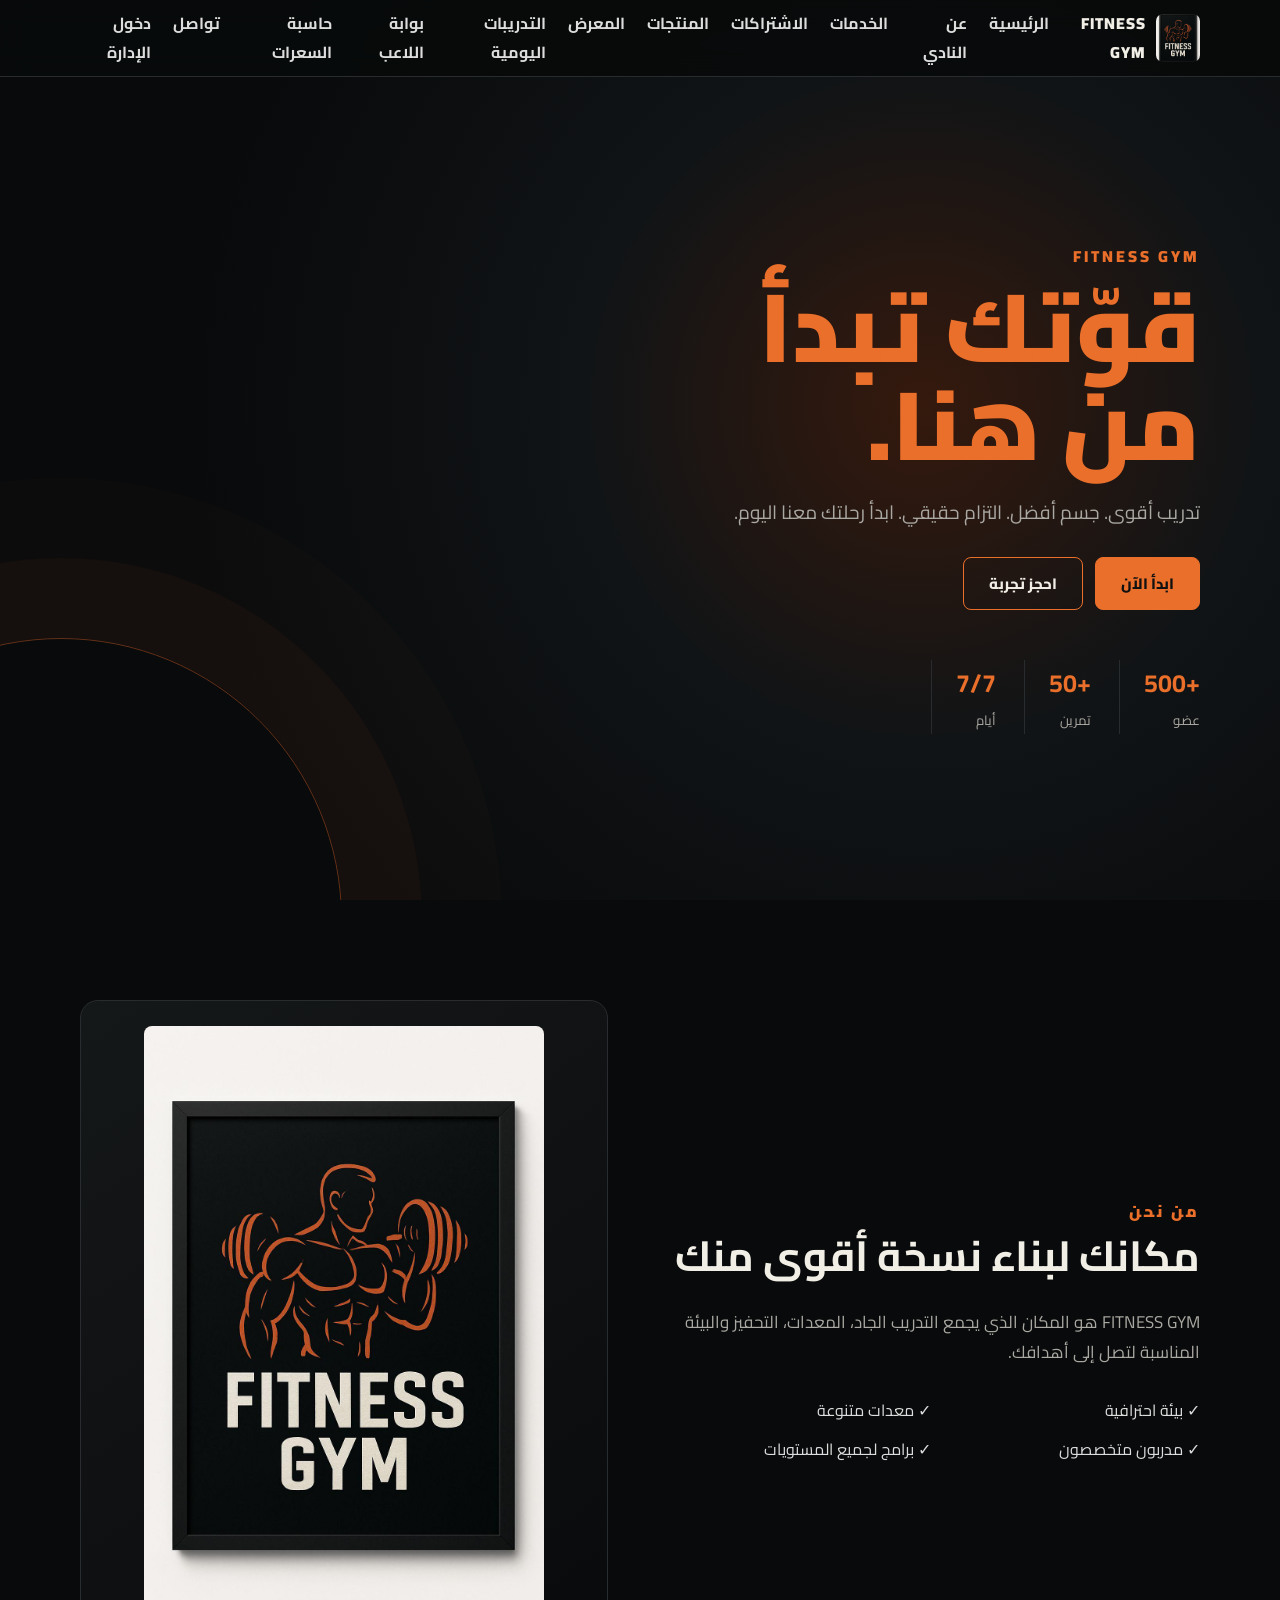
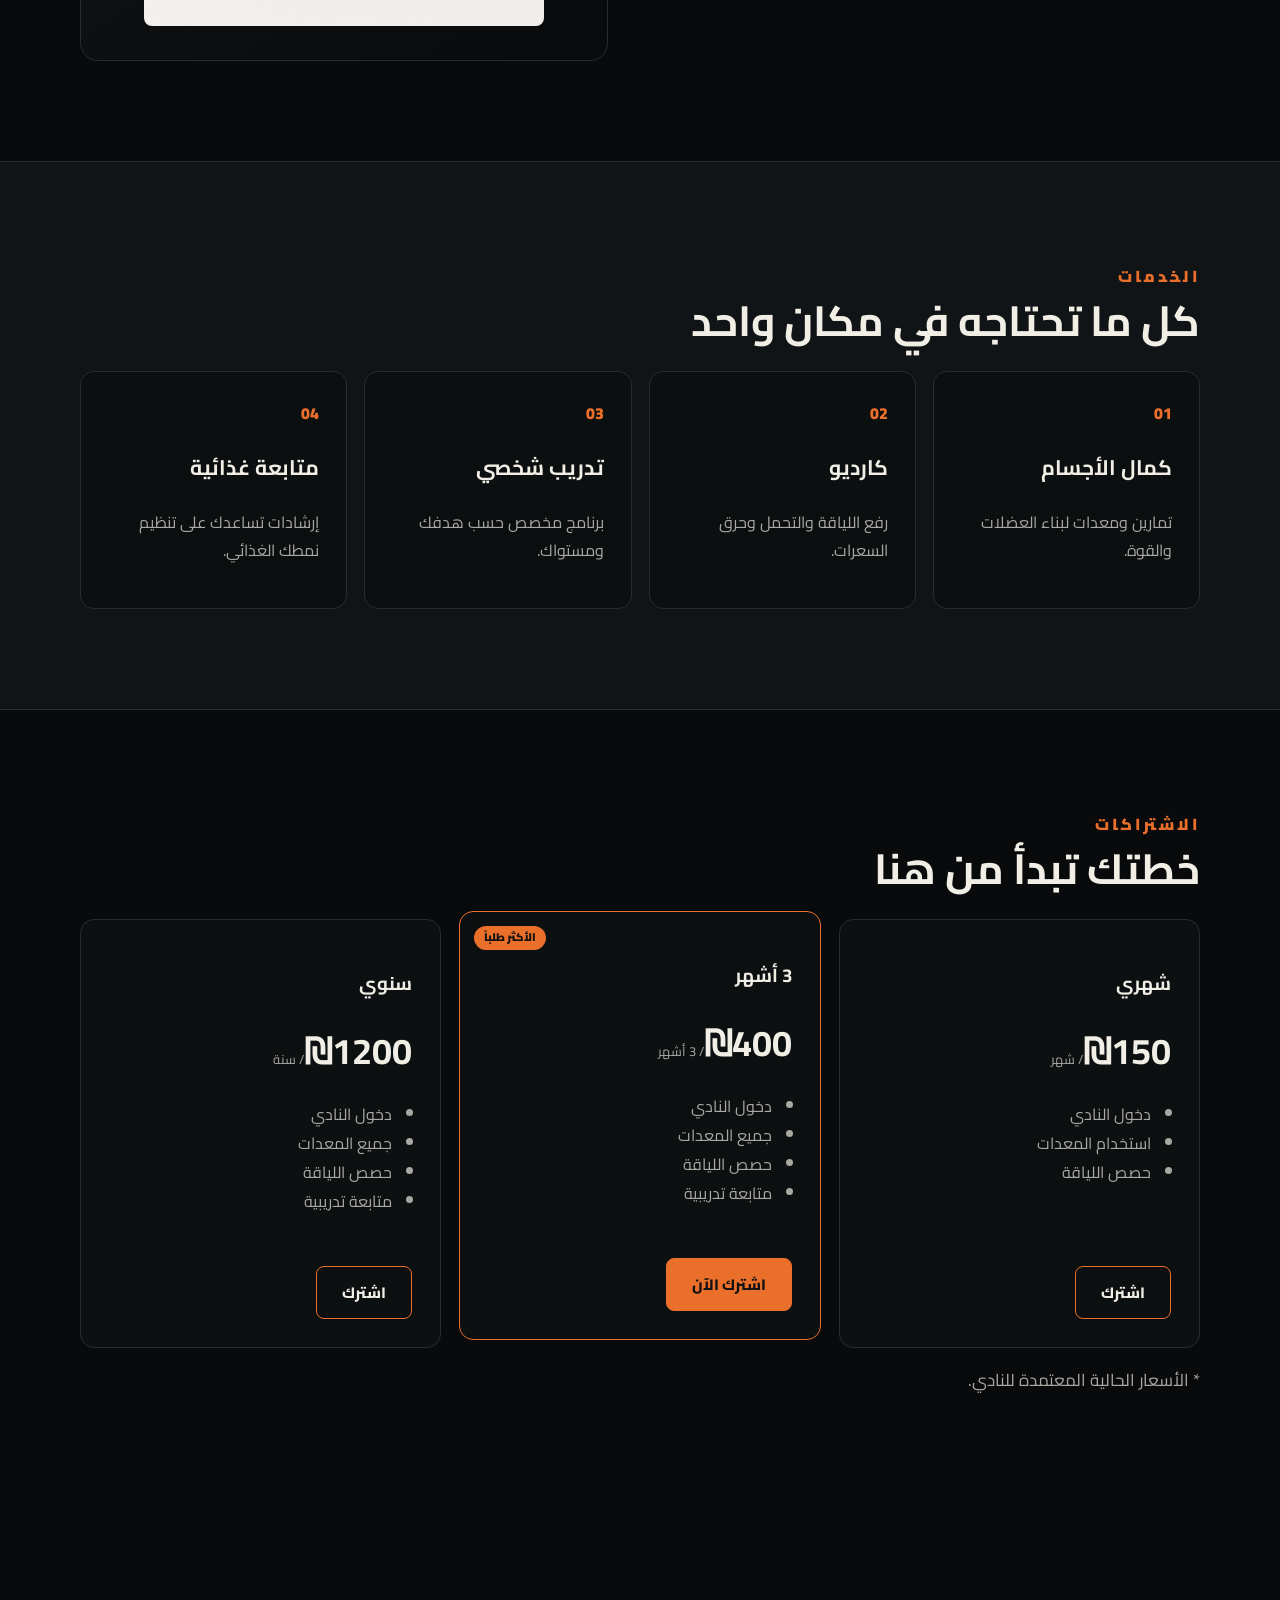
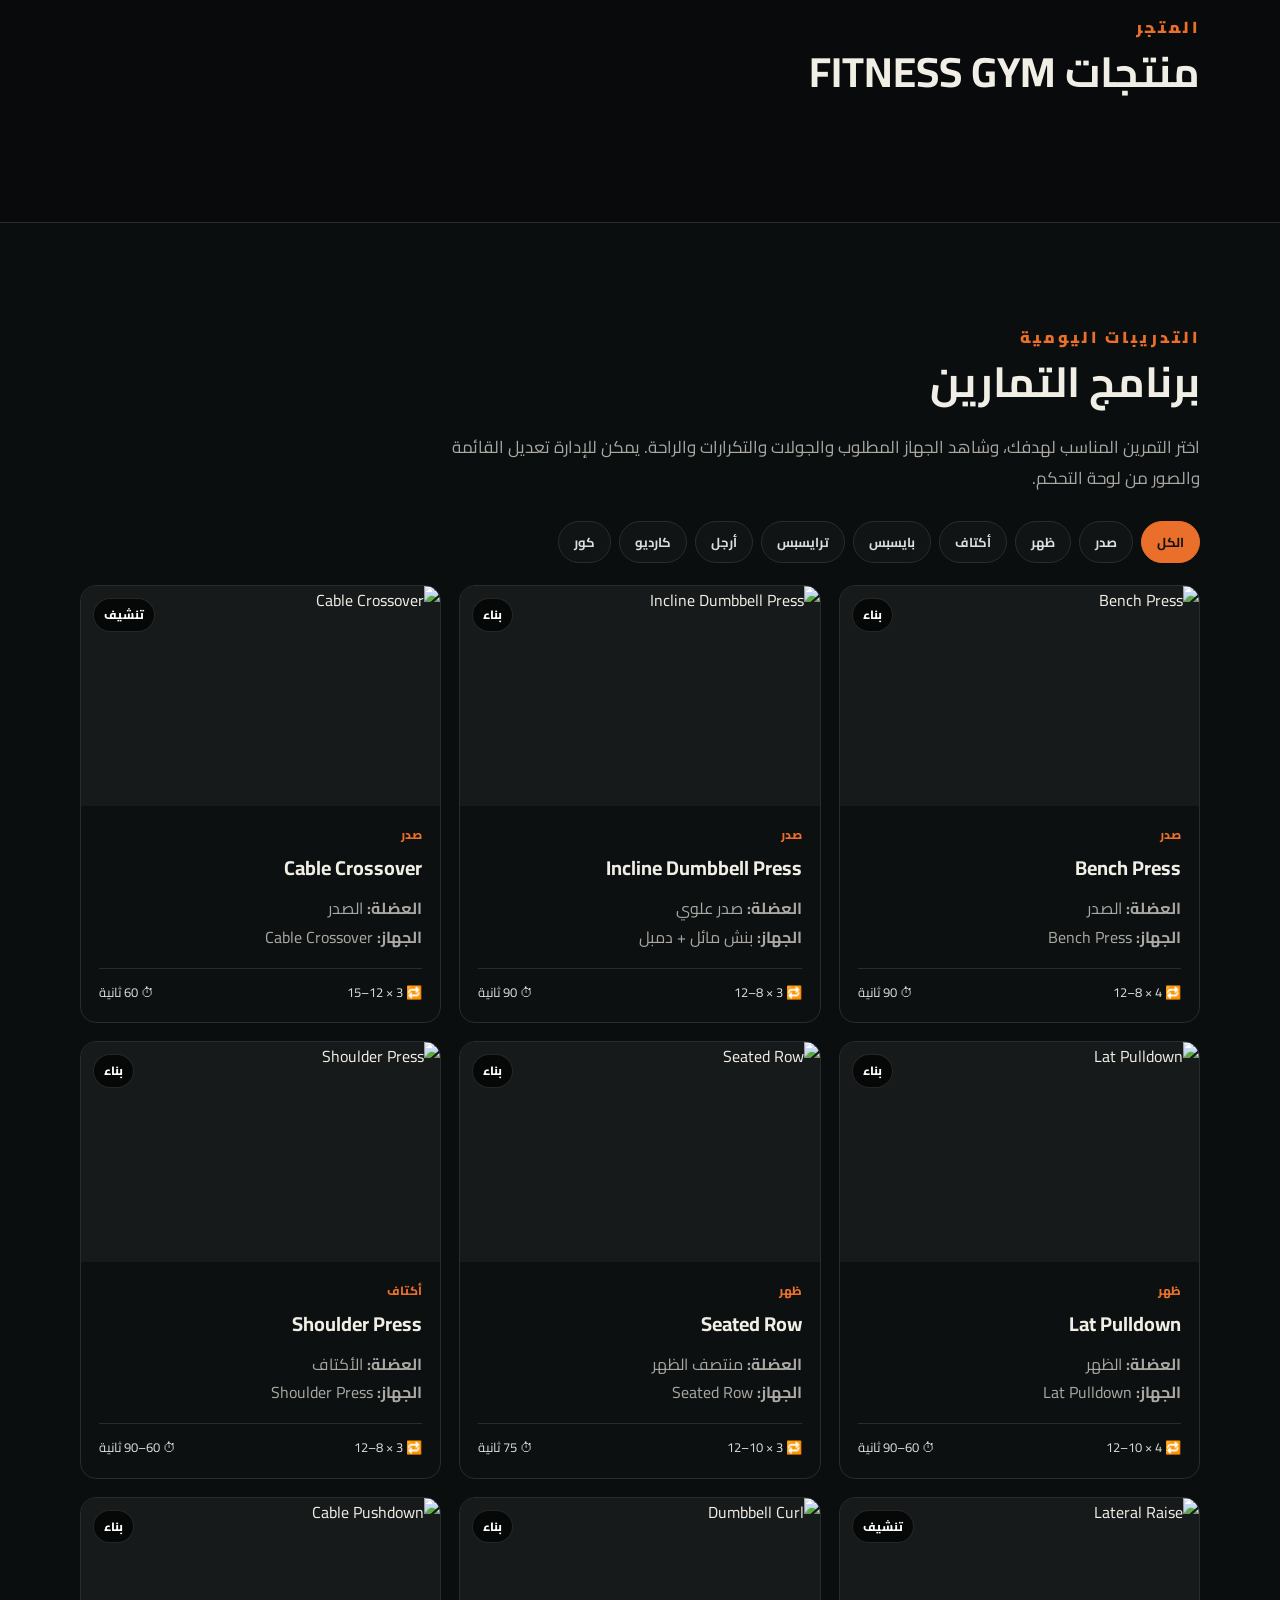
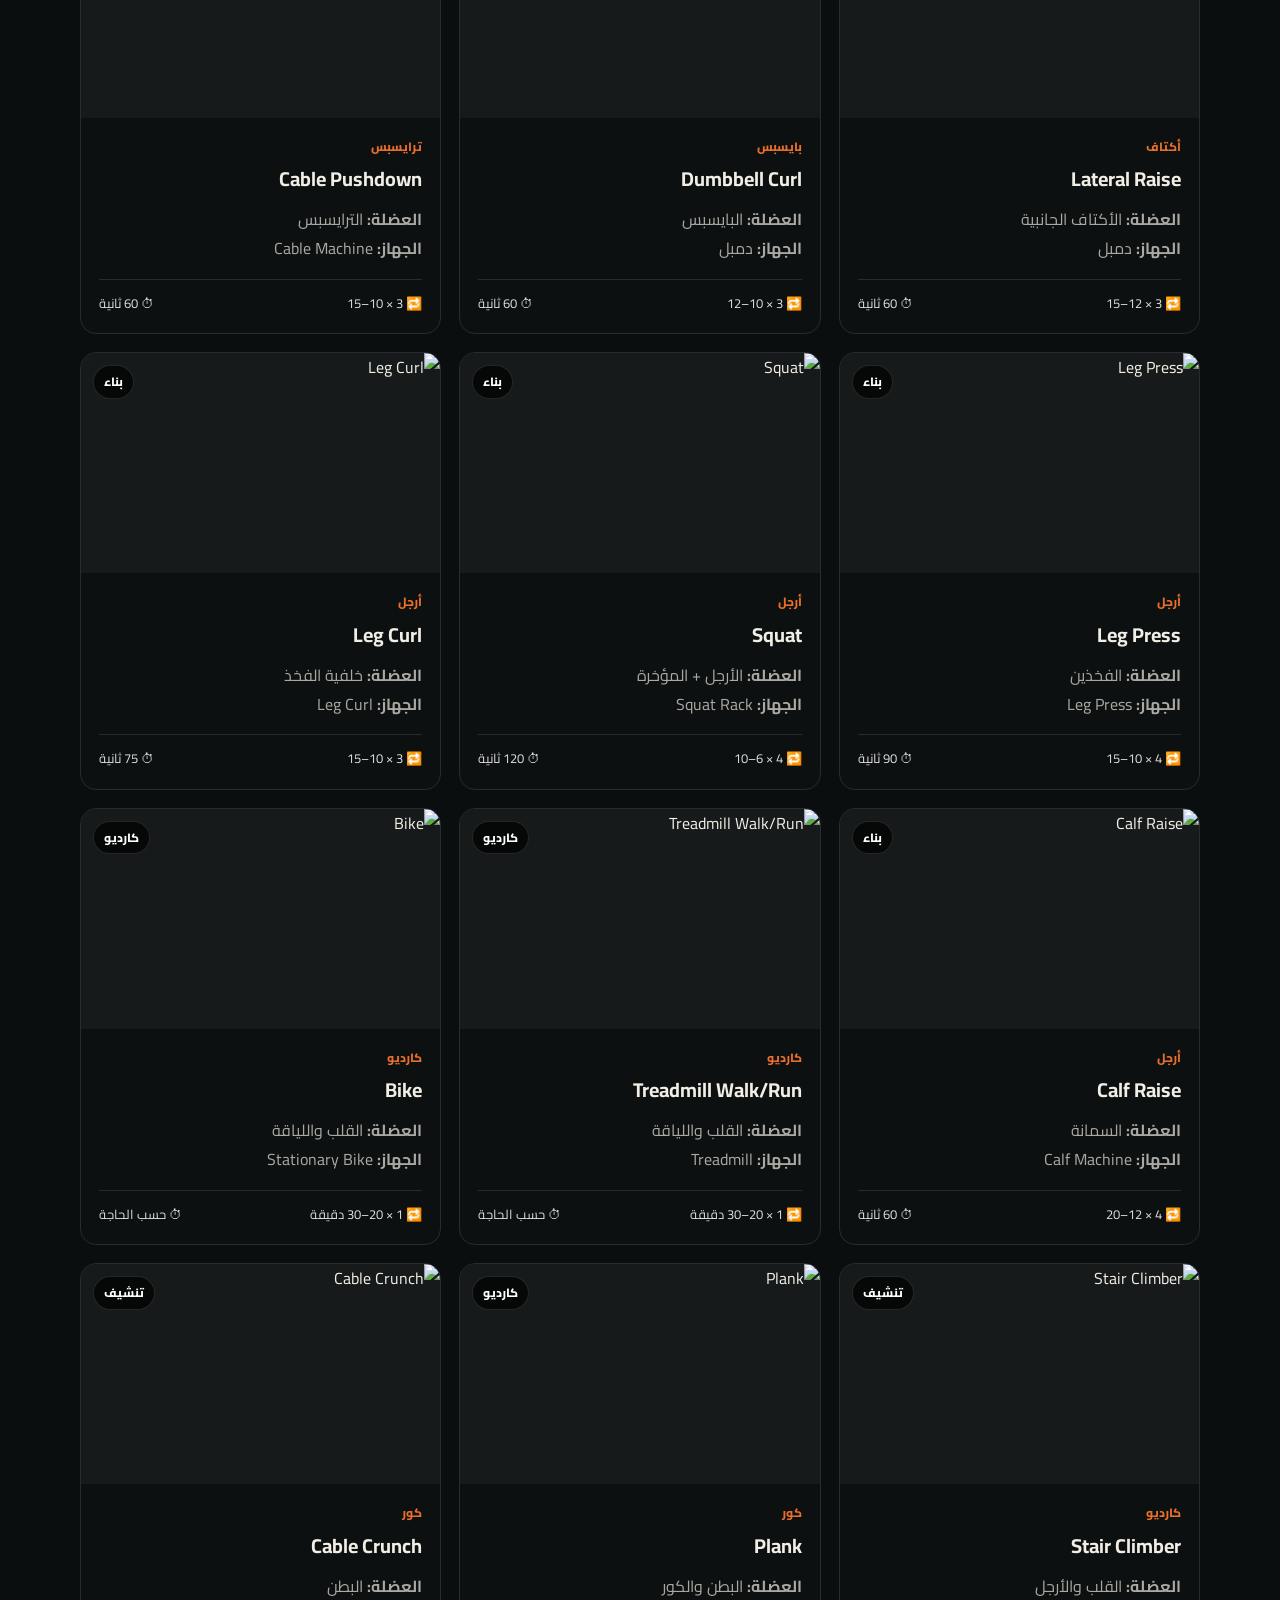
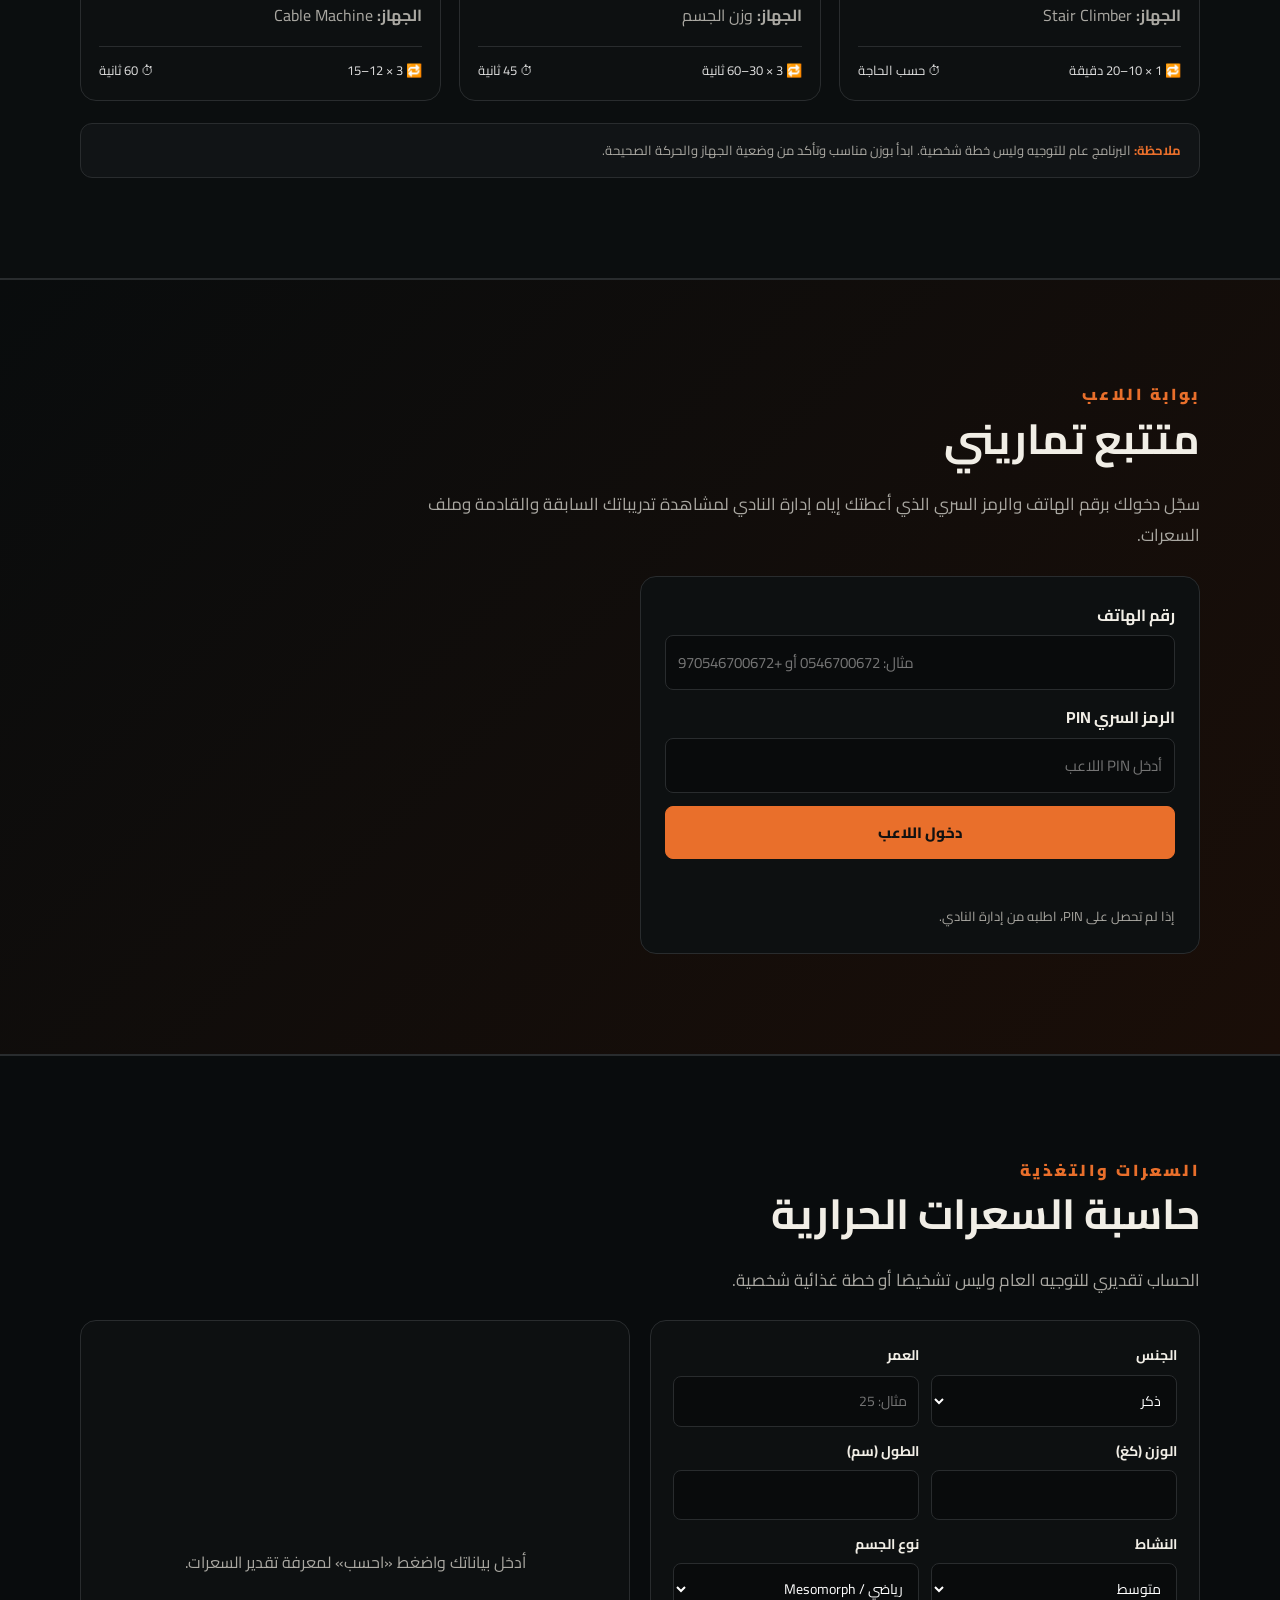
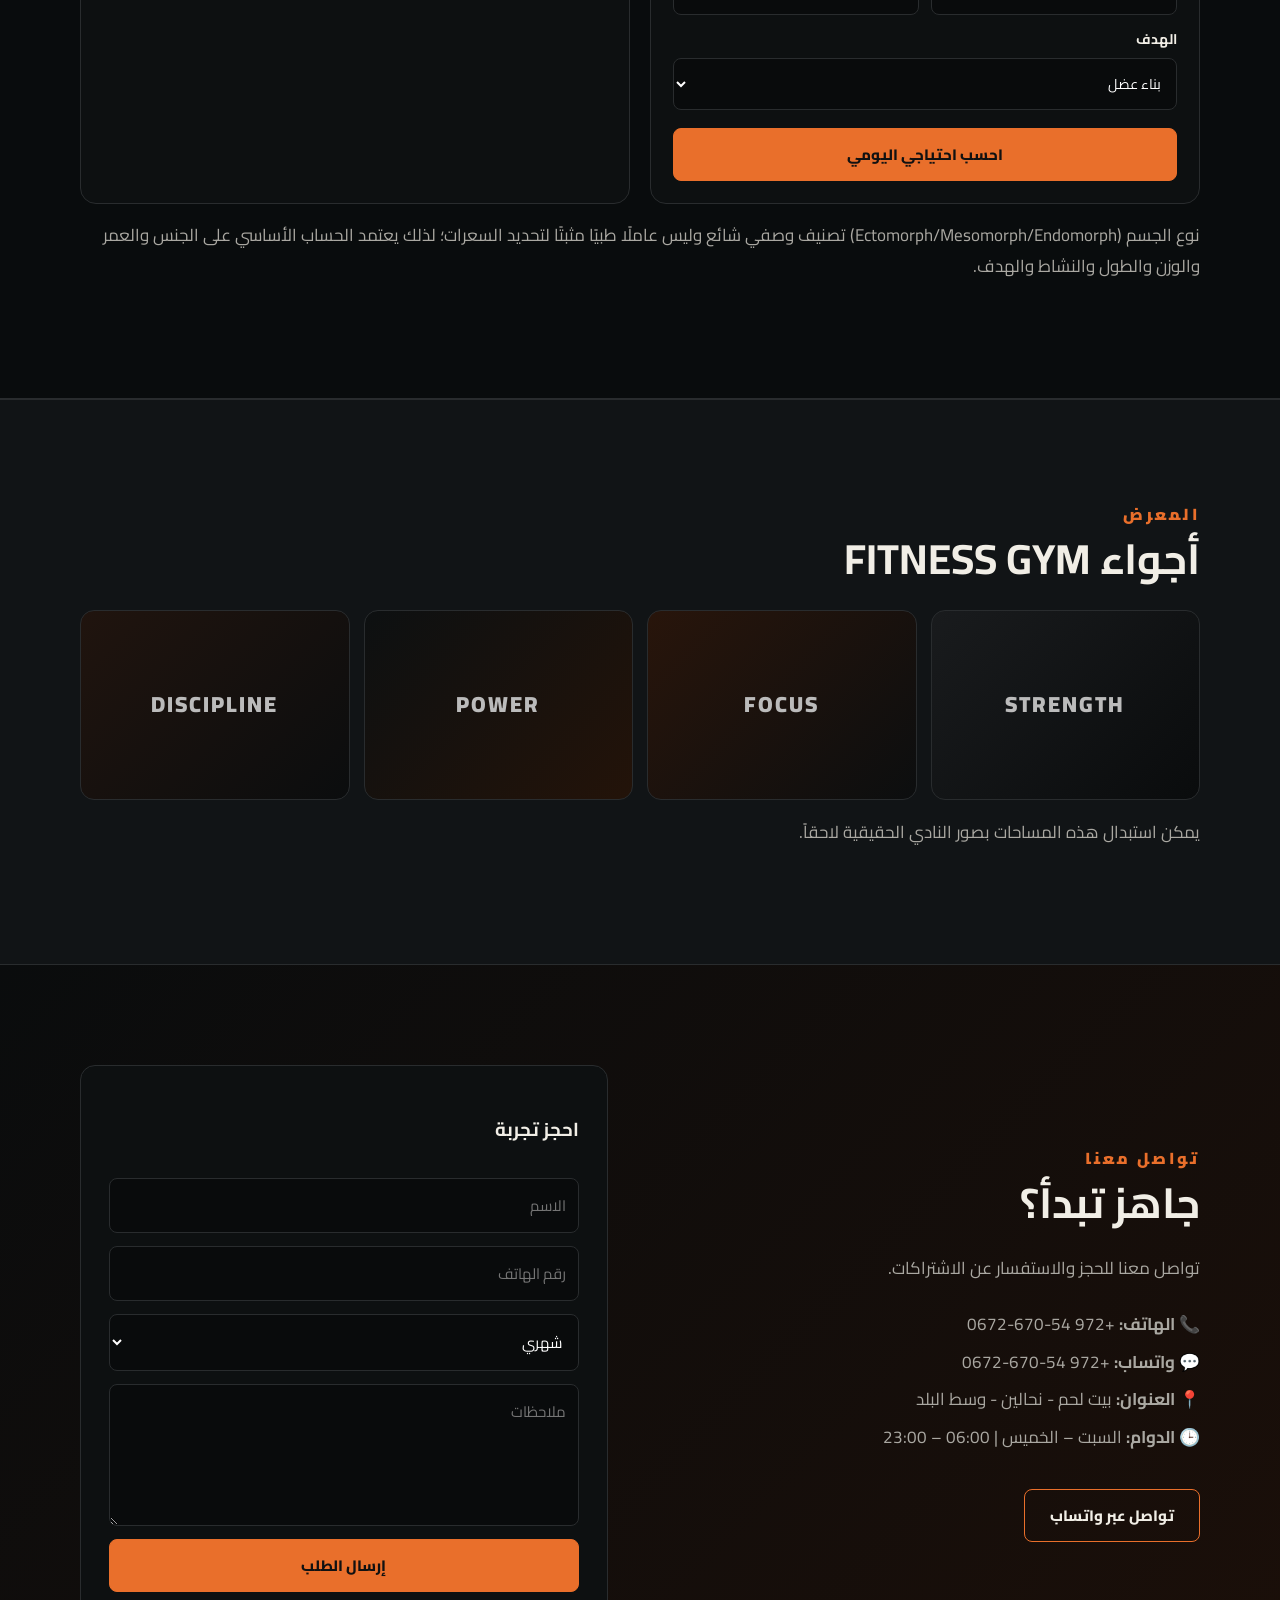
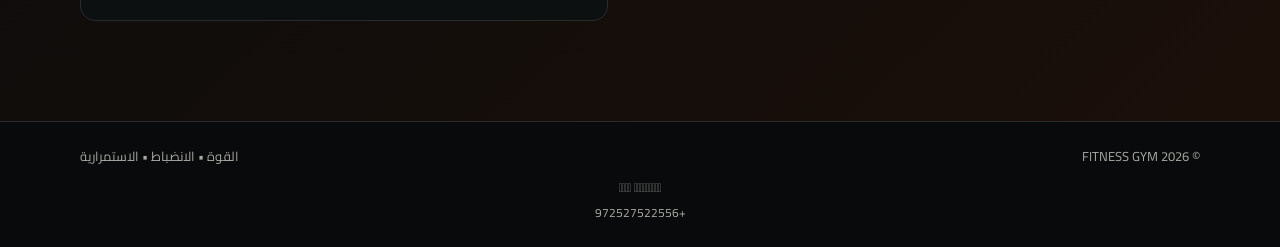
==== index.html @ 5350248a "Update footer with contact details Added contact information and formatted footer." ====
<!doctype html>
<html lang="ar" dir="rtl">
<head>
<meta charset="utf-8"><meta name="viewport" content="width=device-width,initial-scale=1">
<title>FITNESS GYM | ناديك يبدأ من هنا</title>
<link rel="stylesheet" href="style.css">
</head>
<body>
<header><div class="wrap nav">
<a class="brand" href="#home"><img src="logo.jpeg"><span id="brandText">FITNESS GYM</span></a>
<button class="menu">☰</button>
<nav><a href="#home">الرئيسية</a><a href="#about">عن النادي</a><a href="#services">الخدمات</a><a href="#plans">الاشتراكات</a><a href="#products">المنتجات</a><a href="#gallery">المعرض</a><a href="#daily-workouts">التدريبات اليومية</a><a href="#player-portal">بوابة اللاعب</a><a href="#calories">حاسبة السعرات</a><a href="#contact">تواصل</a><a href="admin-login.html">دخول الإدارة</a></nav>
</div></header>

<section id="home" class="hero"><div class="wrap hero-content">
<div class="tag" id="heroTag">FITNESS GYM</div><h1><span id="heroTitle">قوّتك تبدأ</span><br><span id="heroAccent">من هنا.</span></h1>
<p id="heroText">تدريب أقوى. جسم أفضل. التزام حقيقي. ابدأ رحلتك معنا اليوم.</p>
<div class="actions"><a class="btn orange" href="#plans">ابدأ الآن</a><a class="btn outline" href="#contact">احجز تجربة</a></div>
<div class="hero-stats" id="heroStats"></div>
</div></section>

<section id="about" class="section"><div class="wrap grid">
<div><div class="tag" id="aboutTag">من نحن</div><h2 id="aboutTitle">مكانك لبناء نسخة أقوى منك</h2><p id="aboutText">FITNESS GYM هو المكان الذي يجمع التدريب الجاد، المعدات، التحفيز والبيئة المناسبة لتصل إلى أهدافك.</p>
<div class="features" id="features"></div></div>
<div class="logo-box"><img src="logo.jpeg"></div>
</div></section>

<section id="services" class="section dark"><div class="wrap"><div class="tag">الخدمات</div><h2>كل ما تحتاجه في مكان واحد</h2>
<div class="cards" id="servicesList"></div></div></section>

<section id="plans" class="section"><div class="wrap"><div class="tag">الاشتراكات</div><h2>خطتك تبدأ من هنا</h2>
<div class="plans" id="plansList"></div><p class="note">* الأسعار الحالية المعتمدة للنادي.</p></div></section>

<section id="products" class="section"><div class="wrap"><div class="tag">المتجر</div><h2>منتجات FITNESS GYM</h2><div class="cards" id="productsList"></div></div></section>

<section id="daily-workouts" class="section daily-workouts"><div class="wrap">
<div class="tag">التدريبات اليومية</div><h2>برنامج التمارين</h2>
<p class="workout-intro">اختر التمرين المناسب لهدفك، وشاهد الجهاز المطلوب والجولات والتكرارات والراحة. يمكن للإدارة تعديل القائمة والصور من لوحة التحكم.</p>
<div class="workout-filters" id="workoutFilters"></div>
<div class="workout-grid" id="workoutList"></div>
<div class="workout-note"><b>ملاحظة:</b> البرنامج عام للتوجيه وليس خطة شخصية. ابدأ بوزن مناسب وتأكد من وضعية الجهاز والحركة الصحيحة.</div>
</div></section>

<section id="player-portal" class="section player-portal"><div class="wrap">
<div class="tag">بوابة اللاعب</div><h2>متتبع تماريني</h2>
<p class="player-intro">سجّل دخولك برقم الهاتف والرمز السري الذي أعطتك إياه إدارة النادي لمشاهدة تدريباتك السابقة والقادمة وملف السعرات.</p>
<div id="playerLoginBox" class="player-login-card">
<form id="playerLoginForm" class="player-login-form">
<label>رقم الهاتف<input id="playerPhone" type="tel" inputmode="tel" autocomplete="username" required placeholder="مثال: 0546700672 أو +970546700672"></label>
<label>الرمز السري PIN<input id="playerPin" type="password" inputmode="numeric" maxlength="12" autocomplete="current-password" required placeholder="أدخل PIN اللاعب"></label>
<button class="btn orange" type="submit">دخول اللاعب</button>
<p id="playerLoginMsg" class="player-login-msg" aria-live="polite"></p>
</form>
<div class="player-login-help">إذا لم تحصل على PIN، اطلبه من إدارة النادي.</div>
</div>
<div id="playerDashboard" class="player-dashboard" hidden>
<div class="player-head"><div><span class="player-welcome">مرحبًا 👋</span><h3 id="playerName">اللاعب</h3><p id="playerMembership" class="note"></p></div><button id="playerLogout" class="btn outline" type="button">تسجيل الخروج</button></div>
<div class="player-summary" id="playerSummary"></div>
<div class="player-workout-columns">
<div class="player-panel"><h3>📅 تدريباتي القادمة</h3><p class="note">التمارين المجدولة من الإدارة ابتداءً من اليوم.</p><div id="playerUpcoming" class="player-workout-list"></div></div>
<div class="player-panel"><h3>✅ تدريباتي السابقة</h3><p class="note">سجل التمارين التي تم تسجيلها لك.</p><div id="playerHistory" class="player-workout-list"></div></div>
</div>
<div class="player-panel player-nutrition"><h3>🥗 ملف السعرات</h3><div id="playerNutrition"></div></div>
</div>
</div></section>

<section id="calories" class="section calorie-section"><div class="wrap">
<div class="tag">السعرات والتغذية</div><h2 id="calorieTitle">حاسبة السعرات الحرارية</h2>
<p id="calorieNote" class="calorie-intro">الحساب تقديري للتوجيه العام وليس تشخيصًا أو خطة غذائية شخصية.</p>
<div class="calorie-layout">
<form id="calorieForm" class="calorie-form">
<div class="field-grid-public">
<label>الجنس<select id="calSex"><option value="male">ذكر</option><option value="female">أنثى</option></select></label>
<label>العمر<input id="calAge" type="number" min="14" max="100" required placeholder="مثال: 25"></label>
<label>الوزن (كغ)<input id="calWeight" type="number" min="30" max="300" step="0.1" required></label>
<label>الطول (سم)<input id="calHeight" type="number" min="120" max="230" required></label>
<label>النشاط<select id="calActivity"><option value="1.2">قليل جدًا</option><option value="1.375">خفيف</option><option value="1.55" selected>متوسط</option><option value="1.725">عالٍ</option><option value="1.9">عالٍ جدًا</option></select></label>
<label>نوع الجسم<select id="calBody"><option value="ectomorph">نحيف / Ectomorph</option><option value="mesomorph" selected>رياضي / Mesomorph</option><option value="endomorph">ممتلئ / Endomorph</option></select></label>
<label class="full">الهدف<select id="calGoal"><option value="build">بناء عضل</option><option value="cardio">كارديو / لياقة</option><option value="cut">تنشيف / خسارة دهون</option></select></label>
</div><button class="btn orange" type="submit">احسب احتياجي اليومي</button>
</form>
<div id="calorieResult" class="calorie-result"><div class="result-placeholder">أدخل بياناتك واضغط «احسب» لمعرفة تقدير السعرات.</div></div>
</div>
<p class="calorie-disclaimer">نوع الجسم (Ectomorph/Mesomorph/Endomorph) تصنيف وصفي شائع وليس عاملًا طبيًا مثبتًا لتحديد السعرات؛ لذلك يعتمد الحساب الأساسي على الجنس والعمر والوزن والطول والنشاط والهدف.</p>
</div></section>

<section id="gallery" class="section dark"><div class="wrap"><div class="tag">المعرض</div><h2 id="galleryTitle">أجواء FITNESS GYM</h2>
<div class="gallery" id="galleryList"></div>
<p class="note" id="galleryNote">يمكن استبدال هذه المساحات بصور النادي الحقيقية لاحقاً.</p></div></section>

<section id="contact" class="section contact"><div class="wrap grid">
<div><div class="tag" id="contactTag">تواصل معنا</div><h2 id="contactTitle">جاهز تبدأ؟</h2><p id="contactText">تواصل معنا للحجز والاستفسار عن الاشتراكات.</p>
<div class="contact-list"><p>📞 <b>الهاتف:</b> <span id="phone">+972 54-670-0672</span></p><p>💬 <b>واتساب:</b> <span id="whatsapp">+972 54-670-0672</span></p><p>📍 <b>العنوان:</b> <span id="address">بيت لحم - نحالين - وسط البلد</span></p><p>🕒 <b>الدوام:</b> <span id="hours">السبت – الخميس | 06:00 – 23:00</span></p></div>
<a id="whatsappLink" class="btn whatsapp" href="https://wa.me/972546700672" target="_blank">تواصل عبر واتساب</a></div>
<form onsubmit="sendForm(event)"><h3>احجز تجربة</h3><input id="contactName" required placeholder="الاسم"><input id="contactPhone" required placeholder="رقم الهاتف"><select id="plan"><option>شهري</option><option>3 أشهر</option><option>سنوي</option></select><textarea id="message" rows="4" placeholder="ملاحظات"></textarea><button class="btn orange">إرسال الطلب</button></form>
</div></section>



<footer>
<div class="wrap foot"><span>© <span id="year"></span> FITNESS GYM</span><span id="footerText">القوة • الانضباط • الاستمرارية</span></div>
<div style="text-align:center;font-size:12px;opacity:.7;margin-top:8px;">
  <div>𖥔𝐀𝐋𝐈 𝐒𝐇𝐀𝐊𝐀𝐑𝐍𝐀𝐇</div>
  <div style="margin-top:4px;">+972527522556</div>
</div>
</footer>
<!-- Supabase must load before any script that uses window.supabaseClient. -->
<script src="https://cdn.jsdelivr.net/npm/@supabase/supabase-js@2"></script>
<script src="supabase-config.js"></script>
<script src="site-config.js"></script>
<script src="site-public.js"></script>
<script src="script.js"></script>
<script src="player-portal.js?v=12"></script>

<!-- Supabase products + WhatsApp shopping -->
<script>
(function () {
  "use strict";

  const esc = function (value) {
    return String(value ?? "").replace(/[&<>"']/g, function (m) {
      return {"&":"&amp;","<":"&lt;",">":"&gt;",'"':"&quot;","'":"&#039;"}[m];
    });
  };
  const money = value => "₪" + Number(value || 0).toLocaleString("en-US");

  function waNumber(value) {
    let d = String(value || "").replace(/\D/g, "");
    if (d.startsWith("00")) d = d.slice(2);
    if (d.startsWith("0")) d = "970" + d.slice(1);
    return d;
  }

  window.buyProductWhatsApp = function (name, price, stock) {
    if (Number(stock || 0) <= 0) return alert("هذا المنتج غير متوفر حاليًا.");
    const business = window.FITNESS_GYM_WHATSAPP || "972546700672";
    const msg = [
      "مرحبًا FITNESS GYM 👋",
      "أريد شراء المنتج التالي:",
      "",
      "المنتج: " + name,
      "السعر: " + money(price),
      "الكمية: 1",
      "",
      "يرجى تأكيد الطلب وتزويدي بتفاصيل الدفع والاستلام."
    ].join("\\n");
    window.open("https://wa.me/" + waNumber(business) + "?text=" + encodeURIComponent(msg), "_blank");
  };

  async function loadBusinessWhatsApp() {
    try {
      if (typeof loadSiteRemote === "function") {
        const site = await loadSiteRemote();
        window.FITNESS_GYM_WHATSAPP = site.whatsapp || "+972 54-670-0672";
      } else {
        window.FITNESS_GYM_WHATSAPP = document.getElementById("whatsapp")?.textContent || "+972 54-670-0672";
      }
    } catch (_) {
      window.FITNESS_GYM_WHATSAPP = "+972 54-670-0672";
    }
  }

  async function loadStoreProducts() {
    const container = document.getElementById("productsList");
    if (!container || !window.supabaseClient) return;
    container.innerHTML = '<p class="note">جاري تحميل المنتجات...</p>';

    try {
      await loadBusinessWhatsApp();
      const { data, error } = await window.supabaseClient
        .from("products")
        .select("*")
        .eq("active", true)
        .order("name", { ascending: true });
      if (error) throw error;

      if (!data || !data.length) {
        container.innerHTML = '<p class="note">لا توجد منتجات متاحة حاليًا.</p>';
        return;
      }

      container.innerHTML = data.map(function (p) {
        const imageUrl = p.image_url || p.image;
        const image = imageUrl
          ? '<img src="' + esc(imageUrl) + '" alt="' + esc(p.name) + '" loading="lazy" style="width:100%;height:220px;object-fit:cover;border-radius:12px 12px 0 0;">'
          : '<div class="product-placeholder">🏋️</div>';
        const stock = Number(p.stock || 0);
        const buy = stock > 0
          ? '<button class="btn orange product-buy" type="button" onclick="buyProductWhatsApp(\'' + esc(p.name).replace(/'/g, "\\'") + '\',' + Number(p.price || 0) + ',' + stock + ')">🛒 شراء عبر واتساب</button>'
          : '<button class="btn product-buy" type="button" disabled>غير متوفر حاليًا</button>';

        return '<article class="card product-card">' +
          image +
          '<div style="padding:18px;display:flex;flex-direction:column;height:calc(100% - 220px);">' +
            '<h3>' + esc(p.name) + '</h3>' +
            (p.category ? '<small>' + esc(p.category) + '</small>' : '') +
            (p.description ? '<p>' + esc(p.description) + '</p>' : '') +
            '<strong class="product-price">' + money(p.price) + '</strong>' +
            '<small class="product-stock">' + (stock > 0 ? 'متوفر: ' + stock : 'نفد المخزون') + '</small>' +
            buy +
          '</div>' +
        '</article>';
      }).join("");
    } catch (error) {
      console.error("Products loading error:", error);
      container.innerHTML = '<p class="note">تعذر تحميل المنتجات حاليًا.</p>';
    }
  }

  if (document.readyState === "loading") document.addEventListener("DOMContentLoaded", loadStoreProducts);
  else loadStoreProducts();
})();
</script>
</body></html>
---- style.css ----
@import url('https://fonts.googleapis.com/css2?family=Cairo:wght@400;600;700;800;900&display=swap');
:root{--bg:#080a0b;--panel:#111416;--orange:#e96f2b;--cream:#f1eee6;--muted:#aaa8a2;--line:#292c2e}*{box-sizing:border-box}html{scroll-behavior:smooth}body{margin:0;background:var(--bg);color:var(--cream);font-family:Cairo,Arial,sans-serif;line-height:1.8}.wrap{width:min(1120px,92%);margin:auto}header{position:fixed;z-index:20;top:0;left:0;right:0;background:rgba(8,10,11,.9);backdrop-filter:blur(14px);border-bottom:1px solid var(--line)}.nav{height:76px;display:flex;align-items:center;justify-content:space-between}.brand{display:flex;align-items:center;gap:10px;text-decoration:none;color:var(--cream);font-weight:900;letter-spacing:1px}.brand img{width:48px;height:48px;object-fit:cover;border-radius:7px}.brand b,.tag,h1 span{color:var(--orange)}nav{display:flex;gap:22px}nav a{color:#ddd;text-decoration:none;font-weight:700}nav a:hover{color:var(--orange)}.menu{display:none;background:none;border:0;color:#fff;font-size:28px}.hero{min-height:100vh;display:flex;align-items:center;background:radial-gradient(circle at 72% 45%,#35190d 0,#111416 32%,#080a0b 70%);position:relative;overflow:hidden}.hero:before{content:"";position:absolute;width:560px;height:560px;border:1px solid #633018;border-radius:50%;left:-220px;bottom:-300px;box-shadow:0 0 0 80px rgba(233,111,43,.03),0 0 0 160px rgba(233,111,43,.02)}.hero-content{padding-top:76px;position:relative;z-index:1}.hero h1{font-size:clamp(55px,8vw,96px);line-height:1.02;margin:8px 0 20px;font-weight:900}.hero p{font-size:19px;color:var(--muted);max-width:650px}.tag{font-weight:900;letter-spacing:3px}.actions{display:flex;gap:12px;margin-top:28px}.btn{display:inline-block;border-radius:8px;padding:11px 25px;text-decoration:none;font:800 15px Cairo;cursor:pointer}.orange{background:var(--orange);border:1px solid var(--orange);color:#111}.outline{border:1px solid var(--orange);color:var(--cream);background:transparent}.outline:hover{background:var(--orange);color:#111}.whatsapp{border:1px solid var(--orange);color:var(--cream);margin-top:12px}.hero-stats{display:flex;gap:28px;margin-top:50px}.hero-stats div{border-left:1px solid var(--line);padding-left:24px}.hero-stats b{display:block;color:var(--orange);font-size:25px}.hero-stats small{color:var(--muted)}.section{padding:100px 0}.section h2{font-size:42px;line-height:1.2;margin:5px 0 25px}.grid{display:grid;grid-template-columns:1fr 1fr;gap:65px;align-items:center}.section> .wrap>p,.grid p{color:var(--muted);font-size:17px}.features{display:grid;grid-template-columns:1fr 1fr;gap:10px;margin-top:28px;color:#ddd}.logo-box{background:linear-gradient(145deg,#151819,#090a0b);border:1px solid var(--line);border-radius:18px;padding:25px;text-align:center}.logo-box img{width:min(100%,400px);border-radius:8px}.dark{background:var(--panel);border-block:1px solid var(--line)}.cards{display:grid;grid-template-columns:repeat(4,1fr);gap:17px}.cards article{background:#0c0f10;border:1px solid var(--line);border-radius:14px;padding:27px}.cards i{color:var(--orange);font-style:normal;font-weight:900}.cards h3{font-size:21px}.cards p{color:var(--muted)}.plans{display:grid;grid-template-columns:repeat(3,1fr);gap:18px}.plan{position:relative;background:#0d1011;border:1px solid var(--line);border-radius:14px;padding:28px}.plan.hot{border-color:var(--orange);transform:translateY(-8px)}.plan label{position:absolute;top:14px;left:14px;background:var(--orange);color:#111;padding:2px 10px;border-radius:20px;font-size:11px;font-weight:900}.plan strong{font-size:36px;display:inline-block}.plan em{color:var(--muted);font-size:13px;font-style:normal}.plan ul{min-height:150px;padding-right:20px;color:var(--muted)}.note{color:var(--muted);font-size:13px}.gallery{display:grid;grid-template-columns:repeat(4,1fr);gap:14px;margin-top:25px}.gallery div{height:190px;border-radius:14px;border:1px solid var(--line);display:grid;place-items:center;font-size:22px;font-weight:900;letter-spacing:2px;background:linear-gradient(135deg,#191b1d,#0a0c0d);color:#bbb}.gallery .gallery-image{padding:0;overflow:hidden;display:block;position:relative;background:#0a0c0d}.gallery .gallery-image img{width:100%;height:100%;display:block;object-fit:cover;transition:transform .25s ease}.gallery .gallery-image video{width:100%;height:100%;display:block;object-fit:cover}.gallery .gallery-image:hover img{transform:scale(1.04)}.gallery-video{position:relative}.gallery-caption{position:absolute;right:8px;left:8px;bottom:8px;padding:4px 8px;border-radius:7px;background:rgba(0,0,0,.58);font-size:12px;color:#fff;text-align:center}.gallery div:nth-child(2){background:linear-gradient(135deg,#28150b,#0c0e0f)}.gallery div:nth-child(3){background:linear-gradient(135deg,#0d1011,#231309)}.gallery div:nth-child(4){background:linear-gradient(135deg,#20140e,#0b0d0e)}.contact{background:linear-gradient(135deg,#0a0c0d,#1b0f09)}.contact-list{color:var(--muted);margin:25px 0}.contact-list p{margin:7px 0}form{background:#0d1011;border:1px solid var(--line);border-radius:15px;padding:28px;display:grid;gap:13px}input,textarea,select{width:100%;background:#090b0c;color:#fff;border:1px solid var(--line);border-radius:8px;padding:12px;font:15px Cairo}select option{background:#111}textarea{resize:vertical}footer{border-top:1px solid var(--line);padding:23px 0}.foot{display:flex;justify-content:space-between;color:var(--muted);font-size:13px}
@media(max-width:850px){nav{display:none;position:absolute;top:76px;right:4%;left:4%;padding:14px;background:#111416;border:1px solid var(--line);border-radius:12px;flex-direction:column;gap:4px}.nav.open nav{display:flex}.menu{display:block}.grid,.plans{grid-template-columns:1fr}.cards{grid-template-columns:1fr 1fr}.gallery{grid-template-columns:1fr 1fr}.plan.hot{transform:none}.section{padding:75px 0}}@media(max-width:480px){.cards,.gallery,.features{grid-template-columns:1fr}.hero h1{font-size:53px}.actions{flex-direction:column}.btn{text-align:center}.hero-stats{gap:10px}.hero-stats div{padding-left:12px}}

.shop-intro{color:var(--muted);font-size:17px}.products{display:grid;grid-template-columns:repeat(4,1fr);gap:17px;margin-top:28px}.product{background:#0d1011;border:1px solid var(--line);border-radius:14px;padding:24px;display:flex;flex-direction:column}.product:hover{border-color:var(--orange);transform:translateY(-3px);transition:.2s}.product-icon{height:120px;border-radius:12px;background:linear-gradient(135deg,#21130b,#0a0c0d);display:grid;place-items:center;font-size:52px;margin-bottom:18px}.product h3{margin:0 0 7px;font-size:21px}.product p{color:var(--muted);min-height:60px}.product strong{color:var(--orange);margin:12px 0 18px}.product .btn{margin-top:auto;text-align:center}
@media(max-width:850px){.products{grid-template-columns:1fr 1fr}}@media(max-width:480px){.products{grid-template-columns:1fr}}

/* لوحة التحكم */
.dashboard-section{background:#090b0c;border-top:1px solid var(--line)}
.dashboard-head{display:flex;justify-content:space-between;align-items:end;gap:25px;margin-bottom:30px}
.dashboard-stats{display:grid;grid-template-columns:repeat(4,1fr);gap:15px;margin-bottom:25px}
.dash-stat{background:#0d1011;border:1px solid var(--line);border-radius:14px;padding:20px;display:grid;grid-template-columns:auto 1fr;column-gap:12px;align-items:center}
.dash-stat span{grid-row:span 2;font-size:27px}.dash-stat small{color:var(--muted)}.dash-stat b{font-size:25px;color:var(--orange)}
.dashboard-tabs{display:flex;gap:8px;border-bottom:1px solid var(--line);margin-bottom:20px}.dash-tab{border:0;background:transparent;color:#aaa;padding:12px 22px;font:800 15px Cairo;cursor:pointer;border-bottom:2px solid transparent}.dash-tab.active{color:var(--orange);border-color:var(--orange)}
.dash-panel{display:none}.dash-panel.active{display:block}.dash-grid{display:grid;grid-template-columns:300px 1fr;gap:18px;align-items:start}.dash-form{background:#0d1011;border:1px solid var(--line);border-radius:15px;padding:22px;display:grid;gap:11px}.dash-form h3{margin:0 0 5px}.dash-table-wrap{background:#0d1011;border:1px solid var(--line);border-radius:15px;padding:18px;min-width:0}.table-head{display:flex;justify-content:space-between;align-items:center;gap:15px;margin-bottom:14px}.table-head h3{margin:0}.table-head input{max-width:280px}.table-scroll{overflow:auto}table{width:100%;border-collapse:collapse;min-width:760px}th,td{text-align:right;padding:12px 10px;border-bottom:1px solid var(--line);white-space:nowrap}th{color:#aaa;font-size:13px}td{font-size:14px}td small{display:block;color:var(--muted)}.debt-cell{color:#ff8a55;font-weight:800}.empty{text-align:center;color:var(--muted);padding:35px}.mini{border:1px solid var(--orange);background:transparent;color:var(--cream);border-radius:6px;padding:5px 10px;font:700 12px Cairo;cursor:pointer}.mini:hover{background:var(--orange);color:#111}.mini.danger{border-color:#77352a}.mini.danger:hover{background:#9b3e2d;color:#fff}.payment-form{max-width:520px;margin-top:18px}.invoice-form{max-width:520px;margin-bottom:18px}
@media(max-width:850px){.dashboard-stats{grid-template-columns:1fr 1fr}.dash-grid{grid-template-columns:1fr}.dashboard-head{align-items:start;flex-direction:column}.dashboard-head .btn{width:100%}}
@media(max-width:480px){.dashboard-stats{grid-template-columns:1fr}.dashboard-tabs{overflow:auto}.dash-tab{white-space:nowrap}.table-head{align-items:stretch;flex-direction:column}.table-head input{max-width:none}}


.admin-page{min-height:100vh;background:#080a0b;color:var(--cream)}
.admin-page header{position:sticky}
.admin-actions{display:flex;gap:10px;align-items:center}
.admin-actions .btn{padding:8px 16px}
.dashboard-main{padding-top:115px}
.dashboard-head{display:flex;justify-content:space-between;align-items:flex-start;gap:20px;margin-bottom:30px}
.dashboard-head h1{font-size:42px;margin:5px 0 10px}
.login-shell{min-height:100vh;display:grid;place-items:center;padding:25px;background:radial-gradient(circle at 50% 30%,#35190d 0,#111416 35%,#080a0b 72%)}
.login-card{width:min(460px,100%);background:#0d1011;border:1px solid var(--line);border-radius:18px;padding:34px;box-shadow:0 25px 80px rgba(0,0,0,.35);text-align:right}
.login-logo{width:82px;height:82px;object-fit:cover;border-radius:12px;display:block;margin:0 0 20px}
.login-card h1{font-size:34px;margin:5px 0 8px}
.login-card>p{color:var(--muted);margin-bottom:25px}
.admin-form{display:grid;gap:9px;background:transparent;border:0;padding:0}
.admin-form label{font-weight:700;margin-top:5px}
.admin-form input{margin-bottom:5px}
.login-error{min-height:25px;color:#ff8f72;font-size:14px}
.back-link{color:var(--muted);text-align:center;text-decoration:none;margin-top:8px}
.back-link:hover{color:var(--orange)}
.dashboard-stats{display:grid;grid-template-columns:repeat(4,1fr);gap:16px;margin:25px 0}
.dash-stat{background:#0d1011;border:1px solid var(--line);border-radius:14px;padding:20px;display:grid;grid-template-columns:auto 1fr;column-gap:12px;align-items:center}
.dash-stat span{grid-row:span 2;font-size:27px}.dash-stat small{color:var(--muted)}.dash-stat b{font-size:25px;color:var(--orange)}
.dashboard-tabs{display:flex;gap:10px;margin:20px 0}
.dash-tab{background:#0d1011;color:#ddd;border:1px solid var(--line);padding:11px 22px;border-radius:9px;font:800 15px Cairo;cursor:pointer}
.dash-tab.active{background:var(--orange);color:#111;border-color:var(--orange)}
.dash-panel{display:none}.dash-panel.active{display:block}
.dash-grid{display:grid;grid-template-columns:320px 1fr;gap:18px}
.dash-form,.dash-table-wrap{background:#0d1011;border:1px solid var(--line);border-radius:15px;padding:22px}
.dash-form{display:grid;gap:12px;align-content:start}
.table-head{display:flex;justify-content:space-between;align-items:center;gap:15px;margin-bottom:12px}
.table-head h3{margin:0}
.table-head input{max-width:280px}
.table-scroll{overflow:auto}
table{width:100%;border-collapse:collapse;min-width:720px}
th,td{padding:12px;border-bottom:1px solid var(--line);text-align:right;vertical-align:middle}
th{color:var(--muted);font-size:13px}
td small{display:block;color:var(--muted)}
.debt-cell{color:#ff9a78;font-weight:800}
.mini{border:1px solid var(--orange);background:transparent;color:var(--cream);border-radius:7px;padding:5px 10px;cursor:pointer;font-family:Cairo}
.mini.danger{border-color:#8c3d2b;color:#ff9a78}
.empty{color:var(--muted);text-align:center;padding:30px}
.payment-form{margin-top:18px;max-width:420px}
.invoice-form{max-width:520px;margin-bottom:18px}
.shop-intro{color:var(--muted);font-size:17px}
@media(max-width:850px){
  .dashboard-stats{grid-template-columns:1fr 1fr}
  .dash-grid{grid-template-columns:1fr}
  .dashboard-head{flex-direction:column}
  .admin-actions .btn{padding:7px 10px;font-size:13px}
}
@media(max-width:480px){
  .dashboard-stats{grid-template-columns:1fr}
  .dashboard-tabs{overflow:auto}
  .login-card{padding:25px}
  .login-card h1{font-size:28px}
  .admin-actions .btn:first-child{display:none}
}

.product-card{padding:0!important;overflow:hidden;display:flex;flex-direction:column}.product-card>div{flex:1}.product-placeholder{height:220px;border-radius:12px 12px 0 0;background:linear-gradient(135deg,#21130b,#0a0c0d);display:grid;place-items:center;font-size:64px}.product-price{display:block;color:var(--orange);font-size:24px;margin:10px 0 2px}.product-stock{color:var(--muted);margin-bottom:14px}.product-buy{width:100%;margin-top:auto}.product-buy:disabled{opacity:.55;cursor:not-allowed;background:#333;border-color:#444;color:#aaa}.mini{margin:2px}

/* التدريبات اليومية */
.daily-workouts{background:#0b0e0f;border-top:1px solid var(--line);border-bottom:1px solid var(--line)}
.workout-intro{max-width:760px;color:var(--muted);font-size:17px;margin:0 0 28px}
.workout-grid{display:grid;grid-template-columns:repeat(3,1fr);gap:18px}
.workout-card{background:#0d1011;border:1px solid var(--line);border-radius:16px;overflow:hidden;transition:.2s;display:flex;flex-direction:column}
.workout-card:hover{border-color:var(--orange);transform:translateY(-3px)}
.workout-card>img{width:100%;height:220px;object-fit:cover;display:block;background:#171a1b}
.workout-body{padding:18px;display:flex;flex-direction:column;flex:1}
.workout-day{display:inline-block;color:var(--orange);font-size:12px;font-weight:800;margin-bottom:4px}
.workout-body h3{margin:0 0 8px;font-size:20px}
.workout-body p{color:var(--muted);margin:0 0 16px}
.workout-meta{display:flex;justify-content:space-between;gap:10px;border-top:1px solid var(--line);padding-top:12px;color:#ddd;font-size:13px;margin-top:auto}
.workout-note{margin-top:22px;padding:15px 18px;background:#111416;border:1px solid var(--line);border-radius:12px;color:var(--muted);font-size:13px}
.workout-note b{color:var(--orange)}
@media(max-width:950px){.workout-grid{grid-template-columns:1fr 1fr}}
@media(max-width:600px){.workout-grid{grid-template-columns:1fr}.workout-card>img{height:230px}}

/* التمارين القابلة للإدارة */
.workout-filters{display:flex;gap:8px;flex-wrap:wrap;margin:0 0 22px}
.workout-filter{border:1px solid var(--line);background:#101415;color:#ddd;border-radius:999px;padding:8px 15px;font:700 13px Cairo;cursor:pointer}
.workout-filter.active,.workout-filter:hover{background:var(--orange);border-color:var(--orange);color:#111}
.workout-media{position:relative}
.workout-media>img,.workout-placeholder{width:100%;height:220px;object-fit:cover;display:block;background:#171a1b}
.workout-placeholder{display:grid;place-items:center;font-size:58px}
.workout-goal{position:absolute;top:12px;left:12px;background:rgba(0,0,0,.72);color:#fff;border:1px solid rgba(255,255,255,.12);border-radius:999px;padding:5px 10px;font-size:12px;font-weight:800}
.workout-admin-preview{width:180px;height:120px;object-fit:cover;border-radius:10px;border:1px solid var(--line);margin-top:8px}

/* حاسبة السعرات */
.calorie-section{background:#090c0d;border-top:1px solid var(--line);border-bottom:1px solid var(--line)}
.calorie-intro{color:var(--muted);max-width:800px}
.calorie-layout{display:grid;grid-template-columns:minmax(0,1fr) minmax(0,1fr);gap:20px;align-items:stretch;margin-top:25px}
.calorie-form,.calorie-result{background:#0d1011;border:1px solid var(--line);border-radius:16px;padding:22px}
.calorie-form{display:grid;gap:18px}
.field-grid-public{display:grid;grid-template-columns:1fr 1fr;gap:12px}
.field-grid-public label{display:grid;gap:6px;font-weight:700;font-size:14px}
.field-grid-public label.full{grid-column:1/-1}
.field-grid-public input,.field-grid-public select{width:100%;background:#090b0c;color:#fff;border:1px solid var(--line);border-radius:8px;padding:11px;font:14px Cairo}
.result-placeholder{height:100%;display:grid;place-items:center;text-align:center;color:var(--muted);min-height:260px}
.result-main{display:grid;gap:5px;text-align:center;padding:10px 0 20px;border-bottom:1px solid var(--line)}
.result-main span{color:var(--muted)}
.result-main strong{font-size:38px;color:var(--orange)}
.result-main small{color:var(--muted)}
.result-grid{display:grid;grid-template-columns:1fr 1fr;gap:12px;margin-top:18px}
.result-grid div{background:#101415;border:1px solid var(--line);border-radius:10px;padding:12px;display:grid;gap:4px}
.result-grid b{font-size:16px}.result-grid small{color:var(--muted)}
.result-tip,.calorie-disclaimer{color:var(--muted);font-size:13px;line-height:1.8}.calorie-disclaimer{margin-top:16px}
@media(max-width:850px){.calorie-layout{grid-template-columns:1fr}}
@media(max-width:520px){.field-grid-public{grid-template-columns:1fr}.field-grid-public label.full{grid-column:auto}.result-main strong{font-size:30px}}


/* بوابة اللاعب */
.player-portal{background:linear-gradient(135deg,#090c0d,#1a0e08);border-top:1px solid var(--line);border-bottom:1px solid var(--line)}
.player-intro{color:var(--muted);max-width:820px;font-size:17px}
.player-login-card,.player-dashboard,.player-panel{background:#0d1011;border:1px solid var(--line);border-radius:16px}
.player-login-card{max-width:560px;padding:24px;margin-top:25px}
.player-login-form{background:transparent;border:0;padding:0;display:grid;gap:13px}
.player-login-form label{display:grid;gap:6px;font-weight:700}
.player-login-msg{min-height:25px;color:#ff9a78;margin:0;font-size:14px}
.player-login-help{color:var(--muted);font-size:13px;margin-top:8px}
.player-dashboard{padding:22px;margin-top:25px}
.player-head{display:flex;justify-content:space-between;align-items:center;gap:20px;border-bottom:1px solid var(--line);padding-bottom:18px}
.player-head h3{font-size:28px;margin:0 0 3px}.player-welcome{color:var(--orange);font-weight:800}
.player-summary{display:grid;grid-template-columns:repeat(3,1fr);gap:12px;margin:18px 0}
.player-summary>div,.player-nutrition-grid>div{background:#101415;border:1px solid var(--line);border-radius:12px;padding:14px;text-align:center}
.player-summary b{display:block;color:var(--orange);font-size:22px}.player-summary small,.player-nutrition-grid small{display:block;color:var(--muted)}
.player-workout-columns{display:grid;grid-template-columns:1fr 1fr;gap:18px}
.player-panel{padding:18px}.player-panel h3{margin:0 0 4px}.player-workout-list{display:grid;gap:10px;margin-top:14px}
.player-workout-card{background:#101415;border:1px solid var(--line);border-radius:12px;padding:14px}.player-workout-top{display:flex;justify-content:space-between;gap:10px;align-items:center}.player-workout-date{color:var(--muted);font-size:13px;margin:7px 0}.player-workout-meta{display:flex;flex-wrap:wrap;gap:8px;font-size:12px;color:#ddd}.player-workout-meta span{border:1px solid var(--line);border-radius:999px;padding:4px 8px}.player-workout-notes{color:var(--muted);font-size:13px;margin:9px 0 0}.player-status{font-size:11px;border-radius:999px;padding:3px 8px;font-weight:800}.player-status.upcoming{background:#3b210f;color:#ff9a78}.player-status.done{background:#15241c;color:#8bd7a8}.player-empty{padding:22px;text-align:center;color:var(--muted);border:1px dashed var(--line);border-radius:10px}.player-nutrition{margin-top:18px}.player-nutrition-grid{display:grid;grid-template-columns:repeat(6,1fr);gap:10px;margin-top:14px}.player-nutrition-grid b{display:block;color:var(--orange);font-size:18px}
@media(max-width:850px){.player-workout-columns{grid-template-columns:1fr}.player-nutrition-grid{grid-template-columns:repeat(3,1fr)}}
@media(max-width:520px){.player-head{align-items:stretch;flex-direction:column}.player-head .btn{width:100%}.player-summary{grid-template-columns:1fr}.player-nutrition-grid{grid-template-columns:1fr 1fr}}
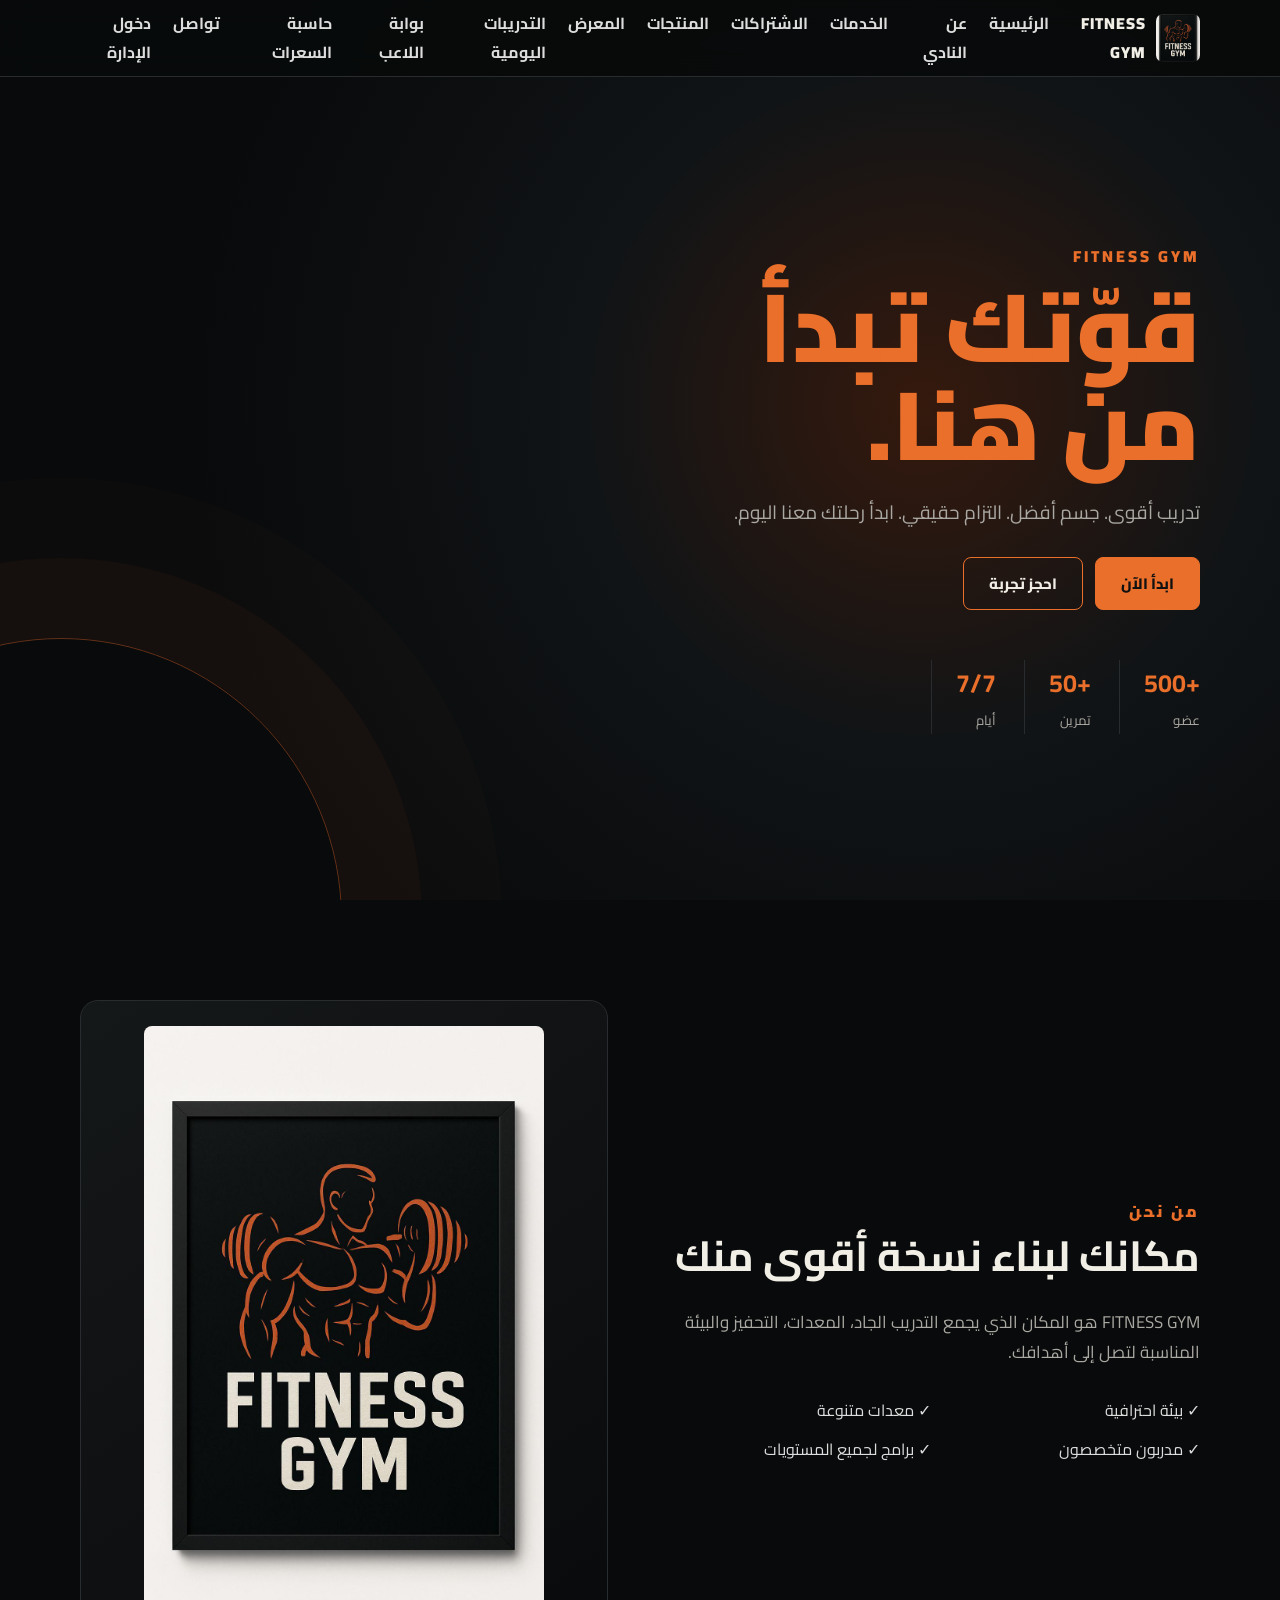
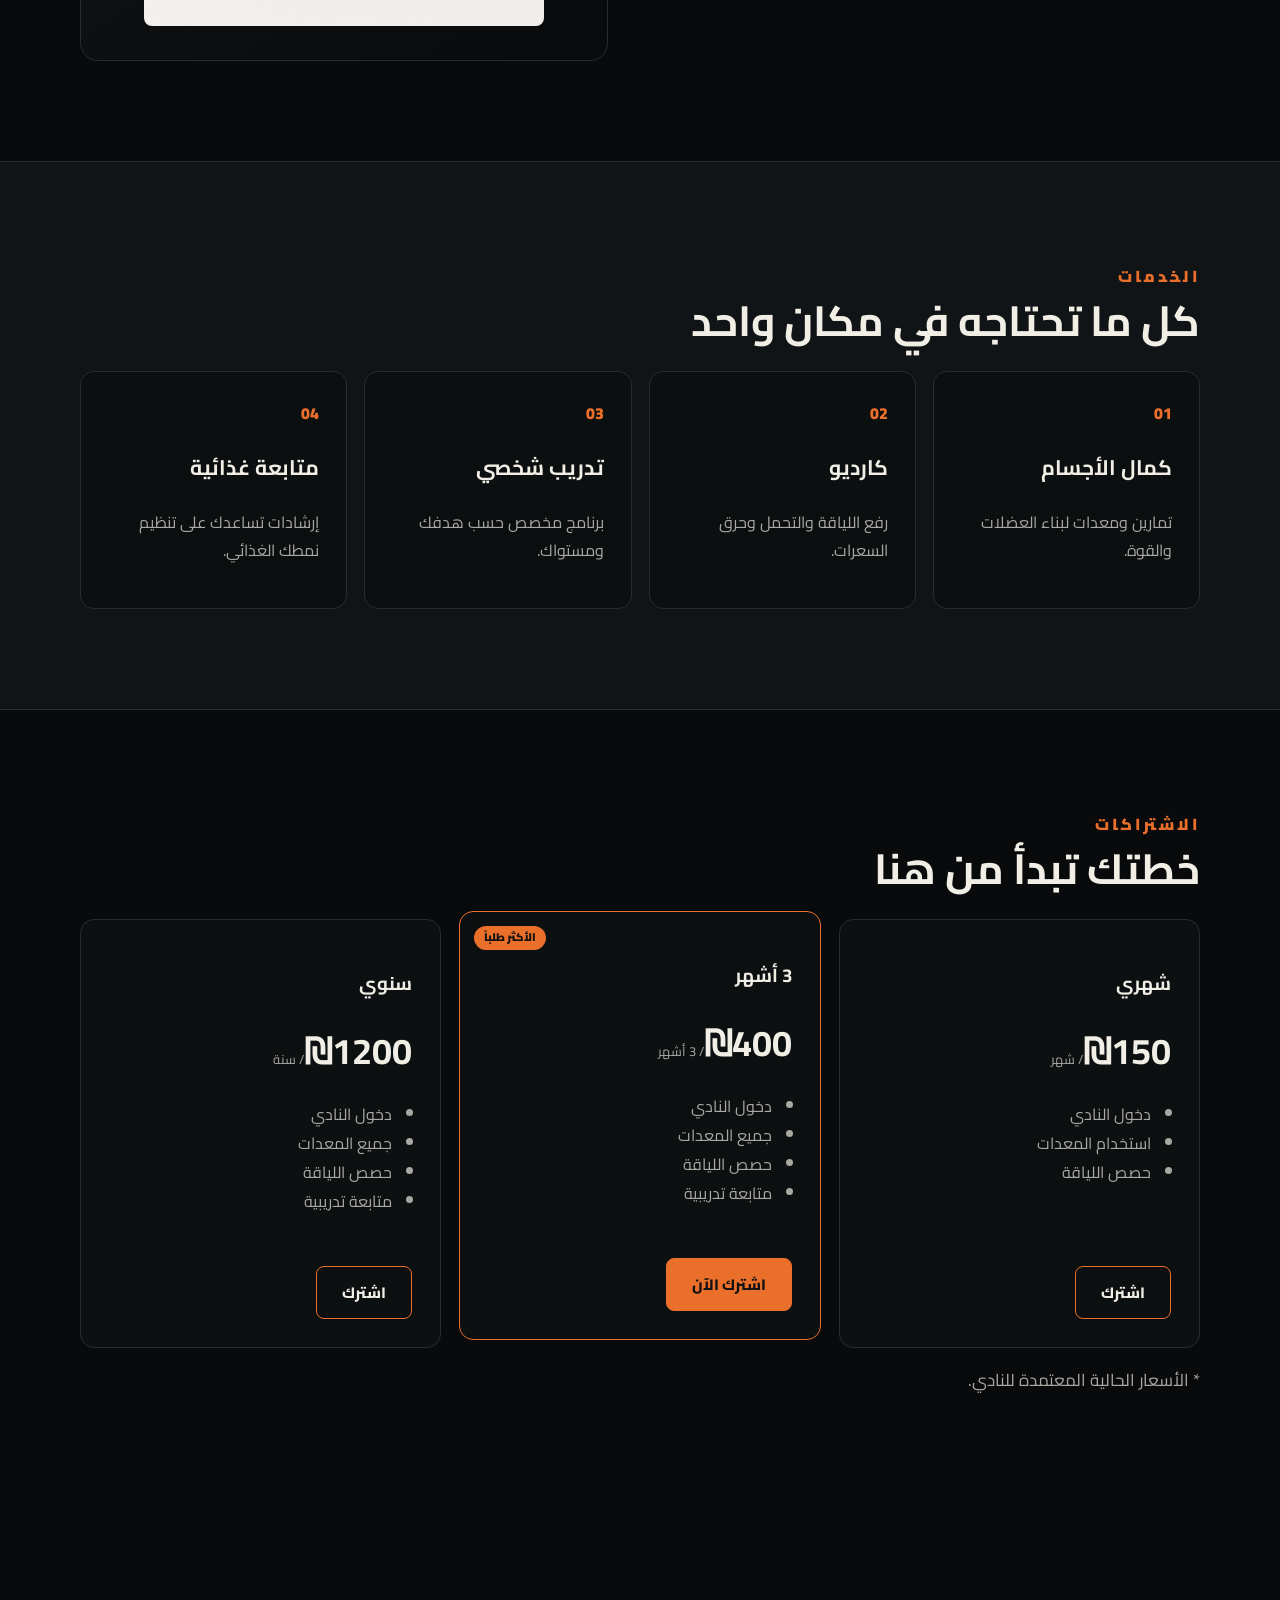
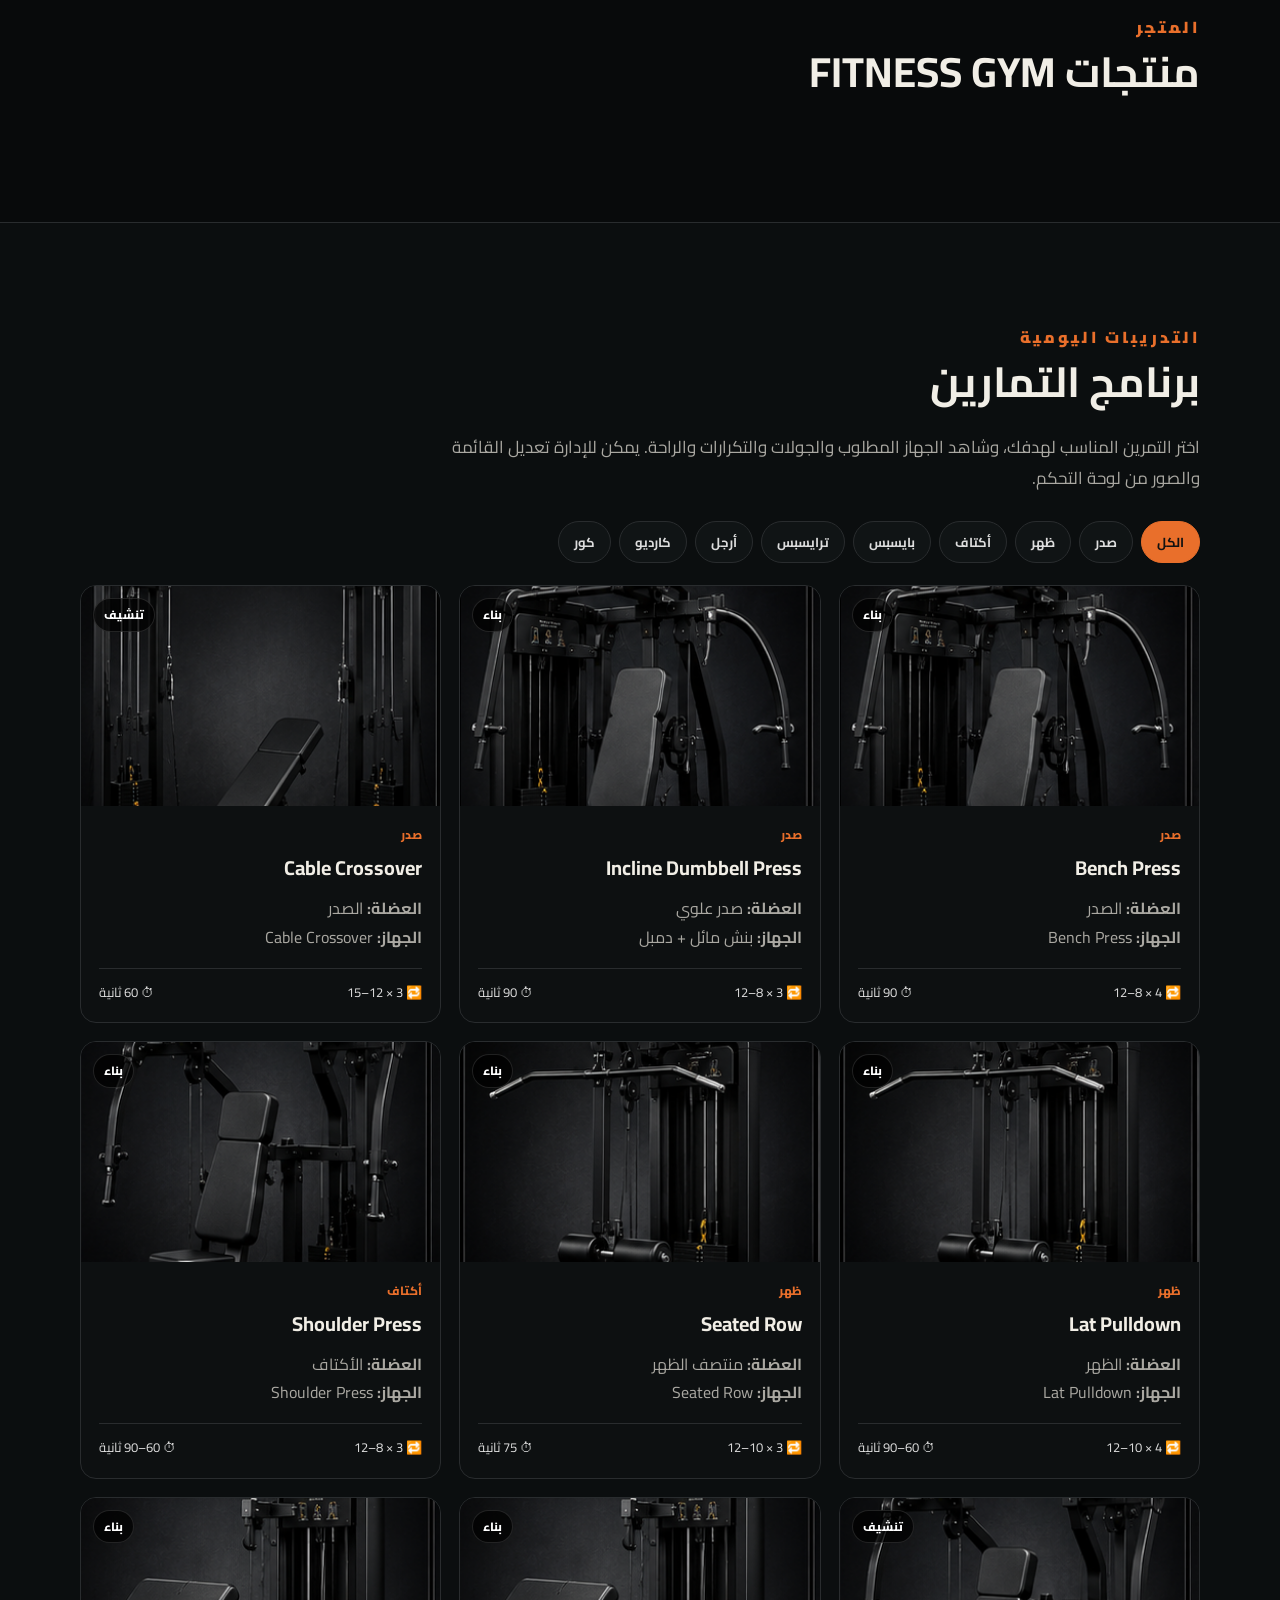
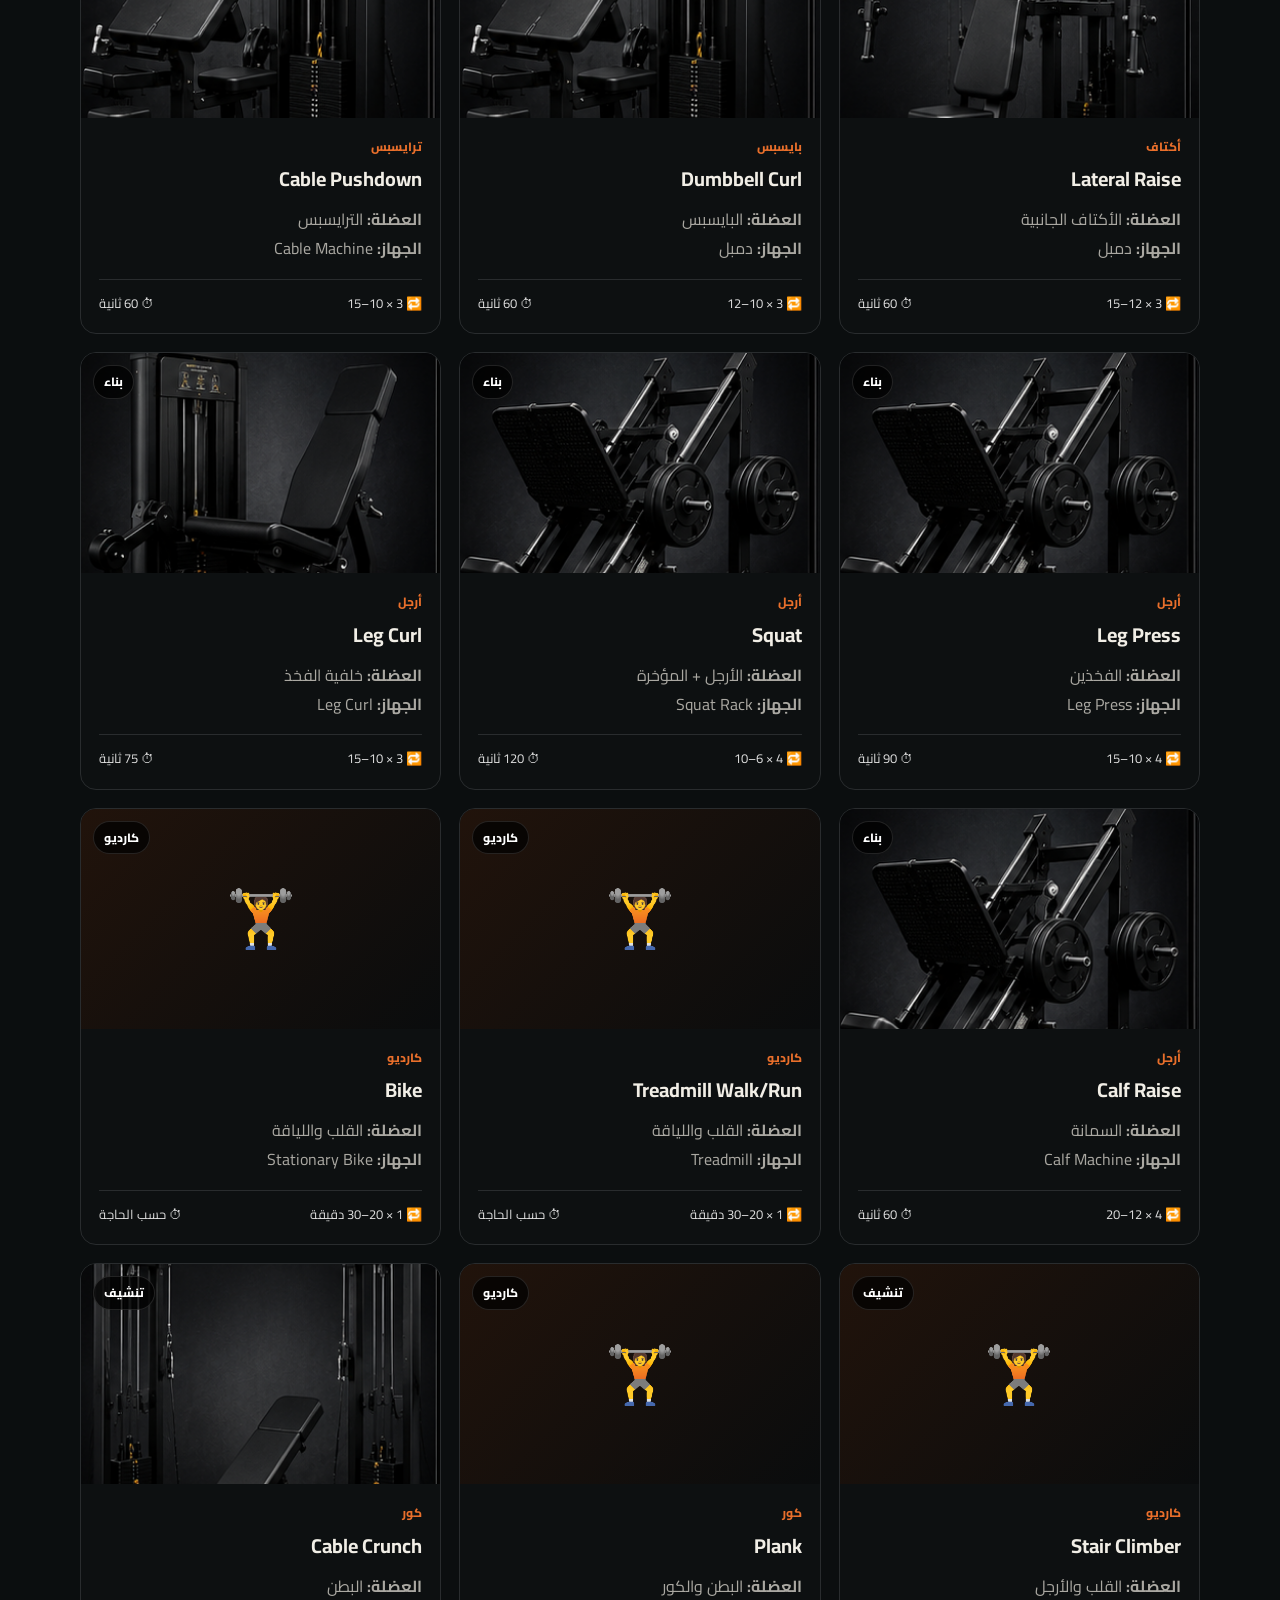
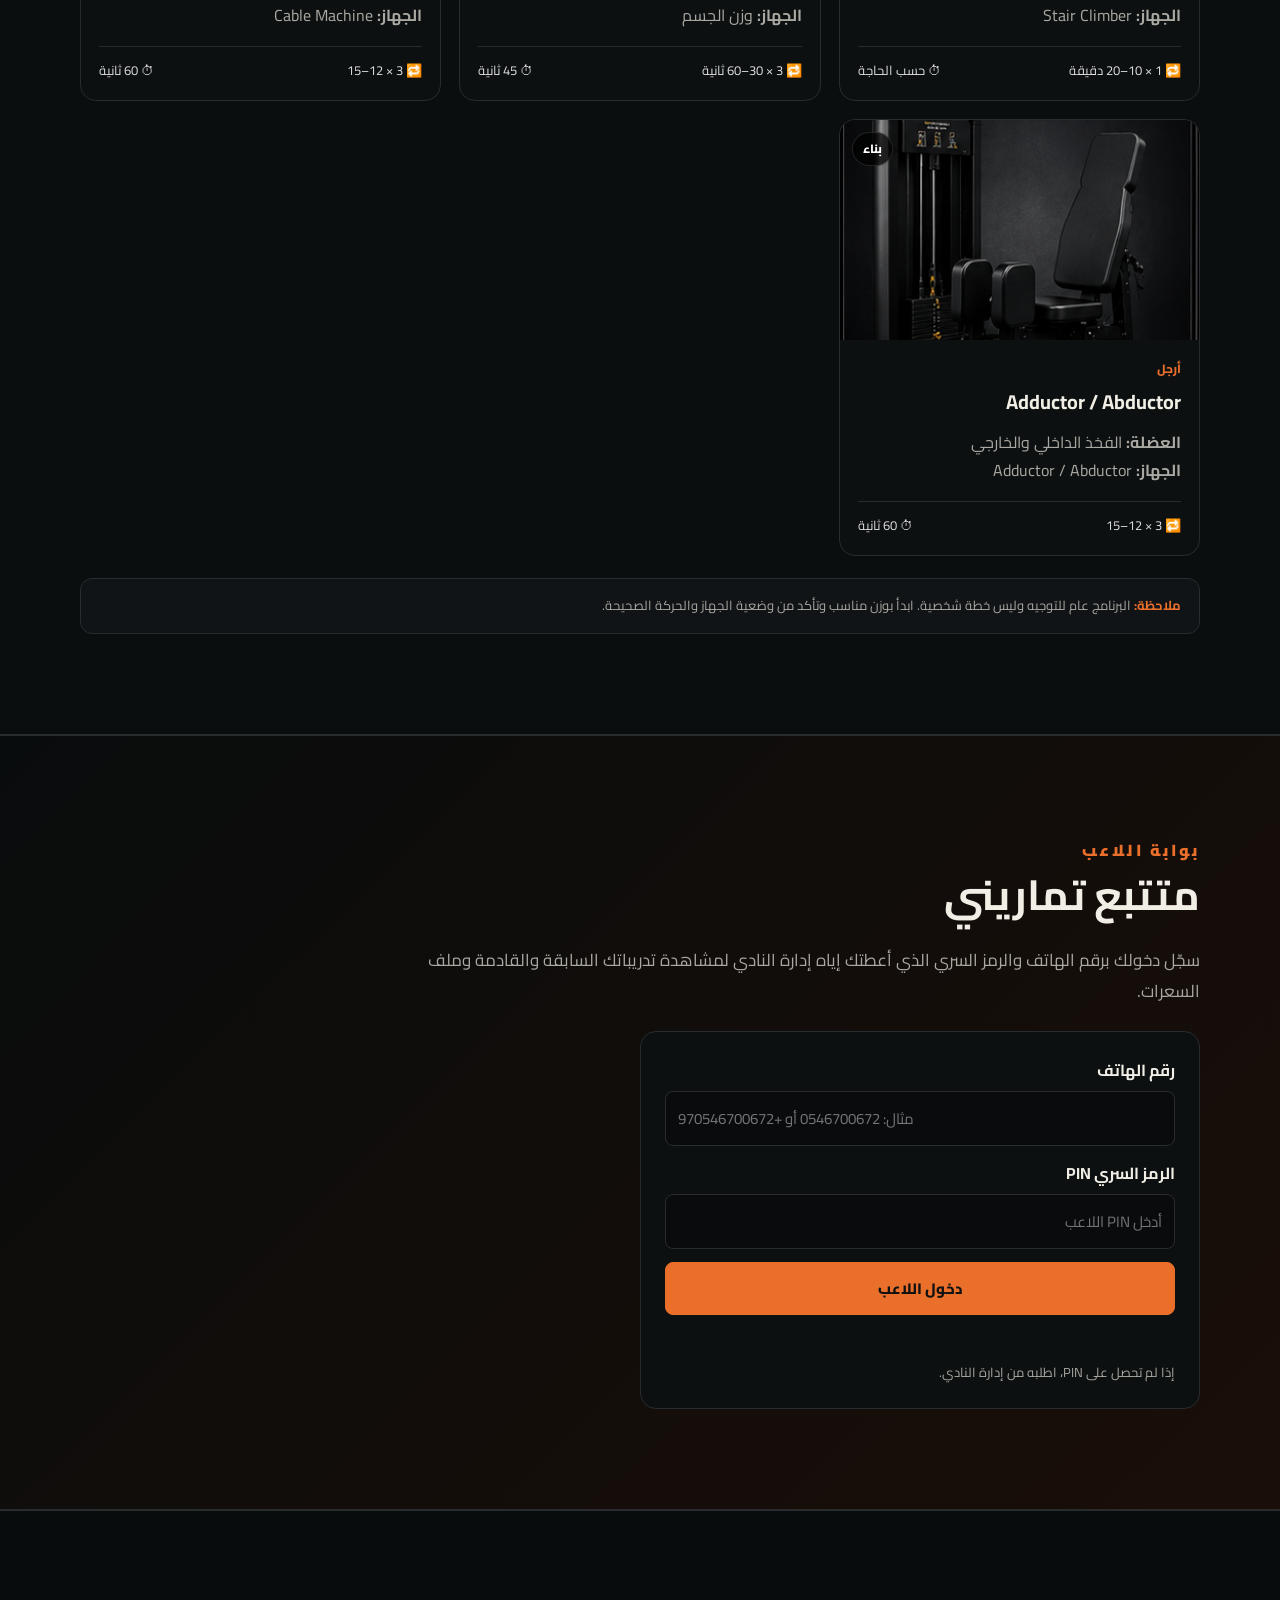
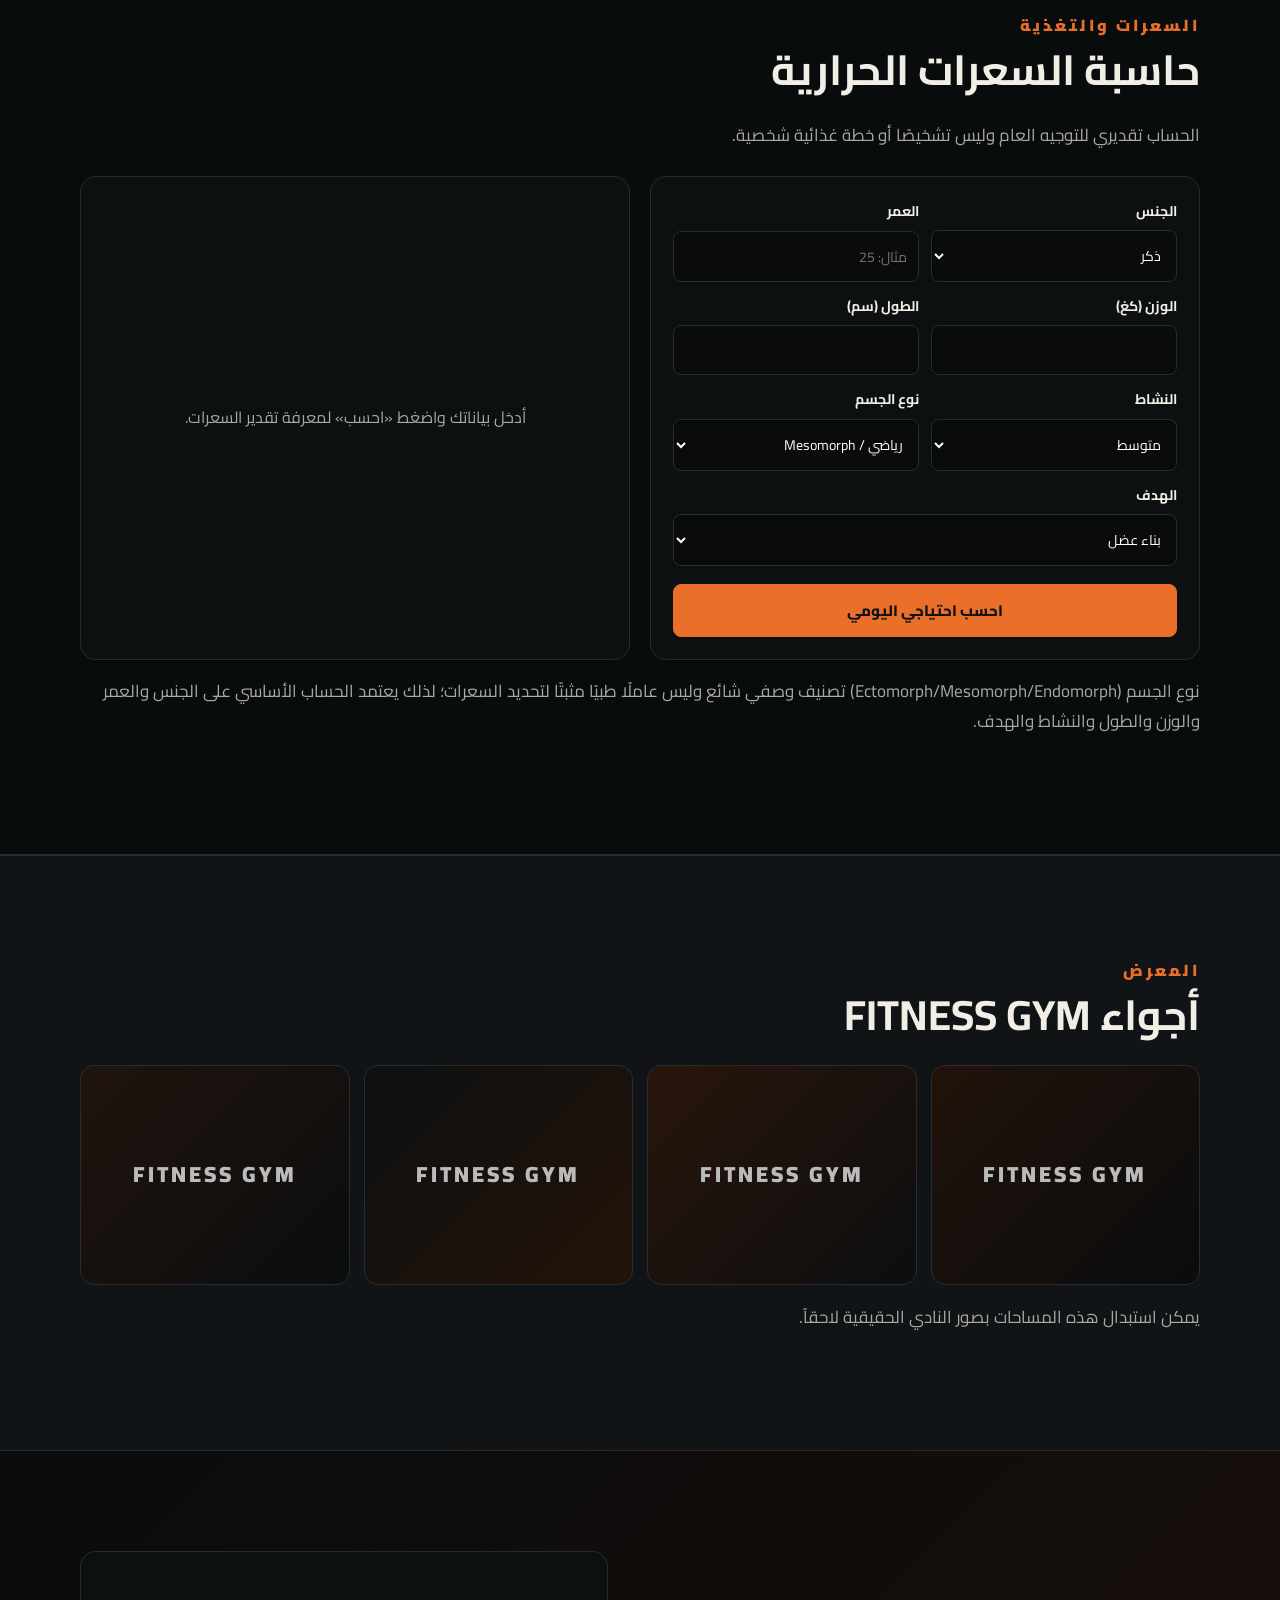
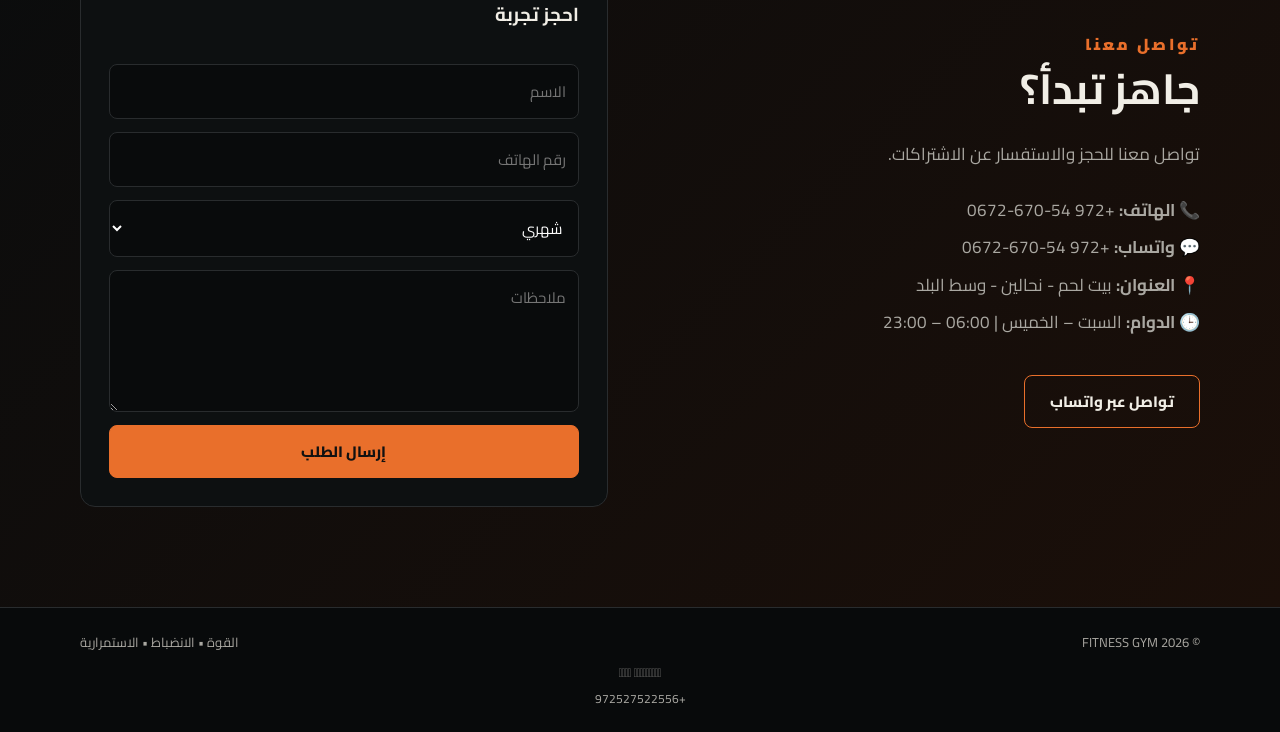
==== commit 5d055526: "Add files via upload" ====
--- a/index.html
+++ b/index.html
@@ -124,6 +124,19 @@
   };
   const money = value => "₪" + Number(value || 0).toLocaleString("en-US");
 
+  function publicProductImage(value) {
+    const raw = String(value ?? "").trim();
+    if (!raw) return "";
+    if (/^https?:\/\//i.test(raw) || /^(data:|blob:|\/|\.\.?\/)/i.test(raw)) return raw;
+    try {
+      if (window.supabaseClient?.storage) {
+        const path = raw.replace(/^site-media[\/:]/i, "");
+        return window.supabaseClient.storage.from("site-media").getPublicUrl(path).data.publicUrl || raw;
+      }
+    } catch (_) {}
+    return raw;
+  }
+
   function waNumber(value) {
     let d = String(value || "").replace(/\D/g, "");
     if (d.startsWith("00")) d = d.slice(2);
@@ -180,7 +193,7 @@
       }
 
       container.innerHTML = data.map(function (p) {
-        const imageUrl = p.image_url || p.image;
+        const imageUrl = publicProductImage(p.image_url || p.image);
         const image = imageUrl
           ? '<img src="' + esc(imageUrl) + '" alt="' + esc(p.name) + '" loading="lazy" style="width:100%;height:220px;object-fit:cover;border-radius:12px 12px 0 0;">'
           : '<div class="product-placeholder">🏋️</div>';
--- a/style.css
+++ b/style.css
@@ -146,3 +146,5 @@
 .player-workout-card{background:#101415;border:1px solid var(--line);border-radius:12px;padding:14px}.player-workout-top{display:flex;justify-content:space-between;gap:10px;align-items:center}.player-workout-date{color:var(--muted);font-size:13px;margin:7px 0}.player-workout-meta{display:flex;flex-wrap:wrap;gap:8px;font-size:12px;color:#ddd}.player-workout-meta span{border:1px solid var(--line);border-radius:999px;padding:4px 8px}.player-workout-notes{color:var(--muted);font-size:13px;margin:9px 0 0}.player-status{font-size:11px;border-radius:999px;padding:3px 8px;font-weight:800}.player-status.upcoming{background:#3b210f;color:#ff9a78}.player-status.done{background:#15241c;color:#8bd7a8}.player-empty{padding:22px;text-align:center;color:var(--muted);border:1px dashed var(--line);border-radius:10px}.player-nutrition{margin-top:18px}.player-nutrition-grid{display:grid;grid-template-columns:repeat(6,1fr);gap:10px;margin-top:14px}.player-nutrition-grid b{display:block;color:var(--orange);font-size:18px}
 @media(max-width:850px){.player-workout-columns{grid-template-columns:1fr}.player-nutrition-grid{grid-template-columns:repeat(3,1fr)}}
 @media(max-width:520px){.player-head{align-items:stretch;flex-direction:column}.player-head .btn{width:100%}.player-summary{grid-template-columns:1fr}.player-nutrition-grid{grid-template-columns:1fr 1fr}}
+
+.workout-media.image-failed,.gallery-image:has(.image-failed){display:grid;place-items:center;background:linear-gradient(135deg,#21130b,#0a0c0d);min-height:220px}.workout-media.image-failed:after{content:"🏋️";font-size:56px}.gallery-image:has(.image-failed):after{content:"FITNESS GYM";font-weight:900;letter-spacing:3px;color:#bbb}
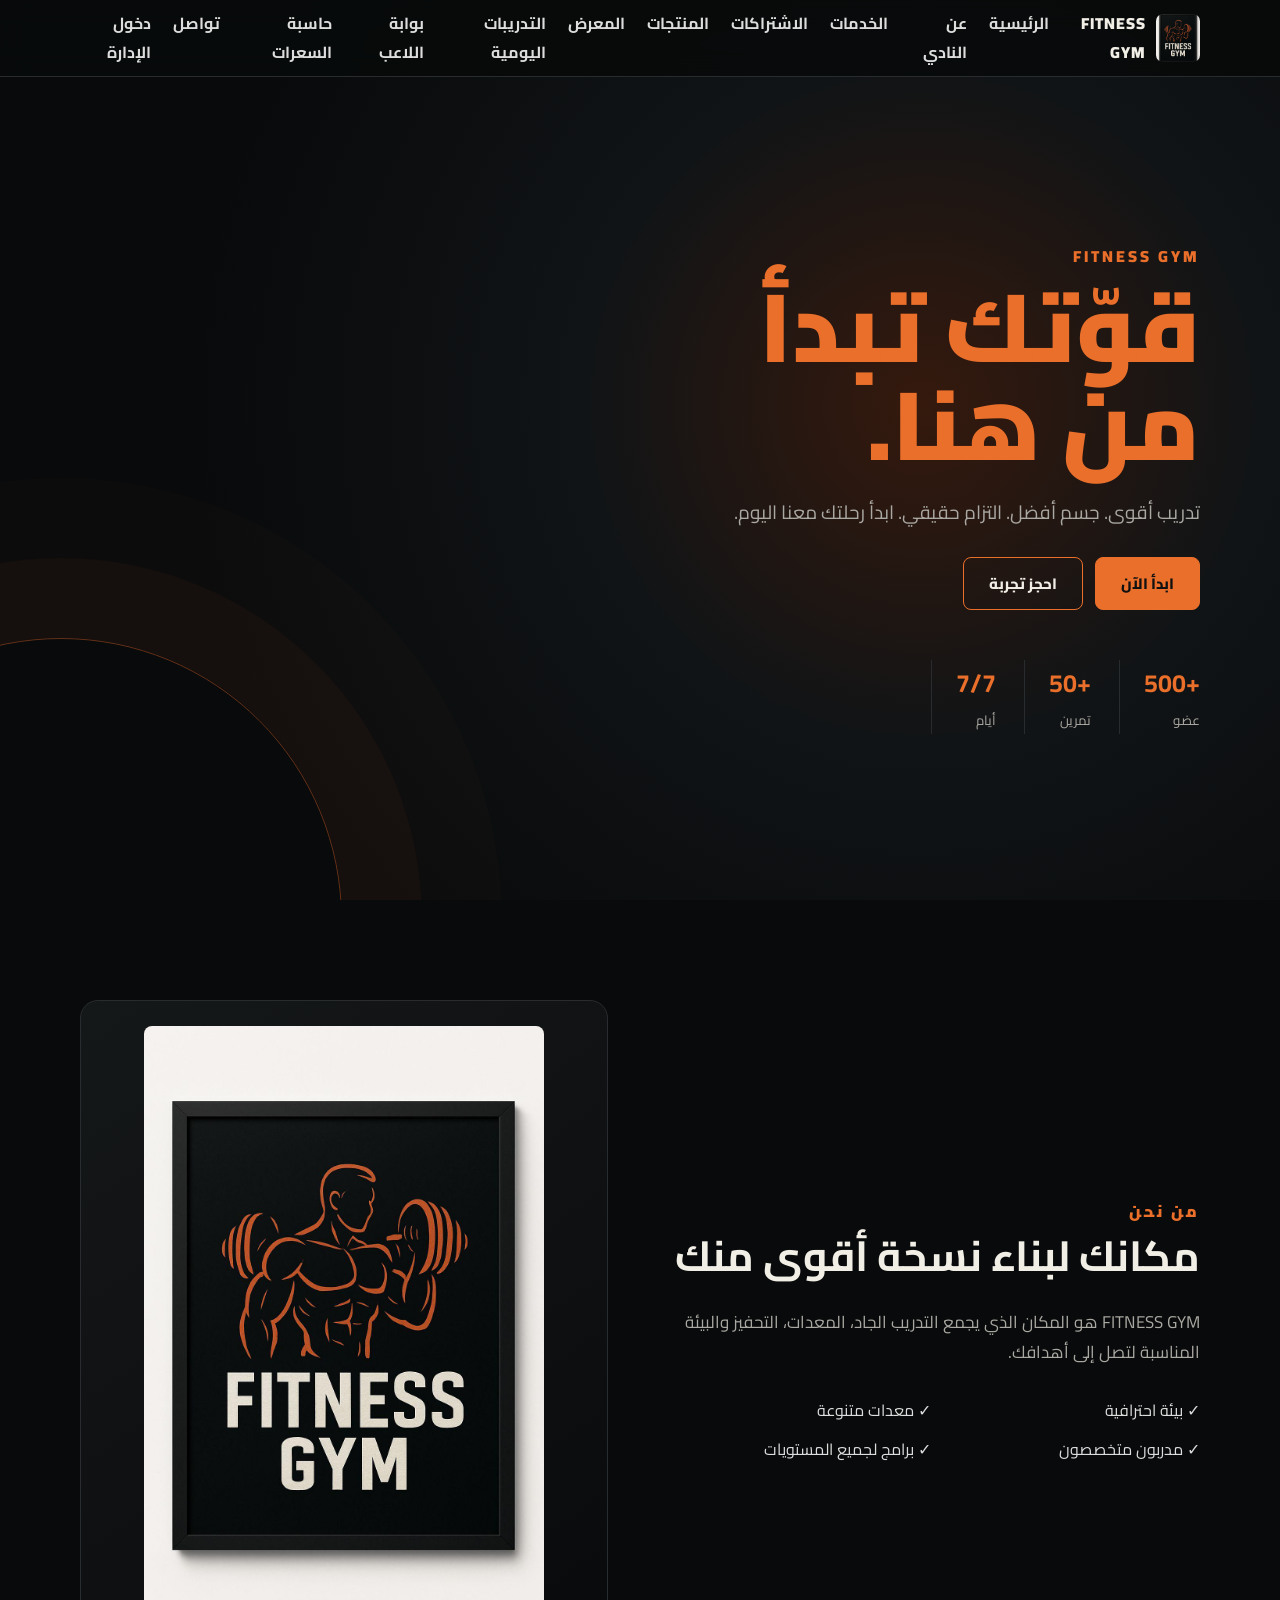
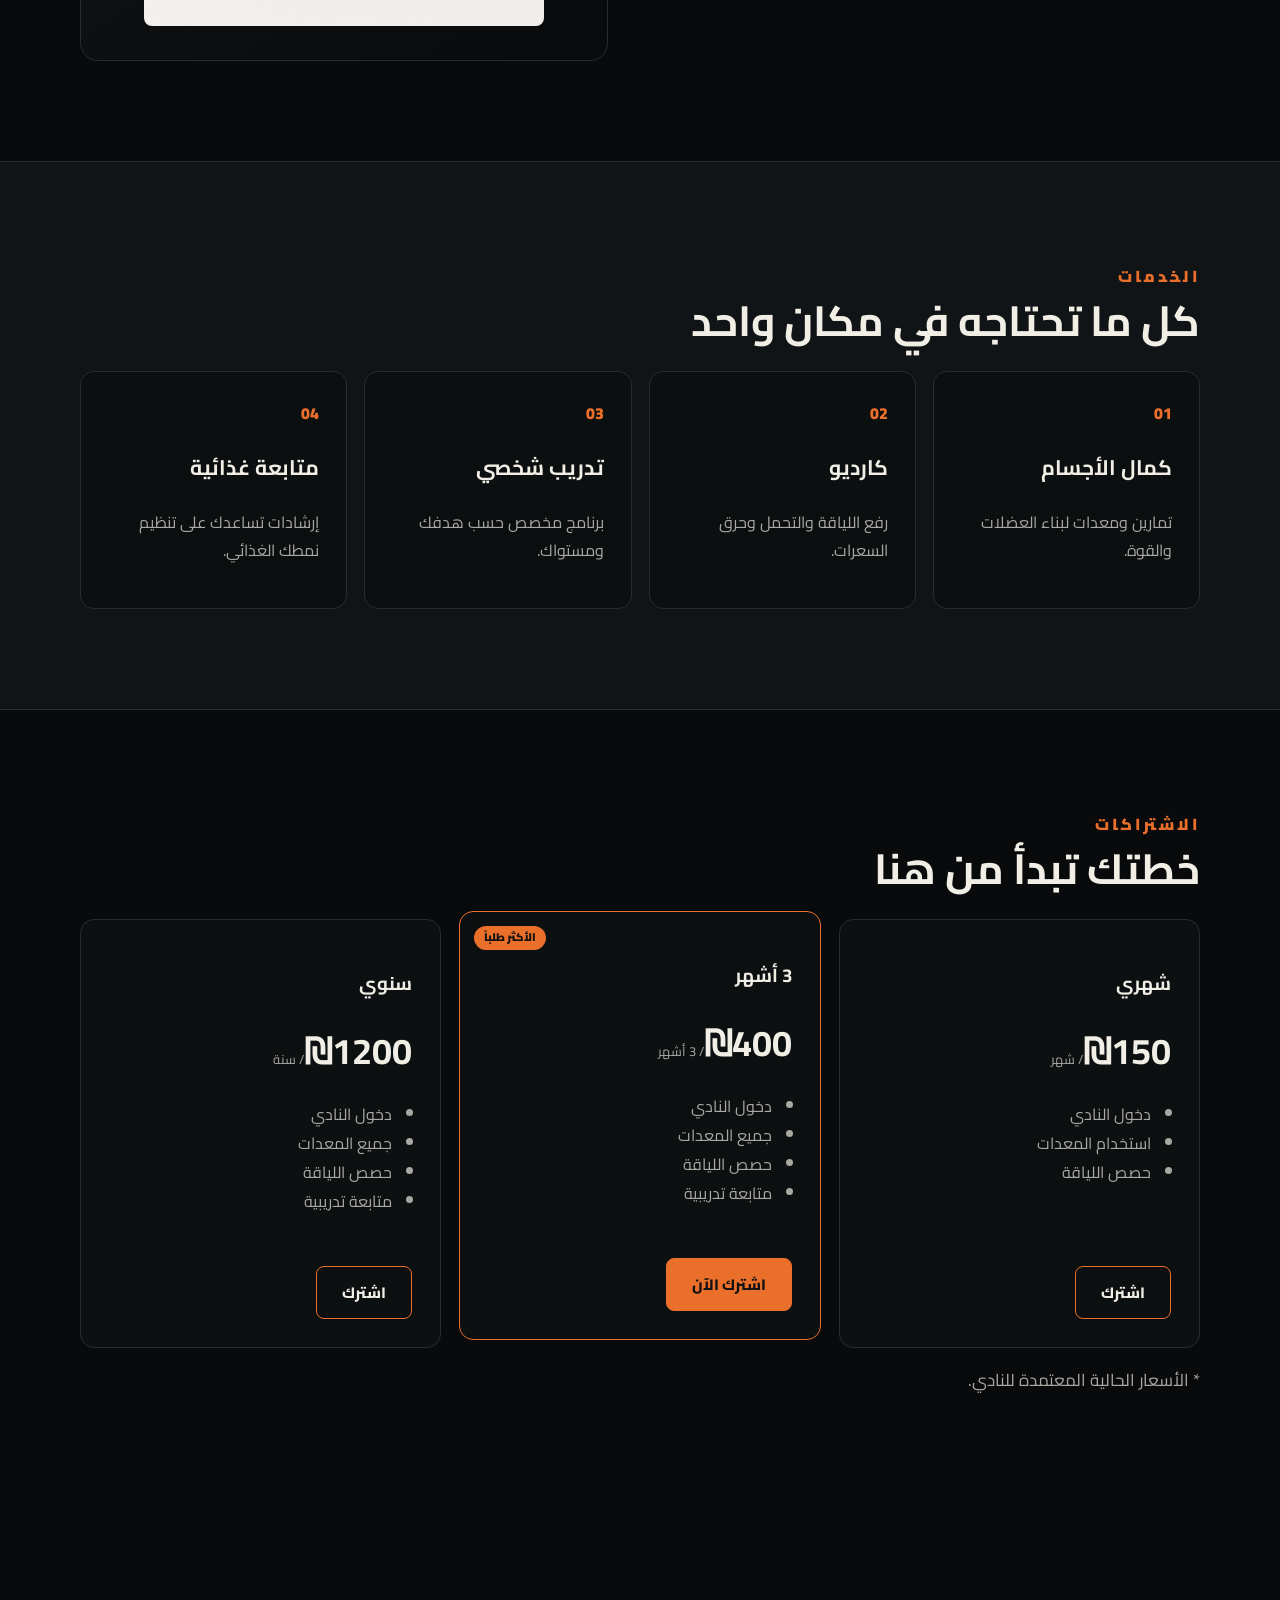
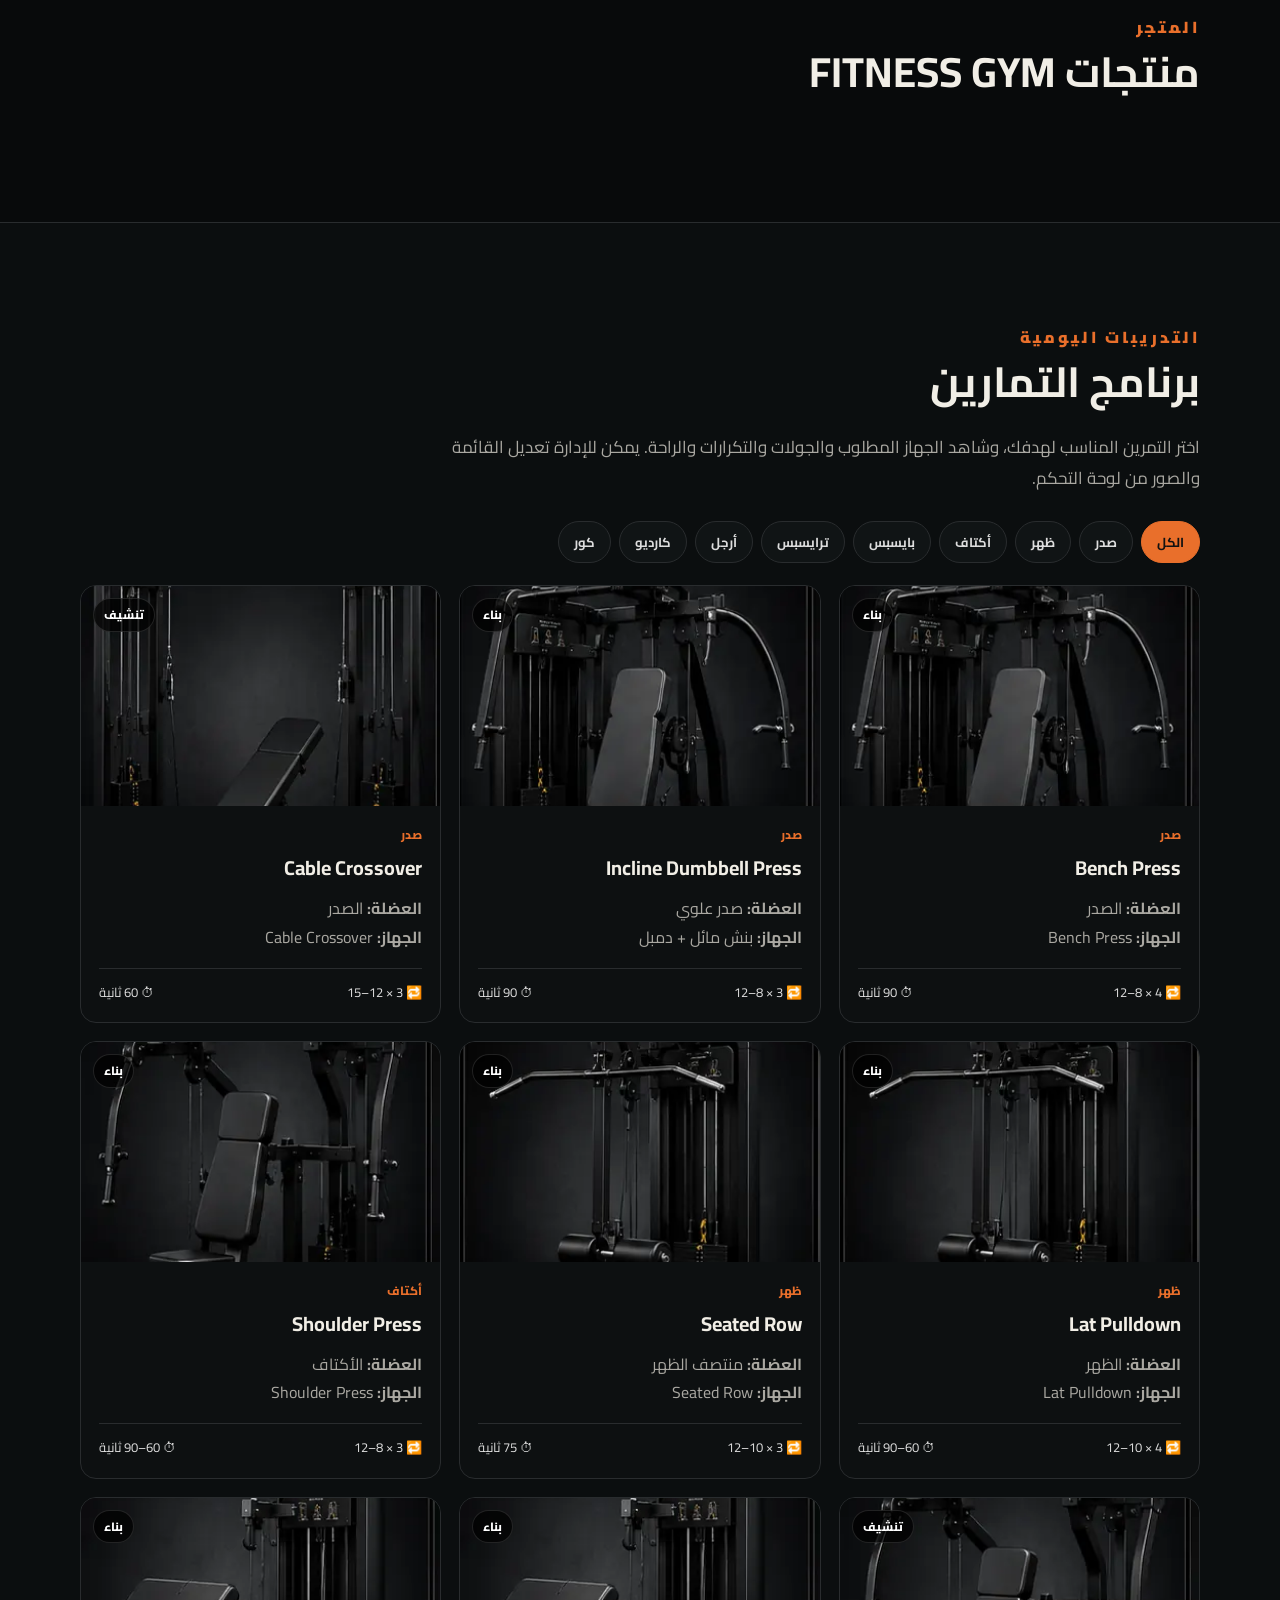
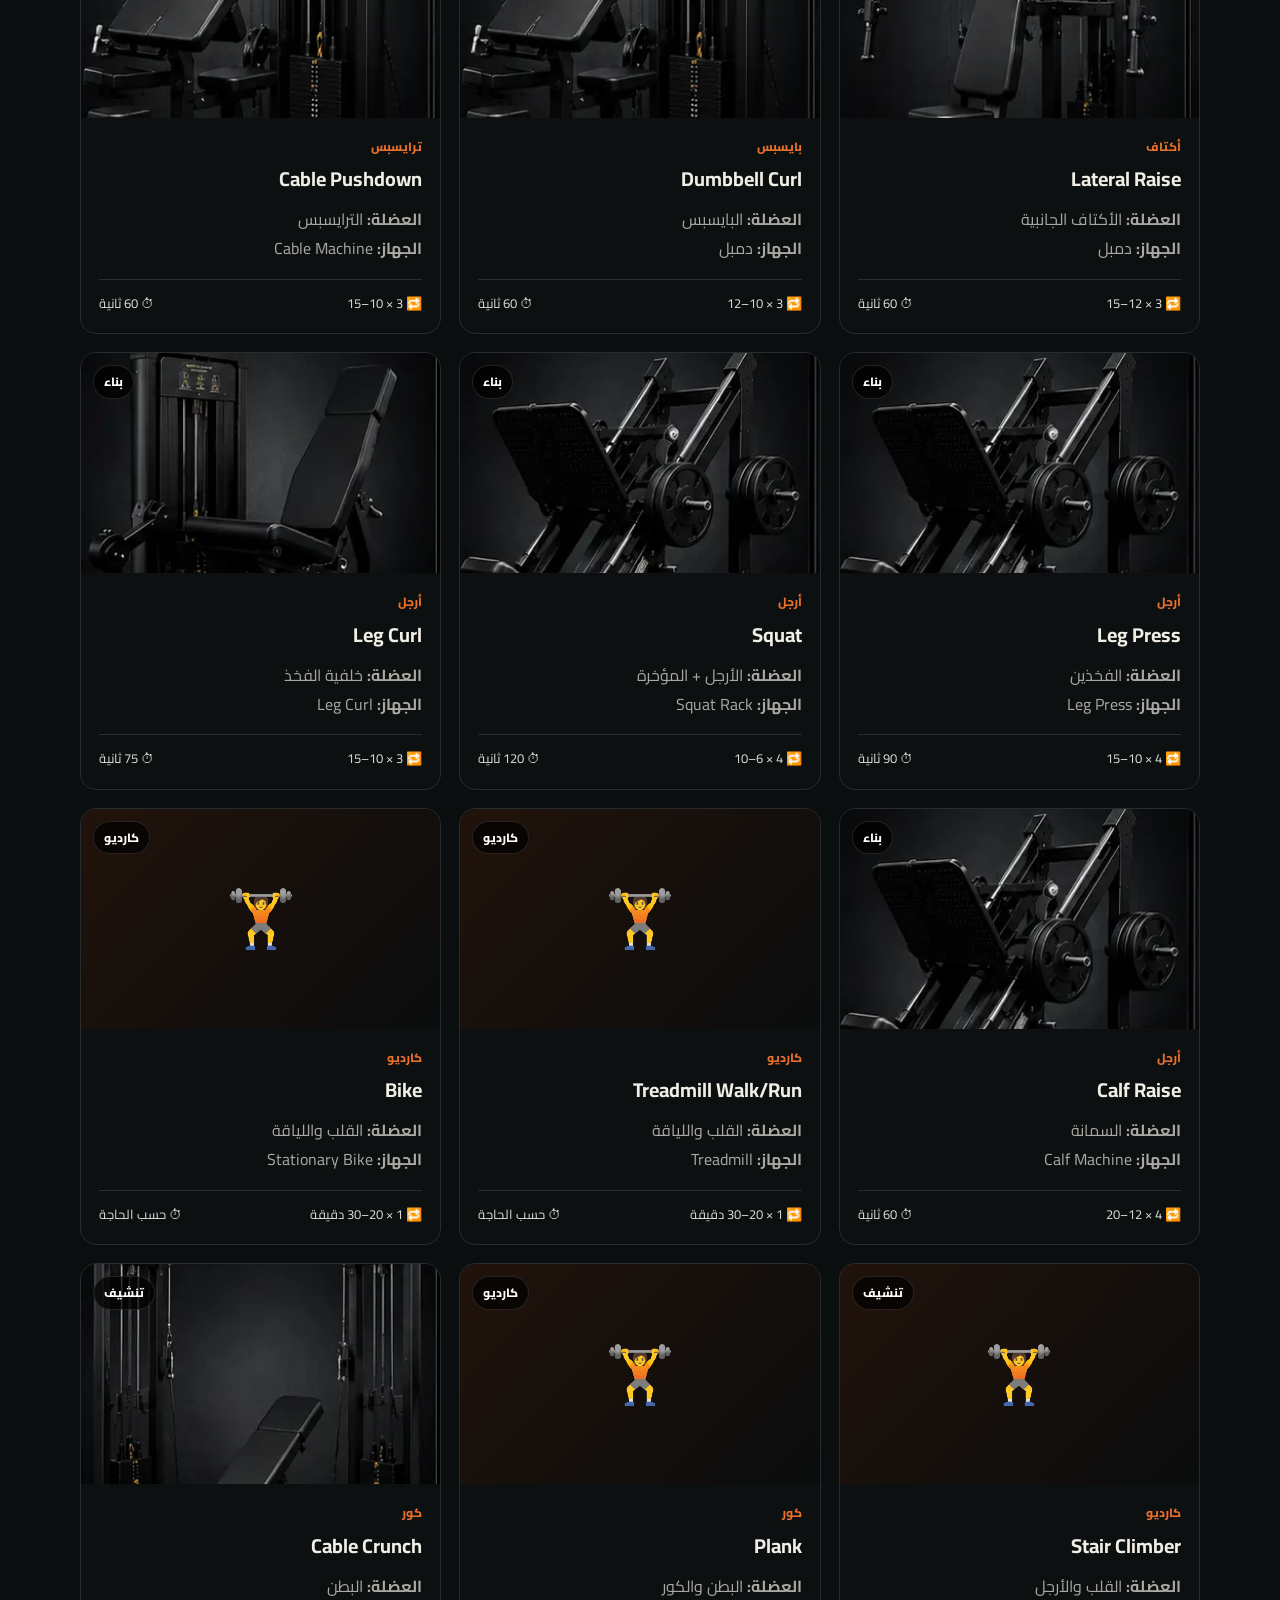
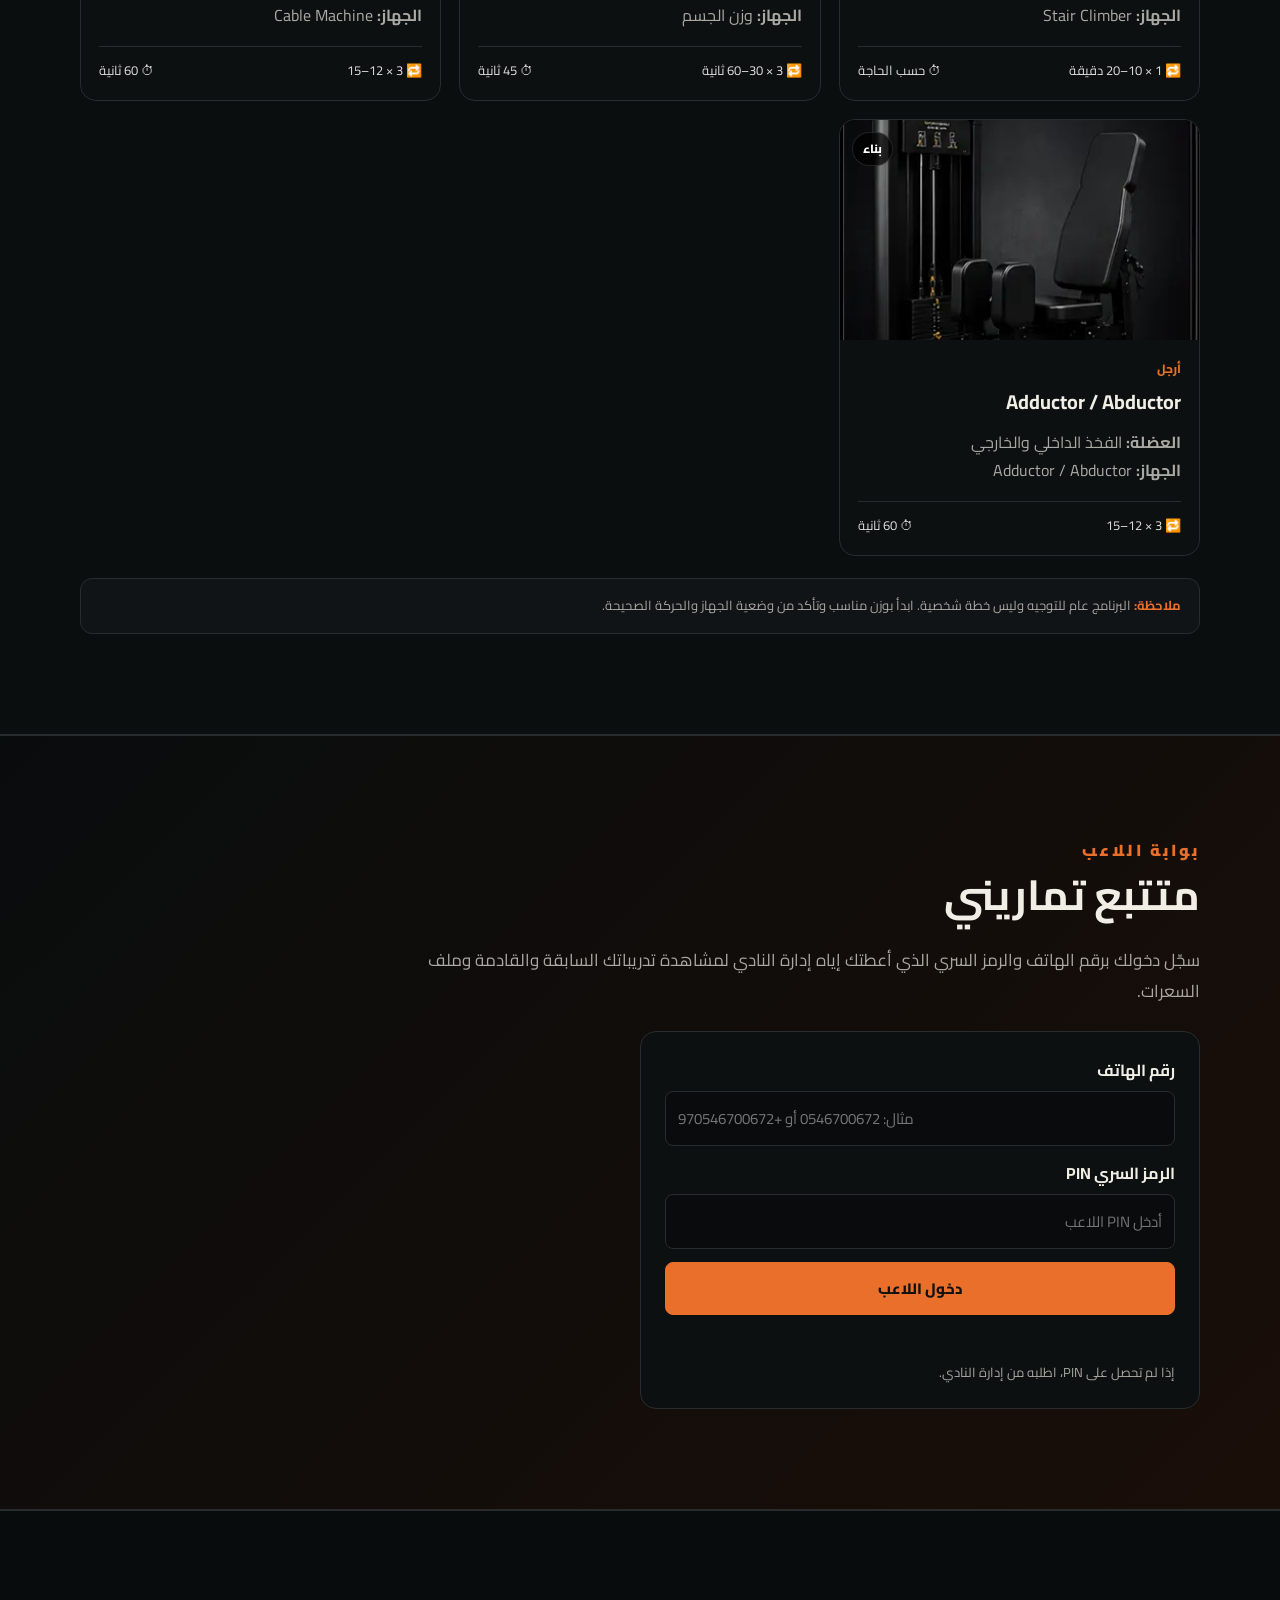
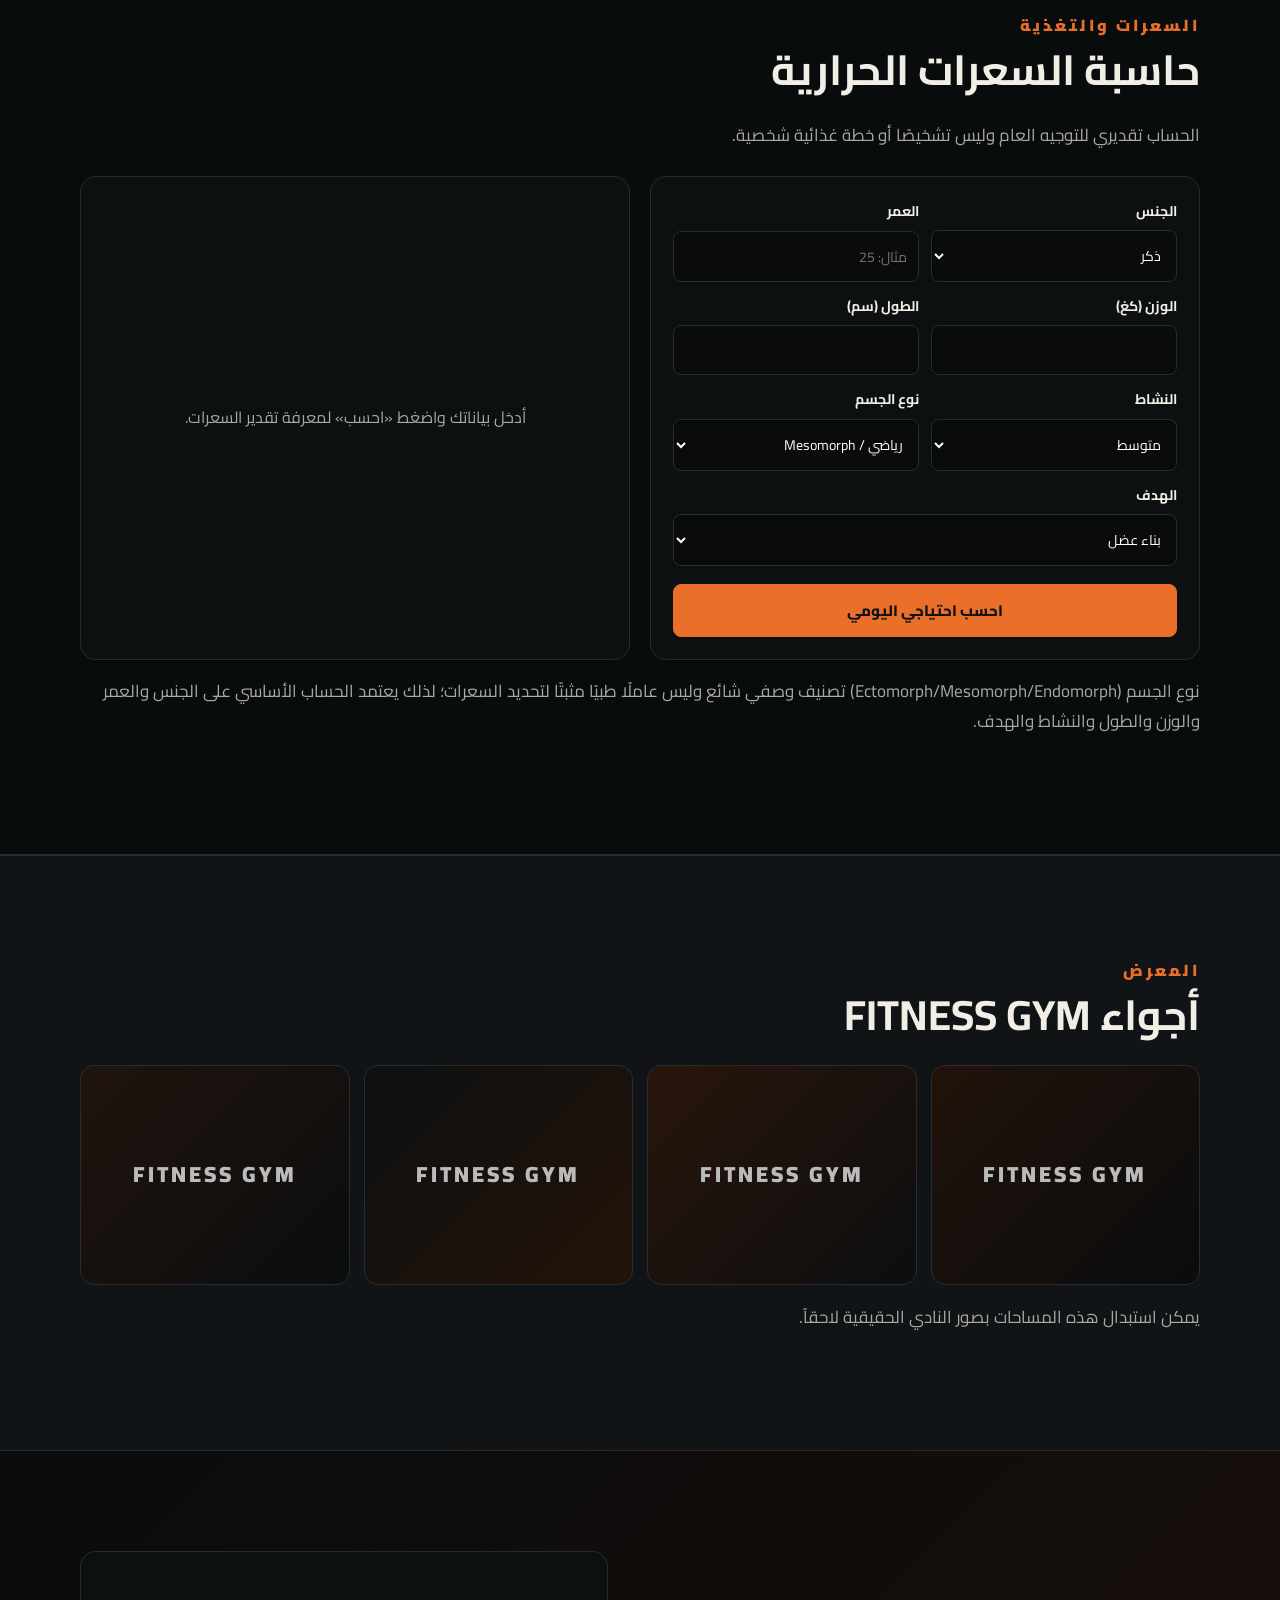
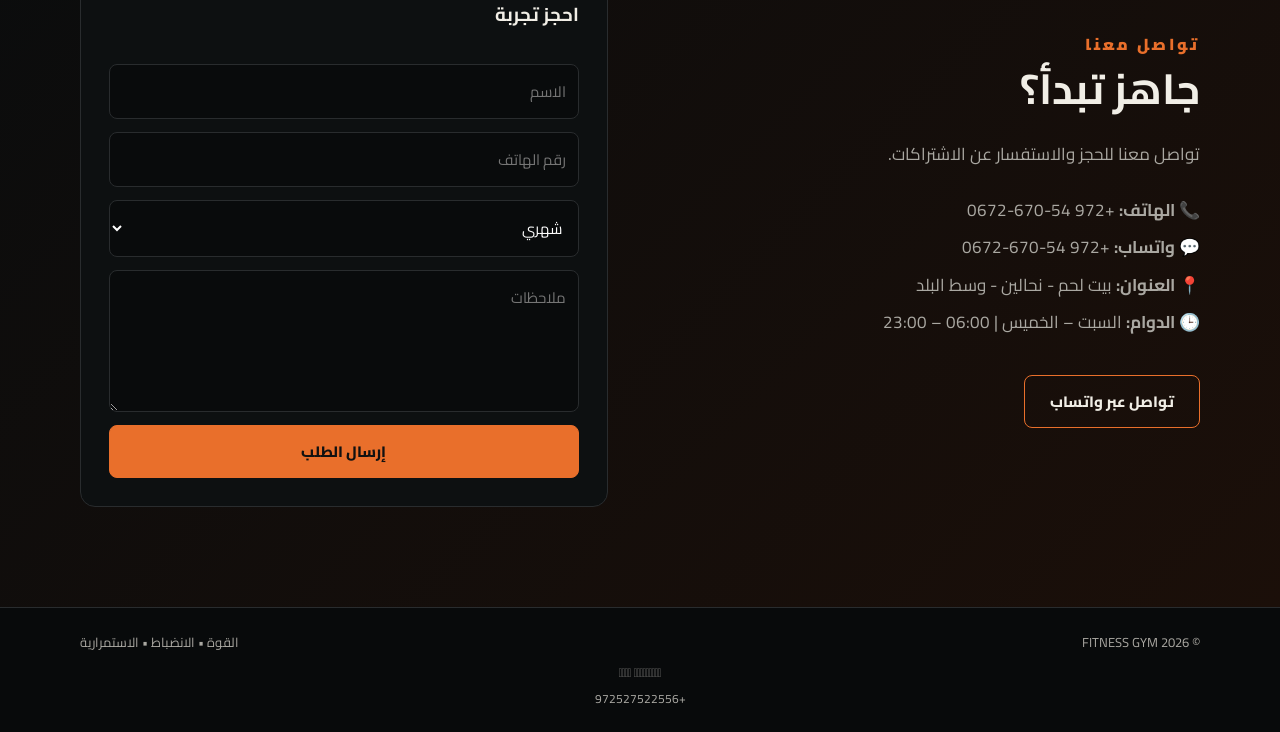
==== commit 033cd2e2: "Add files via upload" ====
--- a/index.html
+++ b/index.html
@@ -3,6 +3,8 @@
 <head>
 <meta charset="utf-8"><meta name="viewport" content="width=device-width,initial-scale=1">
 <title>FITNESS GYM | ناديك يبدأ من هنا</title>
+<link rel="preconnect" href="https://kssrhadgbhtzwukrzvse.supabase.co">
+<link rel="preconnect" href="https://cdn.jsdelivr.net" crossorigin>
 <link rel="stylesheet" href="style.css">
 </head>
 <body>
@@ -107,8 +109,8 @@
 <!-- Supabase must load before any script that uses window.supabaseClient. -->
 <script src="https://cdn.jsdelivr.net/npm/@supabase/supabase-js@2"></script>
 <script src="supabase-config.js"></script>
-<script src="site-config.js"></script>
-<script src="site-public.js"></script>
+<script src="site-config.js?v=3"></script>
+<script src="site-public.js?v=3"></script>
 <script src="script.js"></script>
 <script src="player-portal.js?v=12"></script>
 
@@ -160,17 +162,12 @@
     window.open("https://wa.me/" + waNumber(business) + "?text=" + encodeURIComponent(msg), "_blank");
   };
 
-  async function loadBusinessWhatsApp() {
-    try {
-      if (typeof loadSiteRemote === "function") {
-        const site = await loadSiteRemote();
-        window.FITNESS_GYM_WHATSAPP = site.whatsapp || "+972 54-670-0672";
-      } else {
-        window.FITNESS_GYM_WHATSAPP = document.getElementById("whatsapp")?.textContent || "+972 54-670-0672";
-      }
-    } catch (_) {
-      window.FITNESS_GYM_WHATSAPP = "+972 54-670-0672";
-    }
+  function loadBusinessWhatsApp() {
+    // Never block product rendering on site settings.
+    window.FITNESS_GYM_WHATSAPP =
+      window.FITNESS_GYM_WHATSAPP ||
+      document.getElementById("whatsapp")?.textContent ||
+      "+972 54-670-0672";
   }
 
   async function loadStoreProducts() {
@@ -179,12 +176,16 @@
     container.innerHTML = '<p class="note">جاري تحميل المنتجات...</p>';
 
     try {
-      await loadBusinessWhatsApp();
-      const { data, error } = await window.supabaseClient
+      loadBusinessWhatsApp();
+      const request = window.supabaseClient
         .from("products")
         .select("*")
         .eq("active", true)
         .order("name", { ascending: true });
+      const timeout = new Promise((resolve) =>
+        setTimeout(() => resolve({ data: null, error: new Error("products timeout") }), 7000)
+      );
+      const { data, error } = await Promise.race([request, timeout]);
       if (error) throw error;
 
       if (!data || !data.length) {
@@ -195,7 +196,7 @@
       container.innerHTML = data.map(function (p) {
         const imageUrl = publicProductImage(p.image_url || p.image);
         const image = imageUrl
-          ? '<img src="' + esc(imageUrl) + '" alt="' + esc(p.name) + '" loading="lazy" style="width:100%;height:220px;object-fit:cover;border-radius:12px 12px 0 0;">'
+          ? '<img src="' + esc(imageUrl) + '" alt="' + esc(p.name) + '" loading="lazy" decoding="async" style="width:100%;height:220px;object-fit:cover;border-radius:12px 12px 0 0;">'
           : '<div class="product-placeholder">🏋️</div>';
         const stock = Number(p.stock || 0);
         const buy = stock > 0
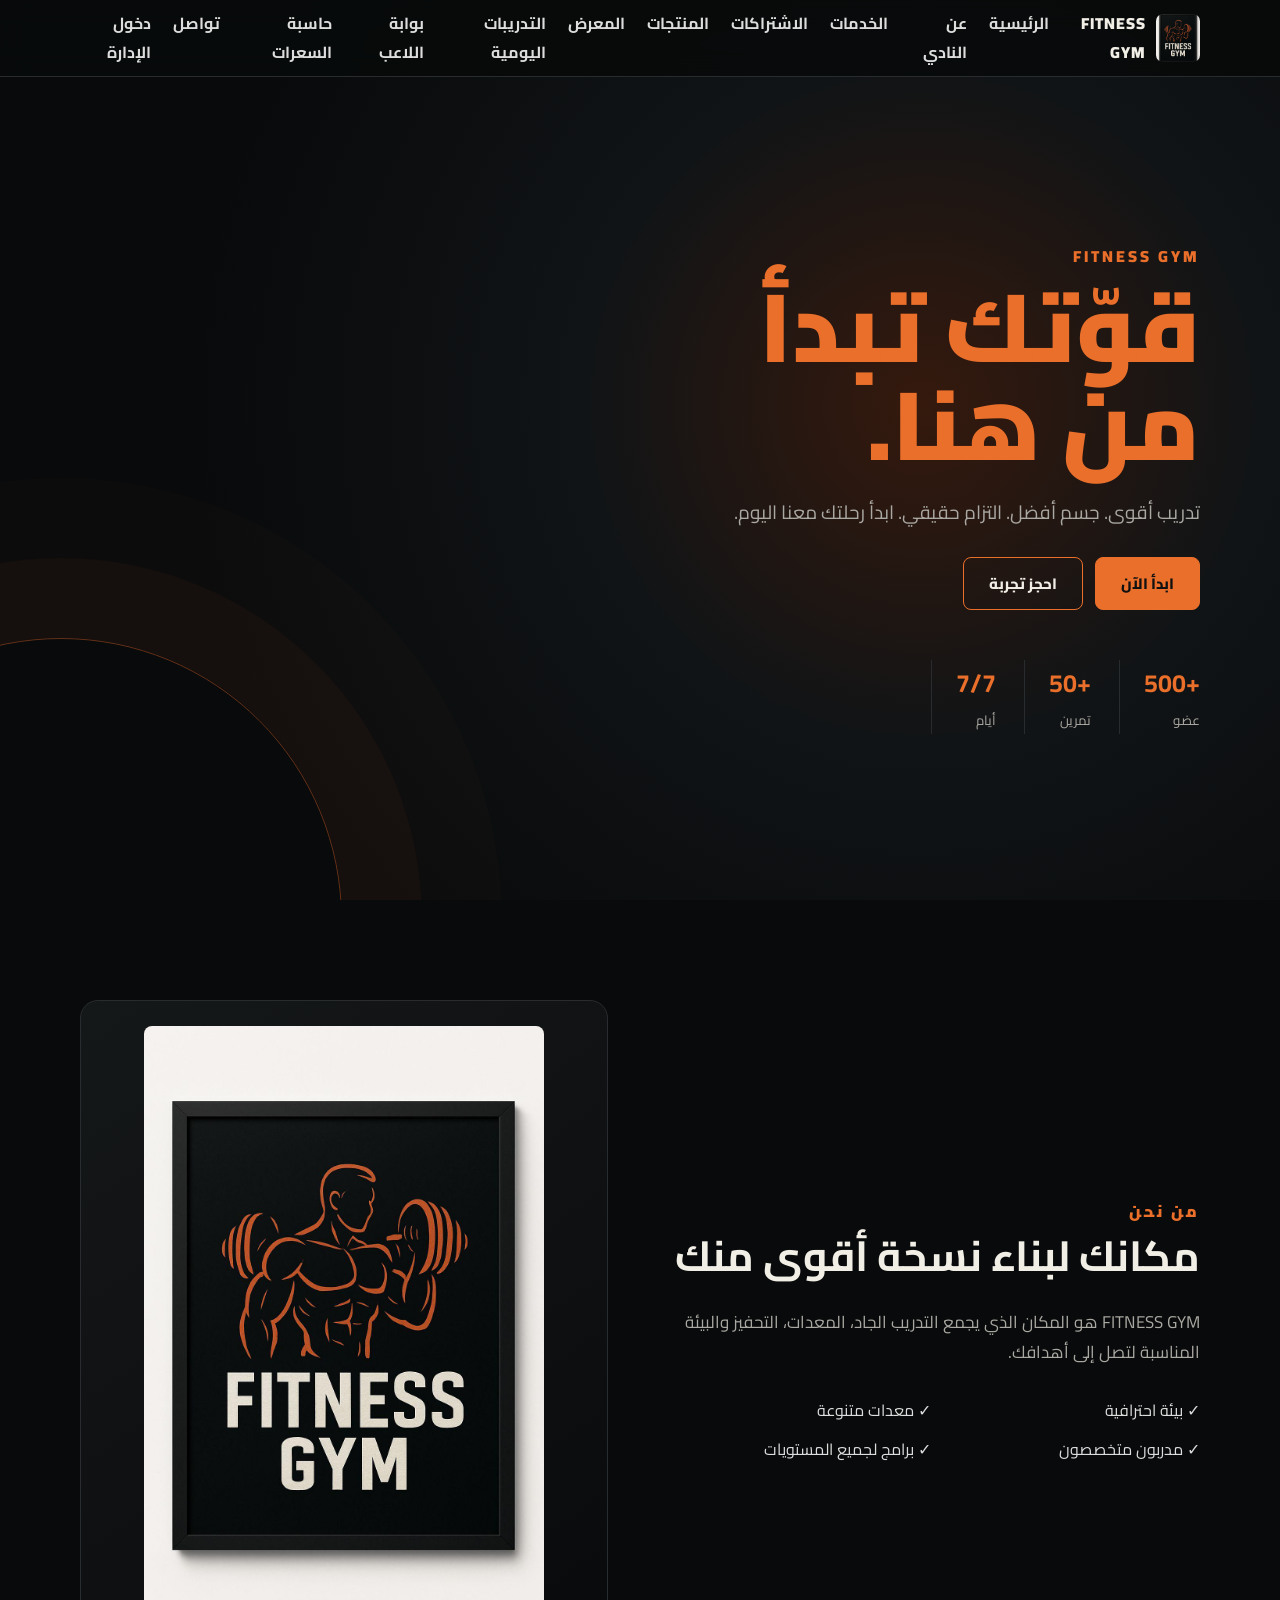
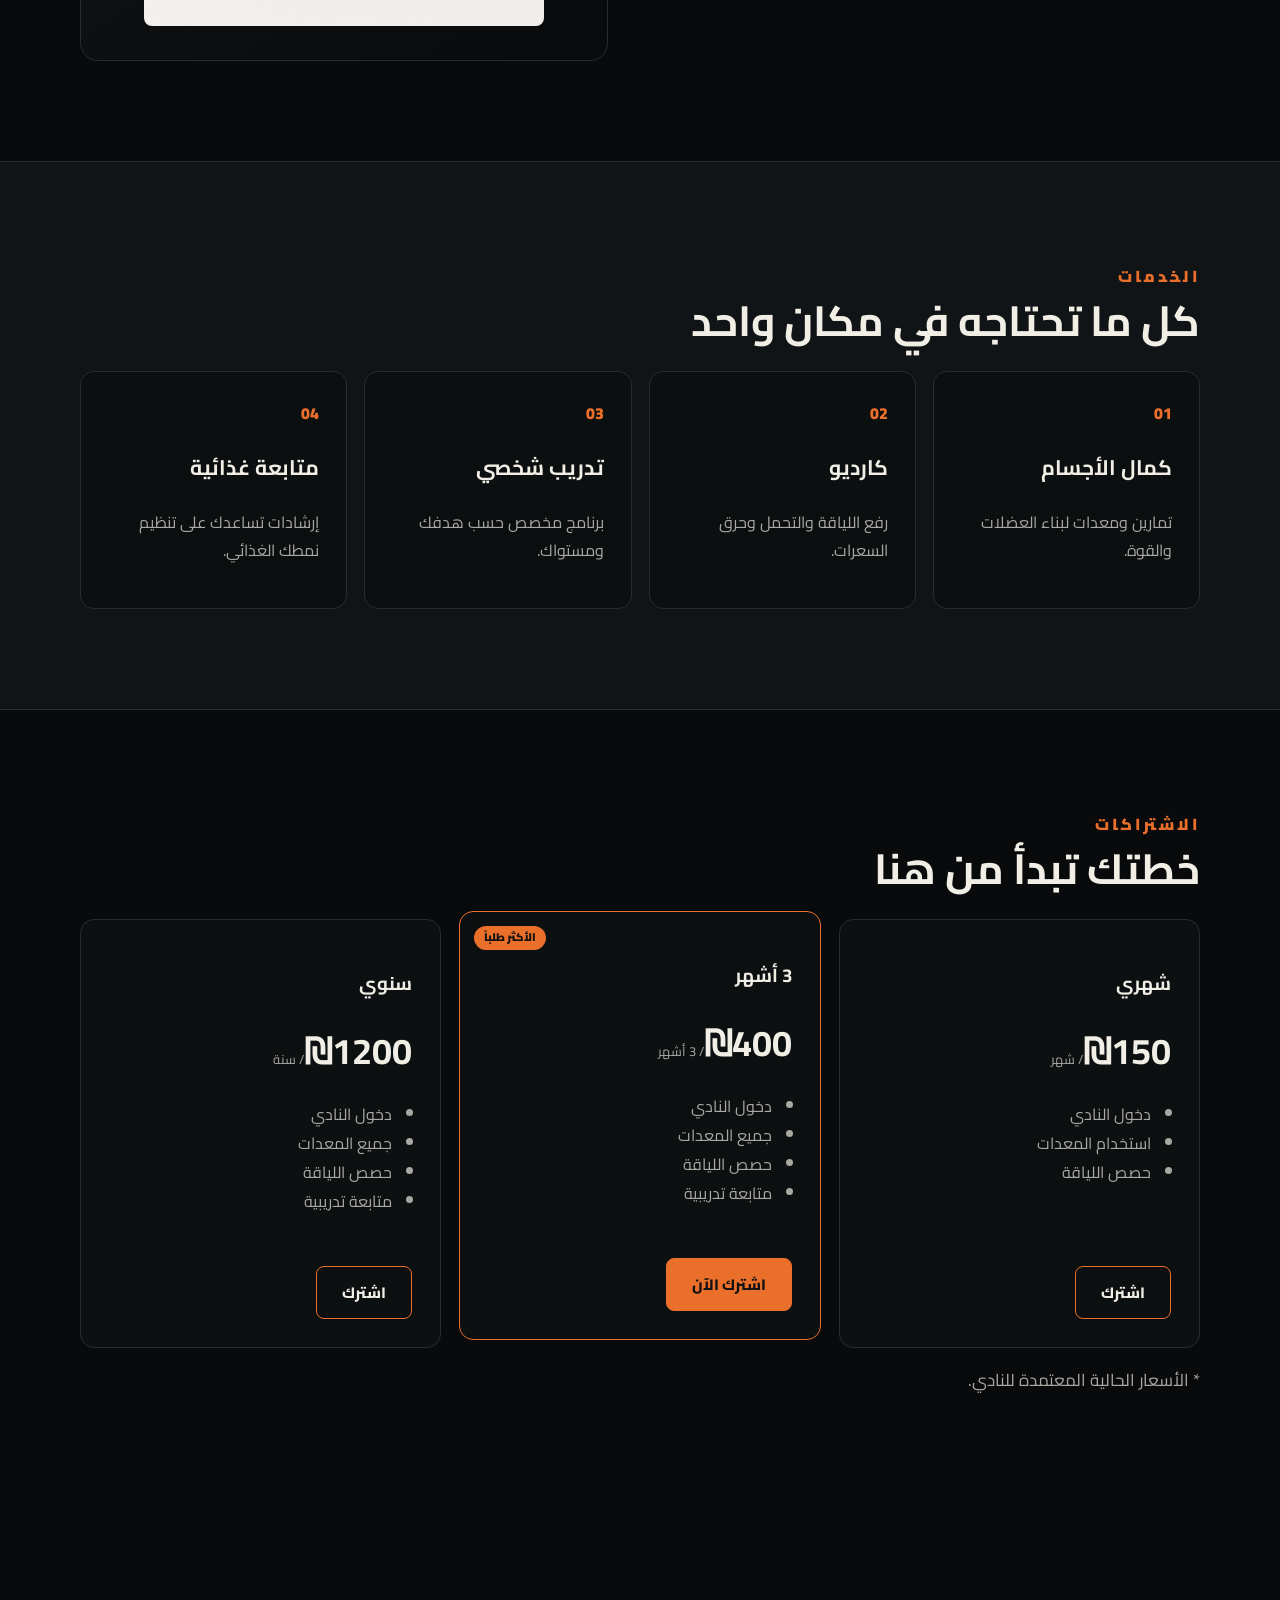
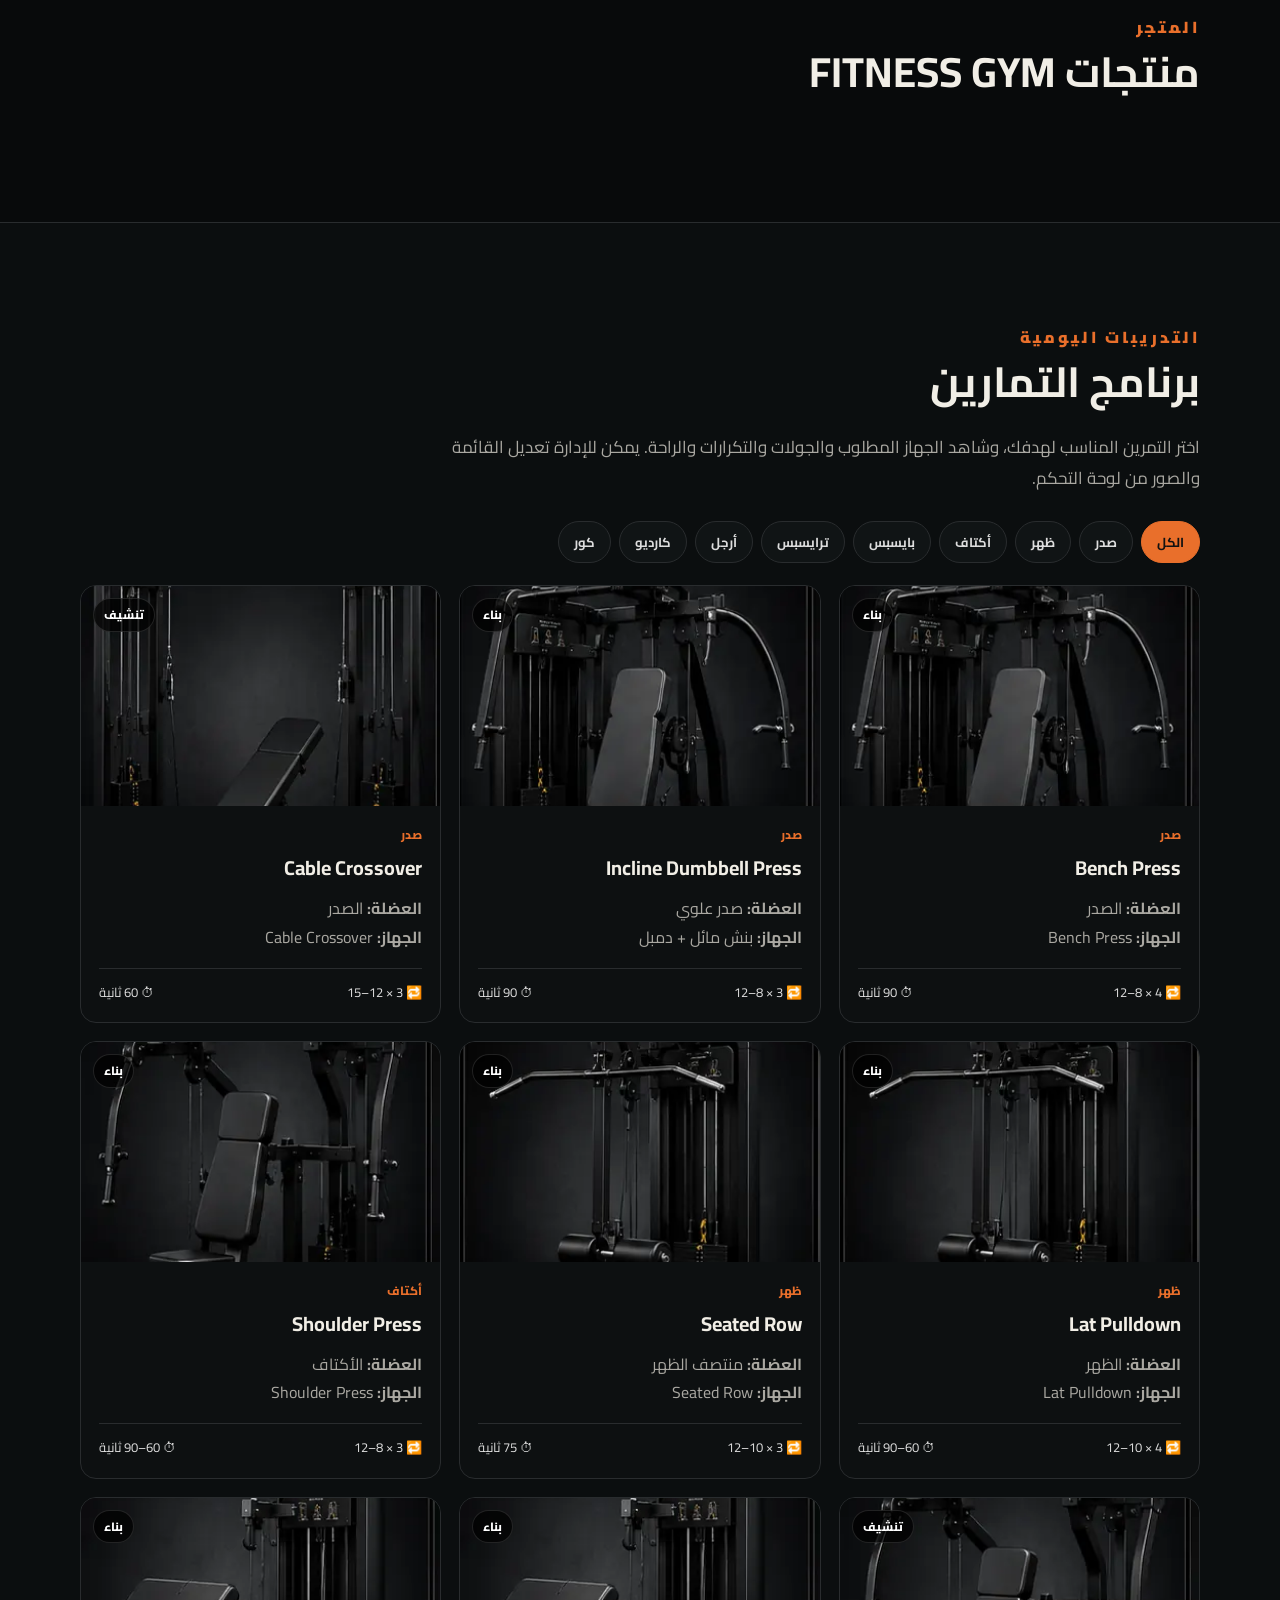
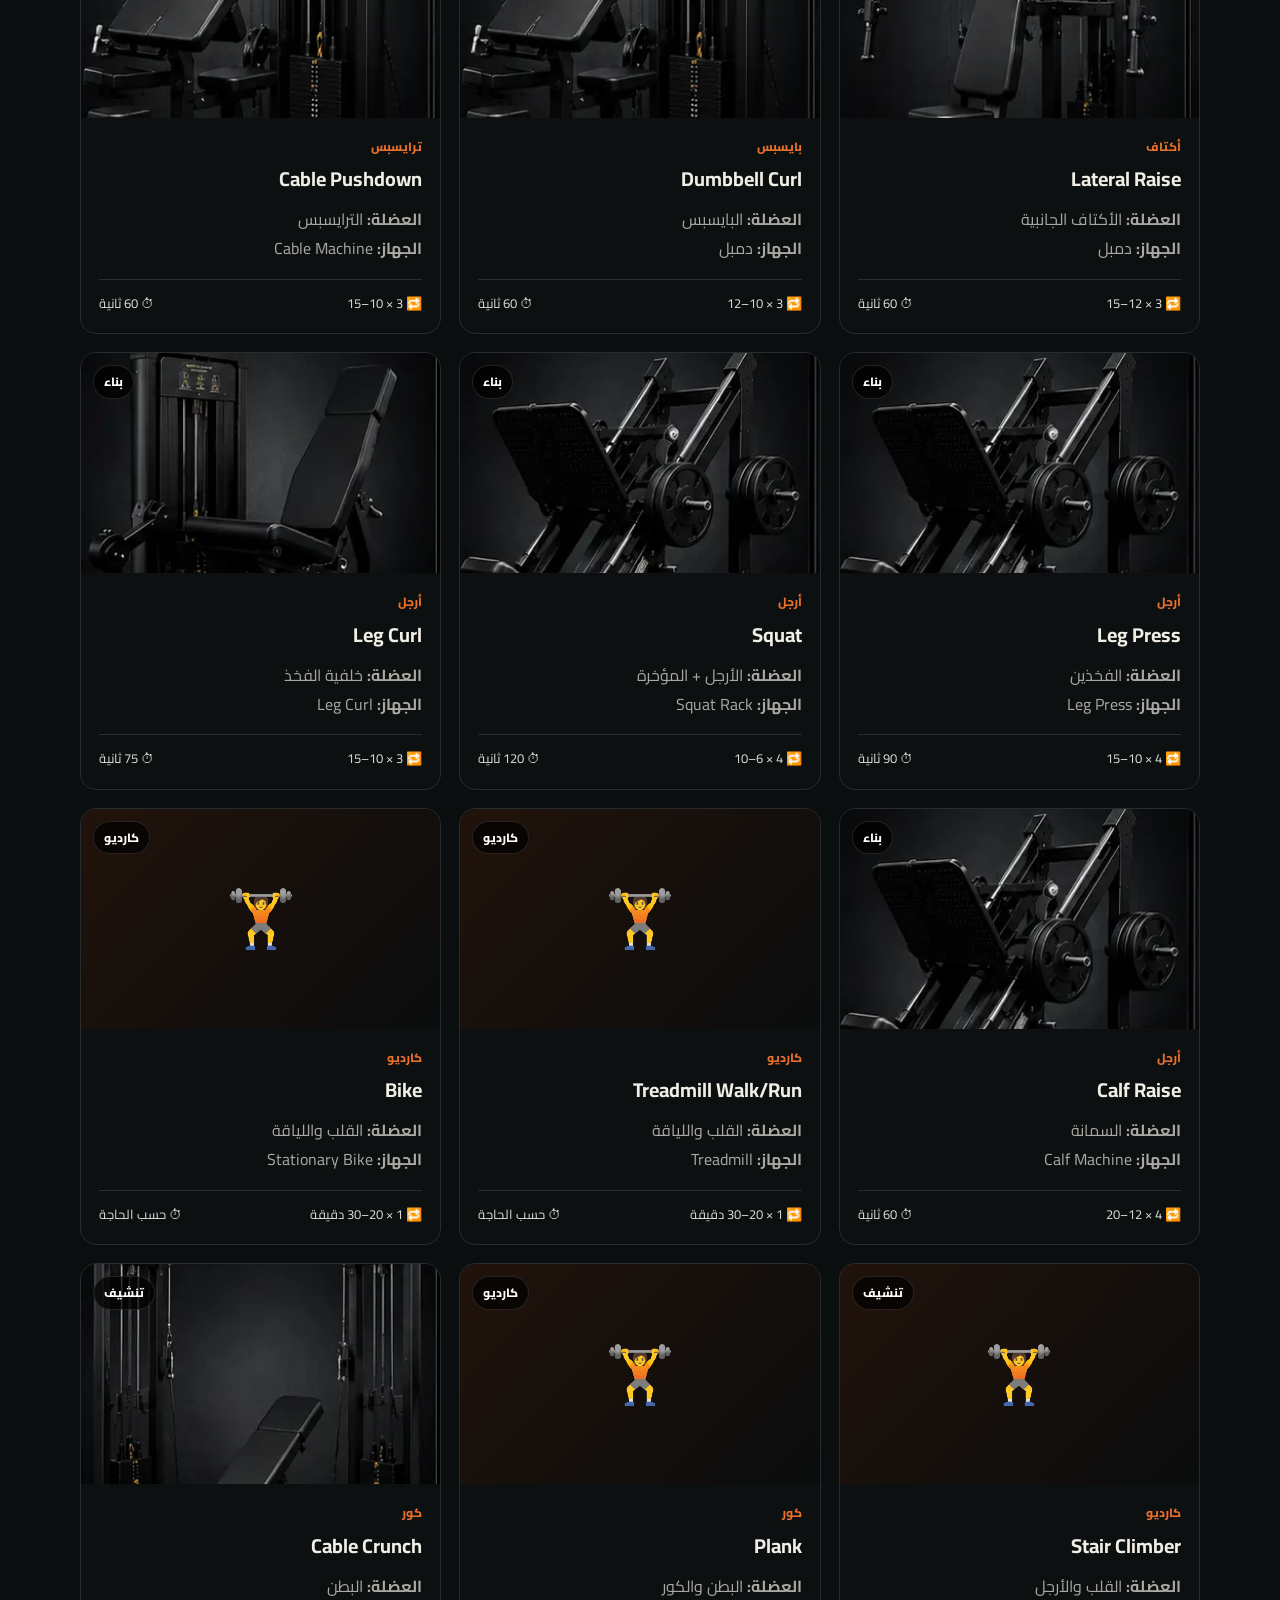
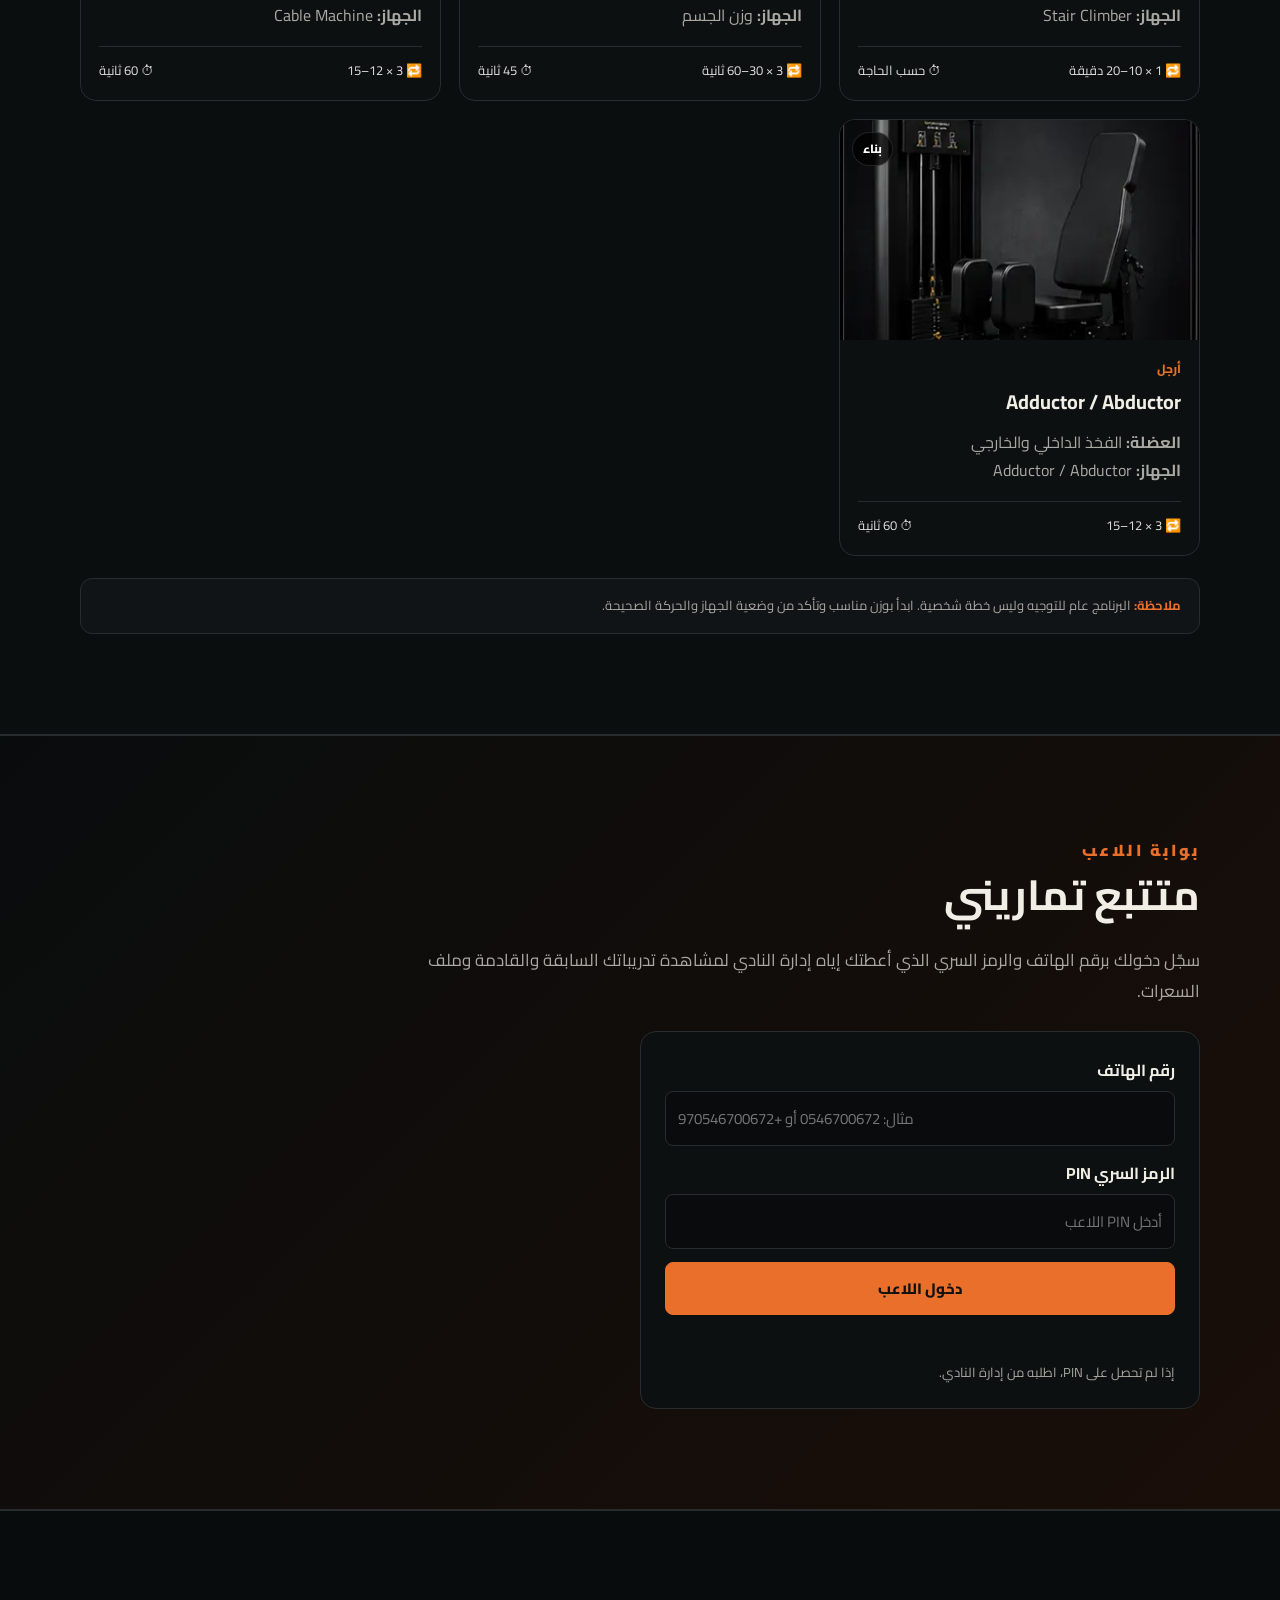
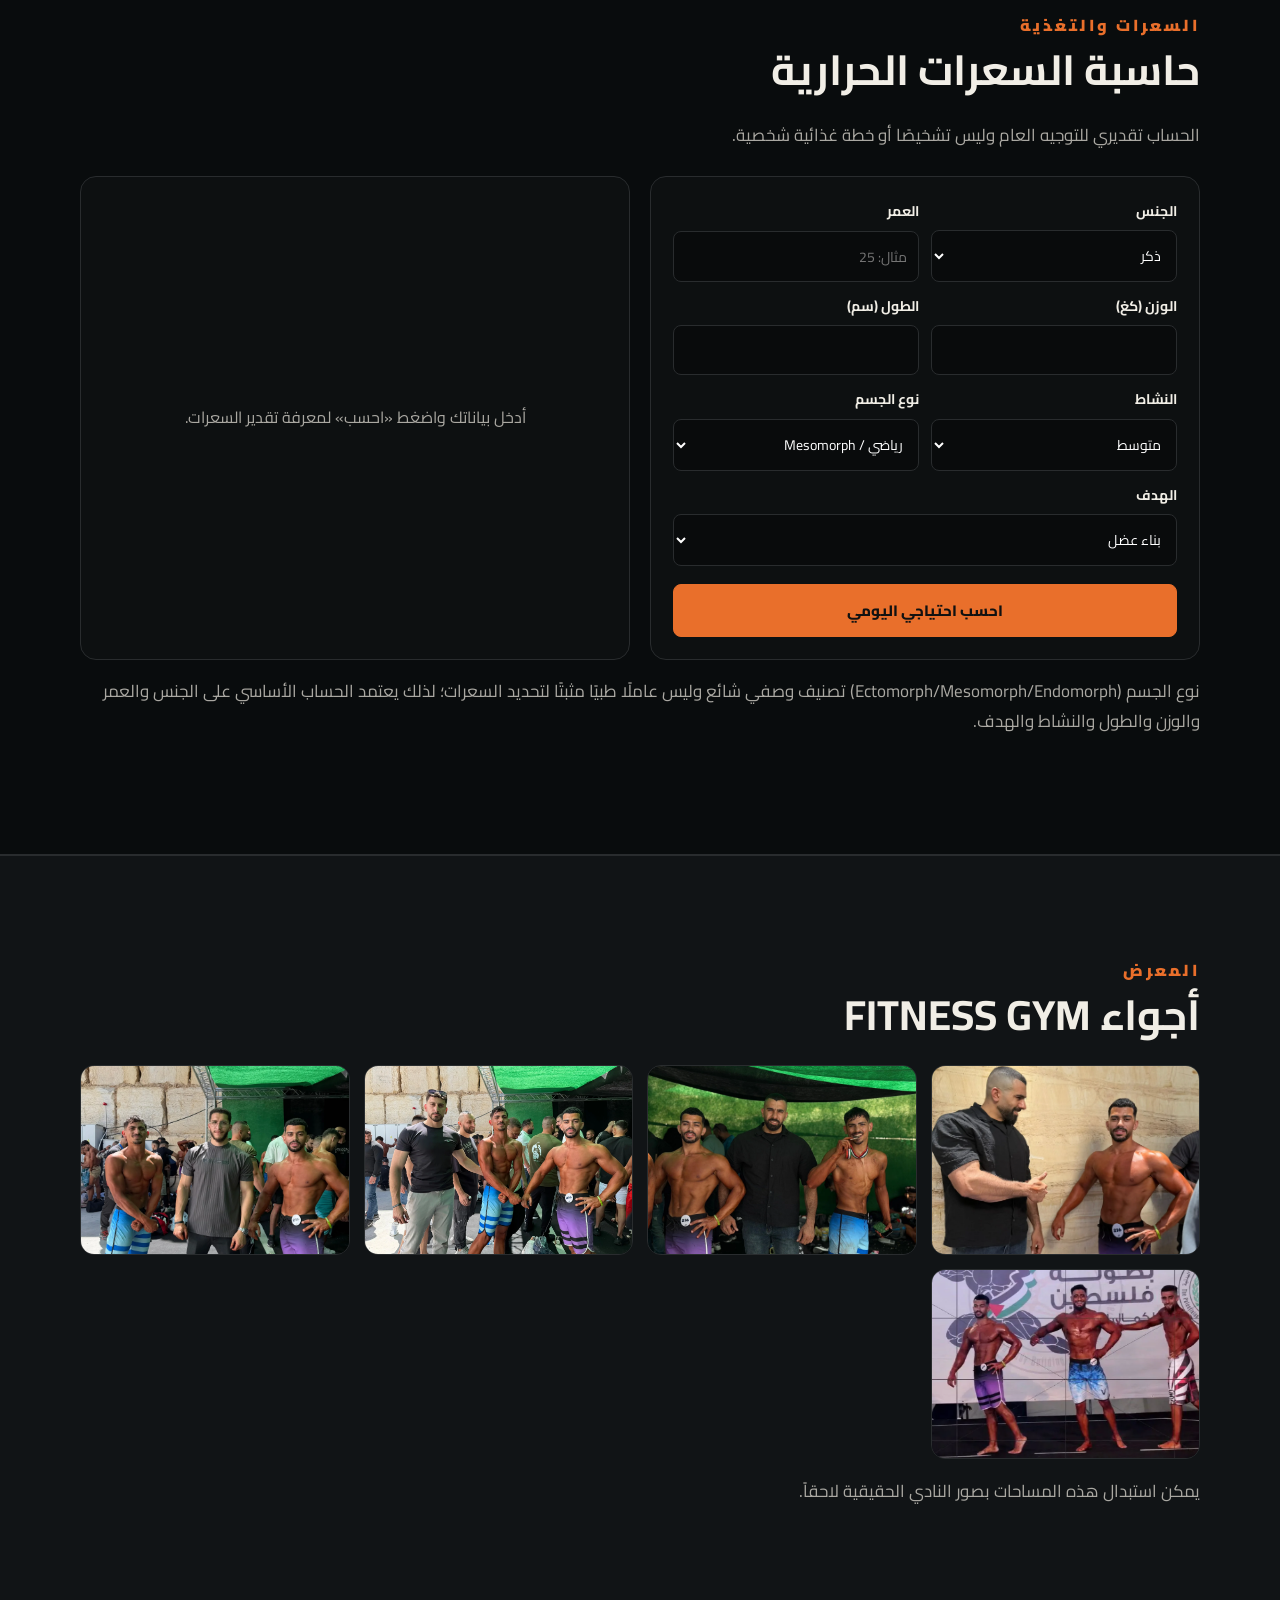
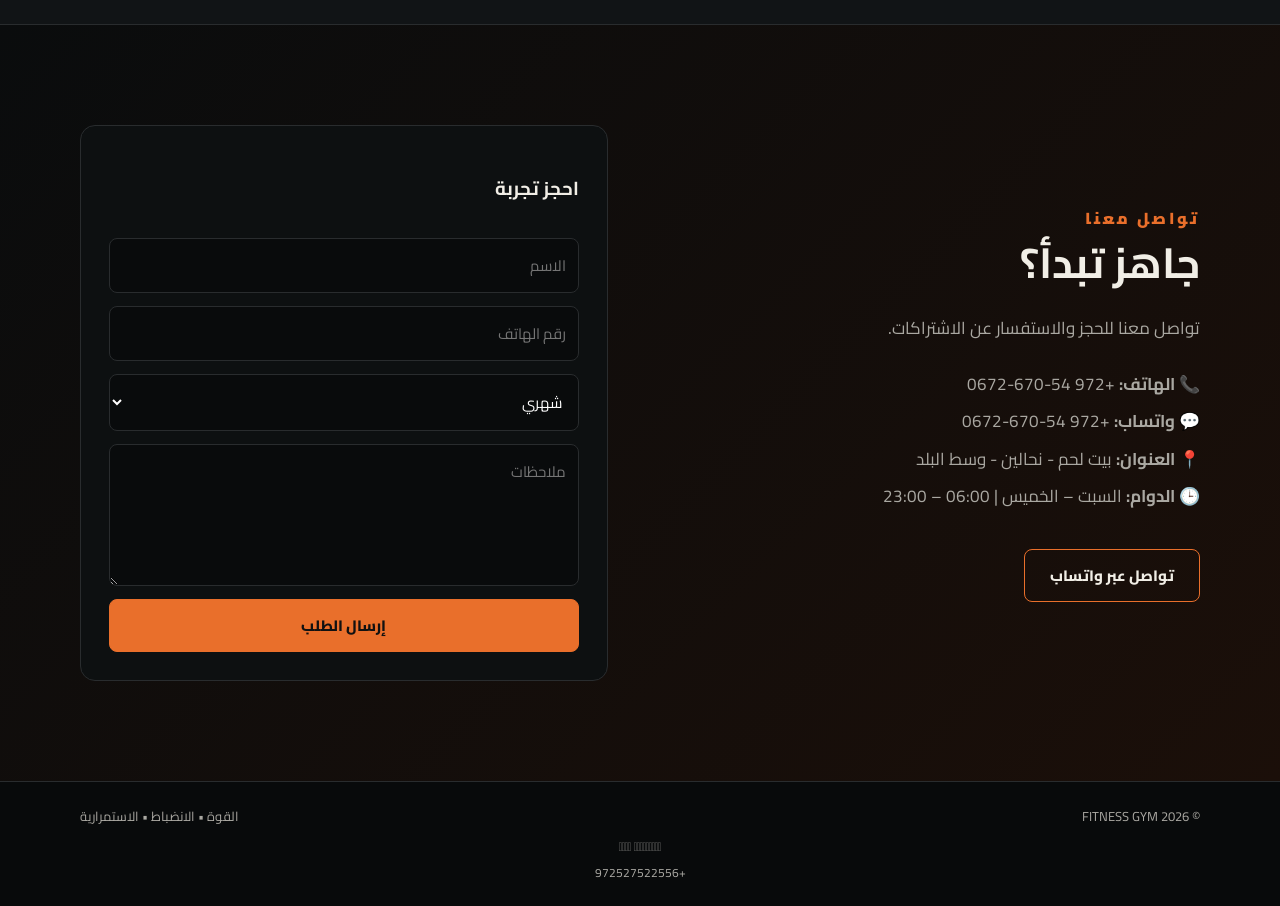
==== commit 1b01c318: "Add files via upload" ====
--- a/index.html
+++ b/index.html
@@ -109,8 +109,8 @@
 <!-- Supabase must load before any script that uses window.supabaseClient. -->
 <script src="https://cdn.jsdelivr.net/npm/@supabase/supabase-js@2"></script>
 <script src="supabase-config.js"></script>
-<script src="site-config.js?v=3"></script>
-<script src="site-public.js?v=3"></script>
+<script src="site-config.js?v=5-mobile"></script>
+<script src="site-public.js?v=5-mobile"></script>
 <script src="script.js"></script>
 <script src="player-portal.js?v=12"></script>
 
@@ -129,7 +129,14 @@
   function publicProductImage(value) {
     const raw = String(value ?? "").trim();
     if (!raw) return "";
-    if (/^https?:\/\//i.test(raw) || /^(data:|blob:|\/|\.\.?\/)/i.test(raw)) return raw;
+    if (/^https?:\/\//i.test(raw) || /^(data:|blob:)/i.test(raw)) return raw;
+    if (/^\//.test(raw) || /^\.\/?/.test(raw) || /^assets\//i.test(raw)) {
+      try {
+        const tag = [...document.scripts].find(s => /site-public(?:\.min)?\.js(?:\?|$)/i.test(s.src));
+        const root = tag ? new URL('./', tag.src).href : new URL('./', document.baseURI).href;
+        return new URL(raw.replace(/^\//, '') + (raw.includes('?')?'&':'?') + 'v=20260821m', root).href;
+      } catch (_) {}
+    }
     try {
       if (window.supabaseClient?.storage) {
         const path = raw.replace(/^site-media[\/:]/i, "");
@@ -196,7 +203,7 @@
       container.innerHTML = data.map(function (p) {
         const imageUrl = publicProductImage(p.image_url || p.image);
         const image = imageUrl
-          ? '<img src="' + esc(imageUrl) + '" alt="' + esc(p.name) + '" loading="lazy" decoding="async" style="width:100%;height:220px;object-fit:cover;border-radius:12px 12px 0 0;">'
+          ? '<img src="' + esc(imageUrl) + '" alt="' + esc(p.name) + '" loading="eager" fetchpriority="high" decoding="async" style="width:100%;height:220px;object-fit:cover;border-radius:12px 12px 0 0;">'
           : '<div class="product-placeholder">🏋️</div>';
         const stock = Number(p.stock || 0);
         const buy = stock > 0
--- a/style.css
+++ b/style.css
@@ -148,3 +148,5 @@
 @media(max-width:520px){.player-head{align-items:stretch;flex-direction:column}.player-head .btn{width:100%}.player-summary{grid-template-columns:1fr}.player-nutrition-grid{grid-template-columns:1fr 1fr}}
 
 .workout-media.image-failed,.gallery-image:has(.image-failed){display:grid;place-items:center;background:linear-gradient(135deg,#21130b,#0a0c0d);min-height:220px}.workout-media.image-failed:after{content:"🏋️";font-size:56px}.gallery-image:has(.image-failed):after{content:"FITNESS GYM";font-weight:900;letter-spacing:3px;color:#bbb}
+
+@media (max-width:700px){.gallery .gallery-image img,.workout-media>img,.product-card img{display:block!important;opacity:1!important;visibility:visible!important;-webkit-transform:translateZ(0);transform:translateZ(0)}.gallery .gallery-image,.workout-media,.product-card{overflow:hidden;-webkit-backface-visibility:hidden;backface-visibility:hidden}.gallery .gallery-image{min-height:190px}.workout-media>img{min-height:220px}}
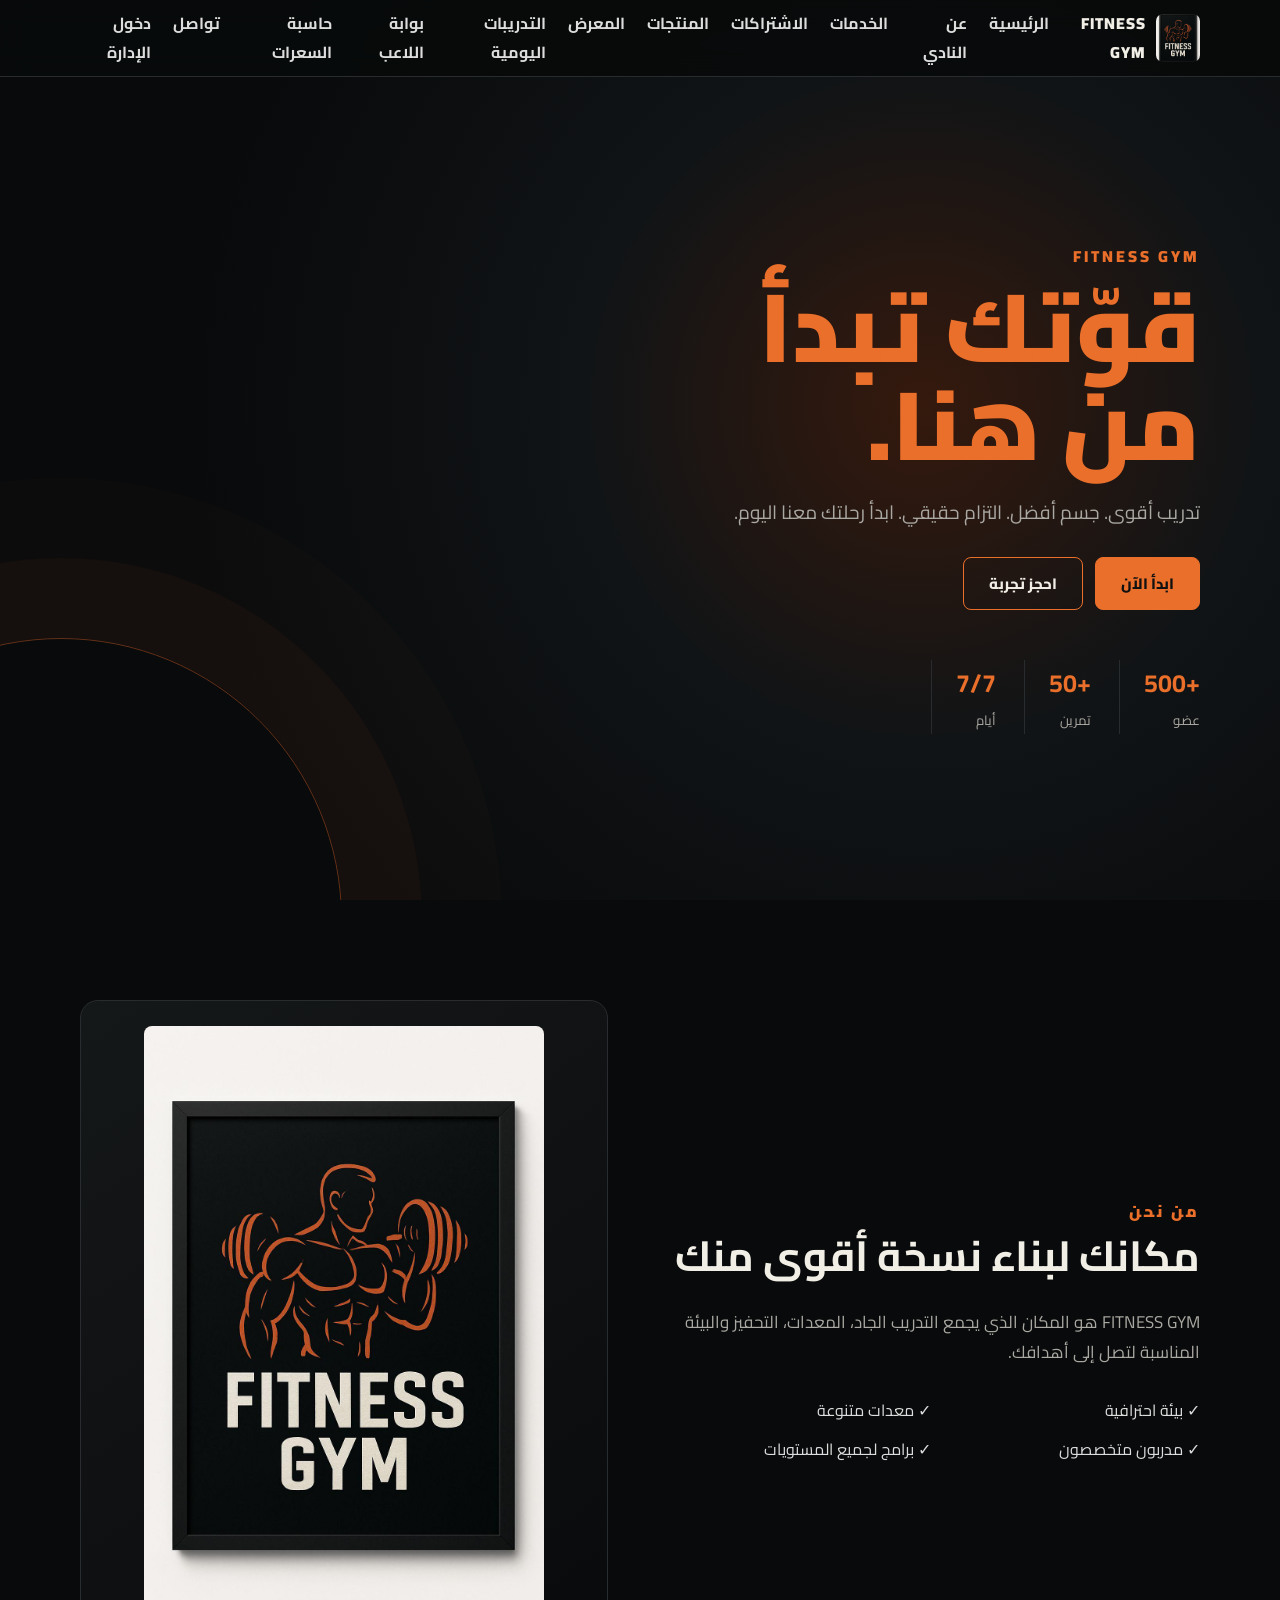
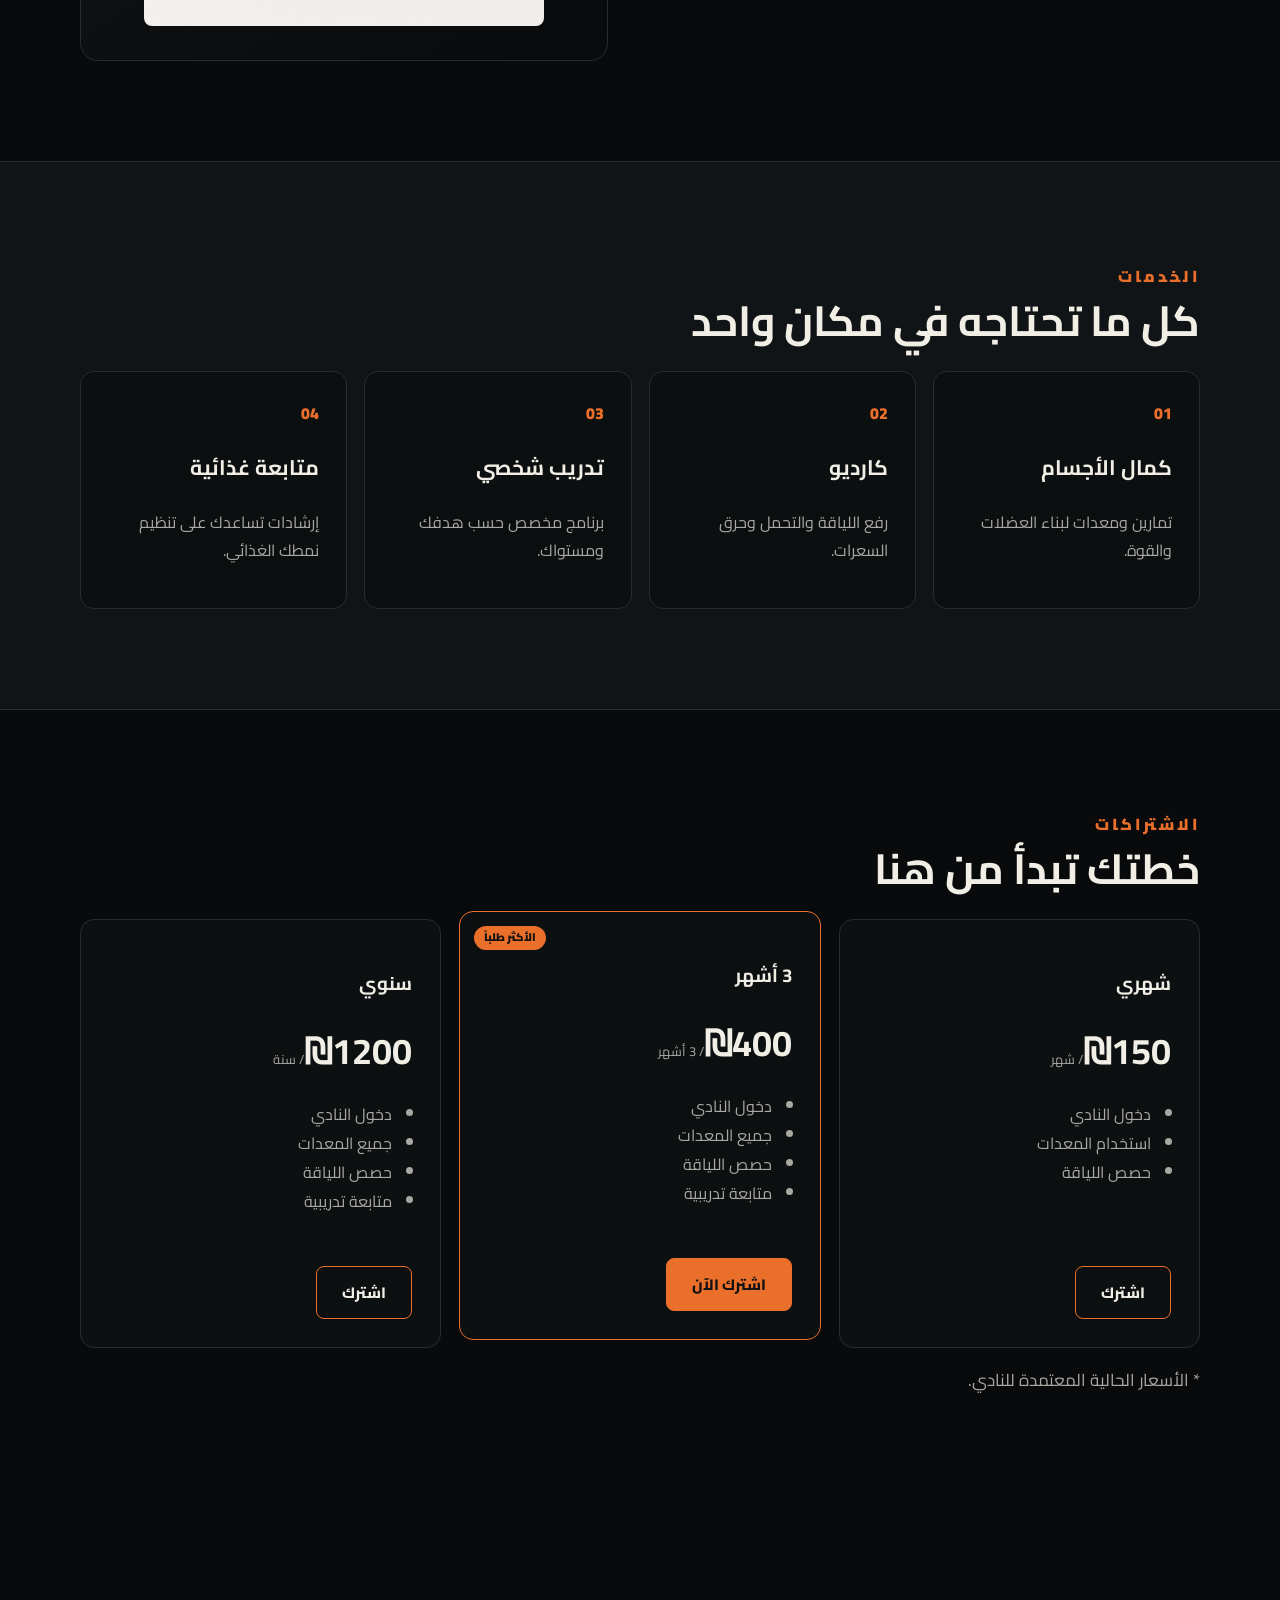
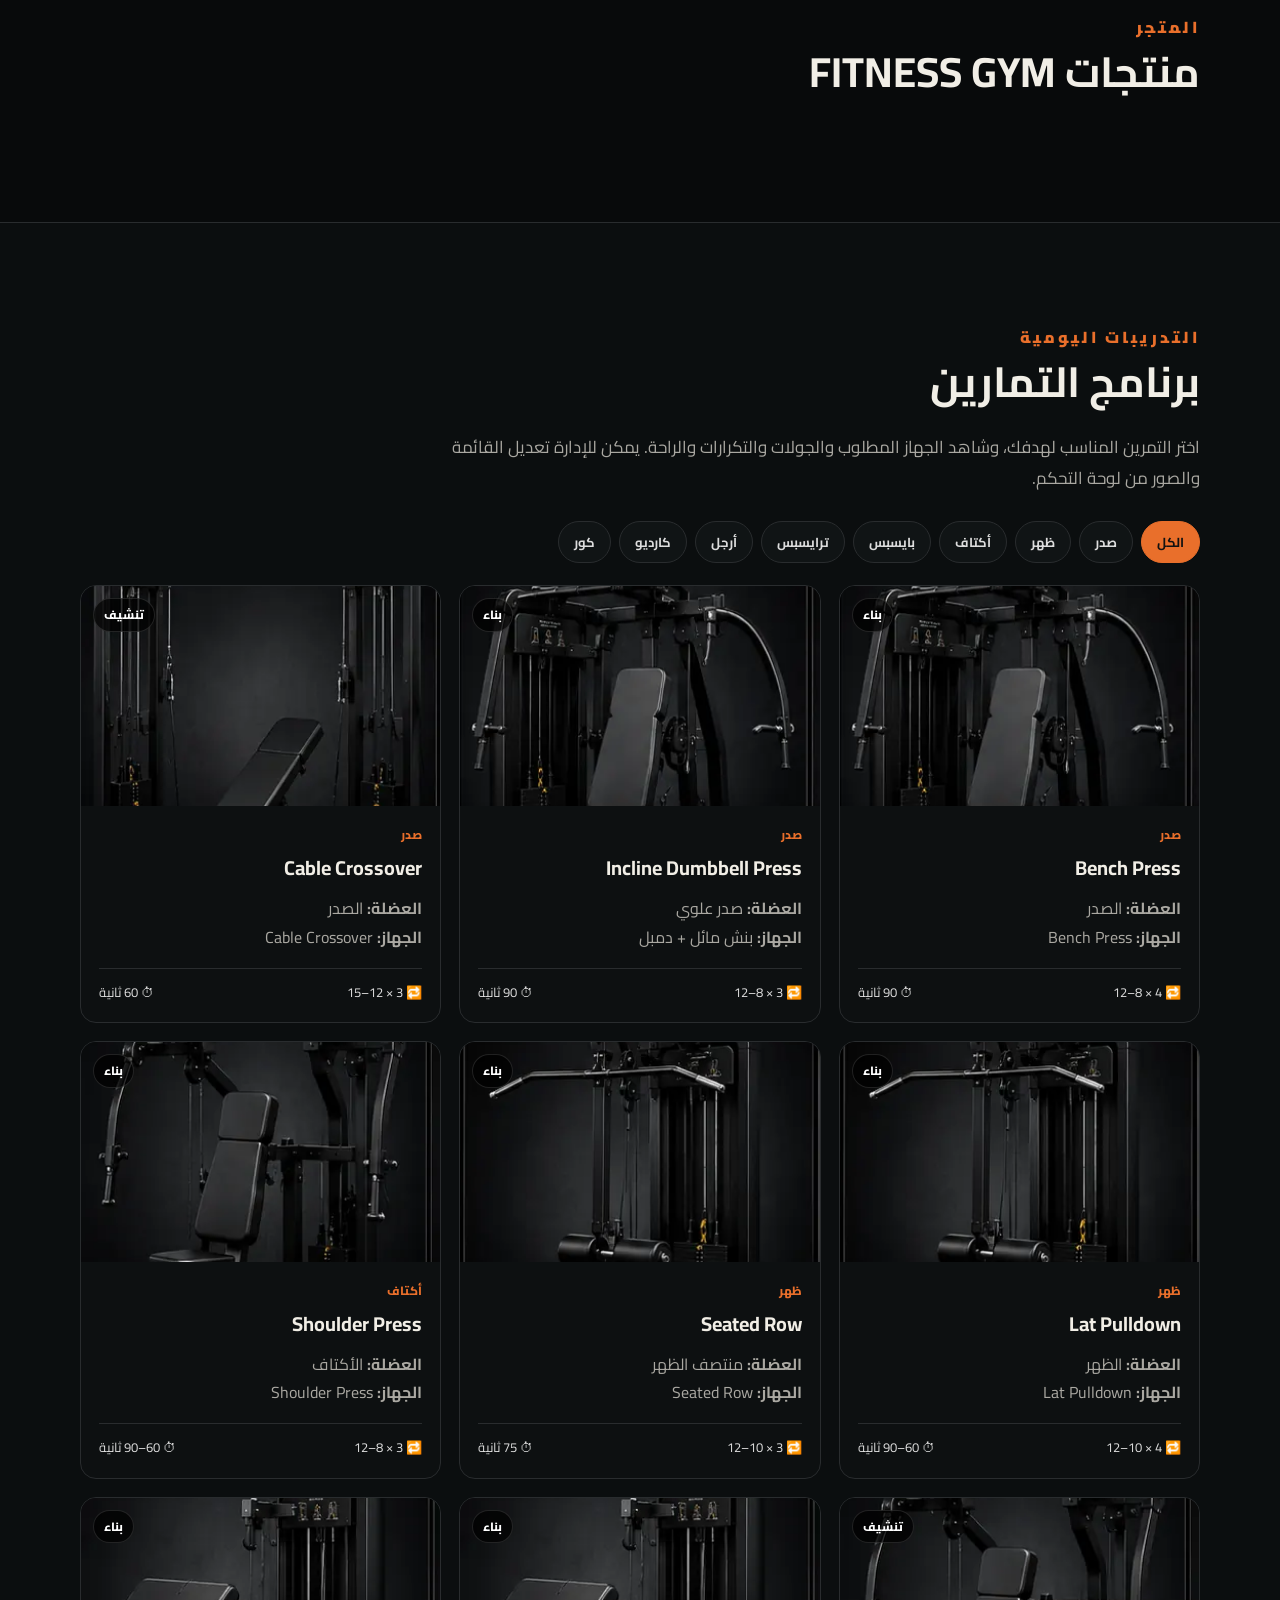
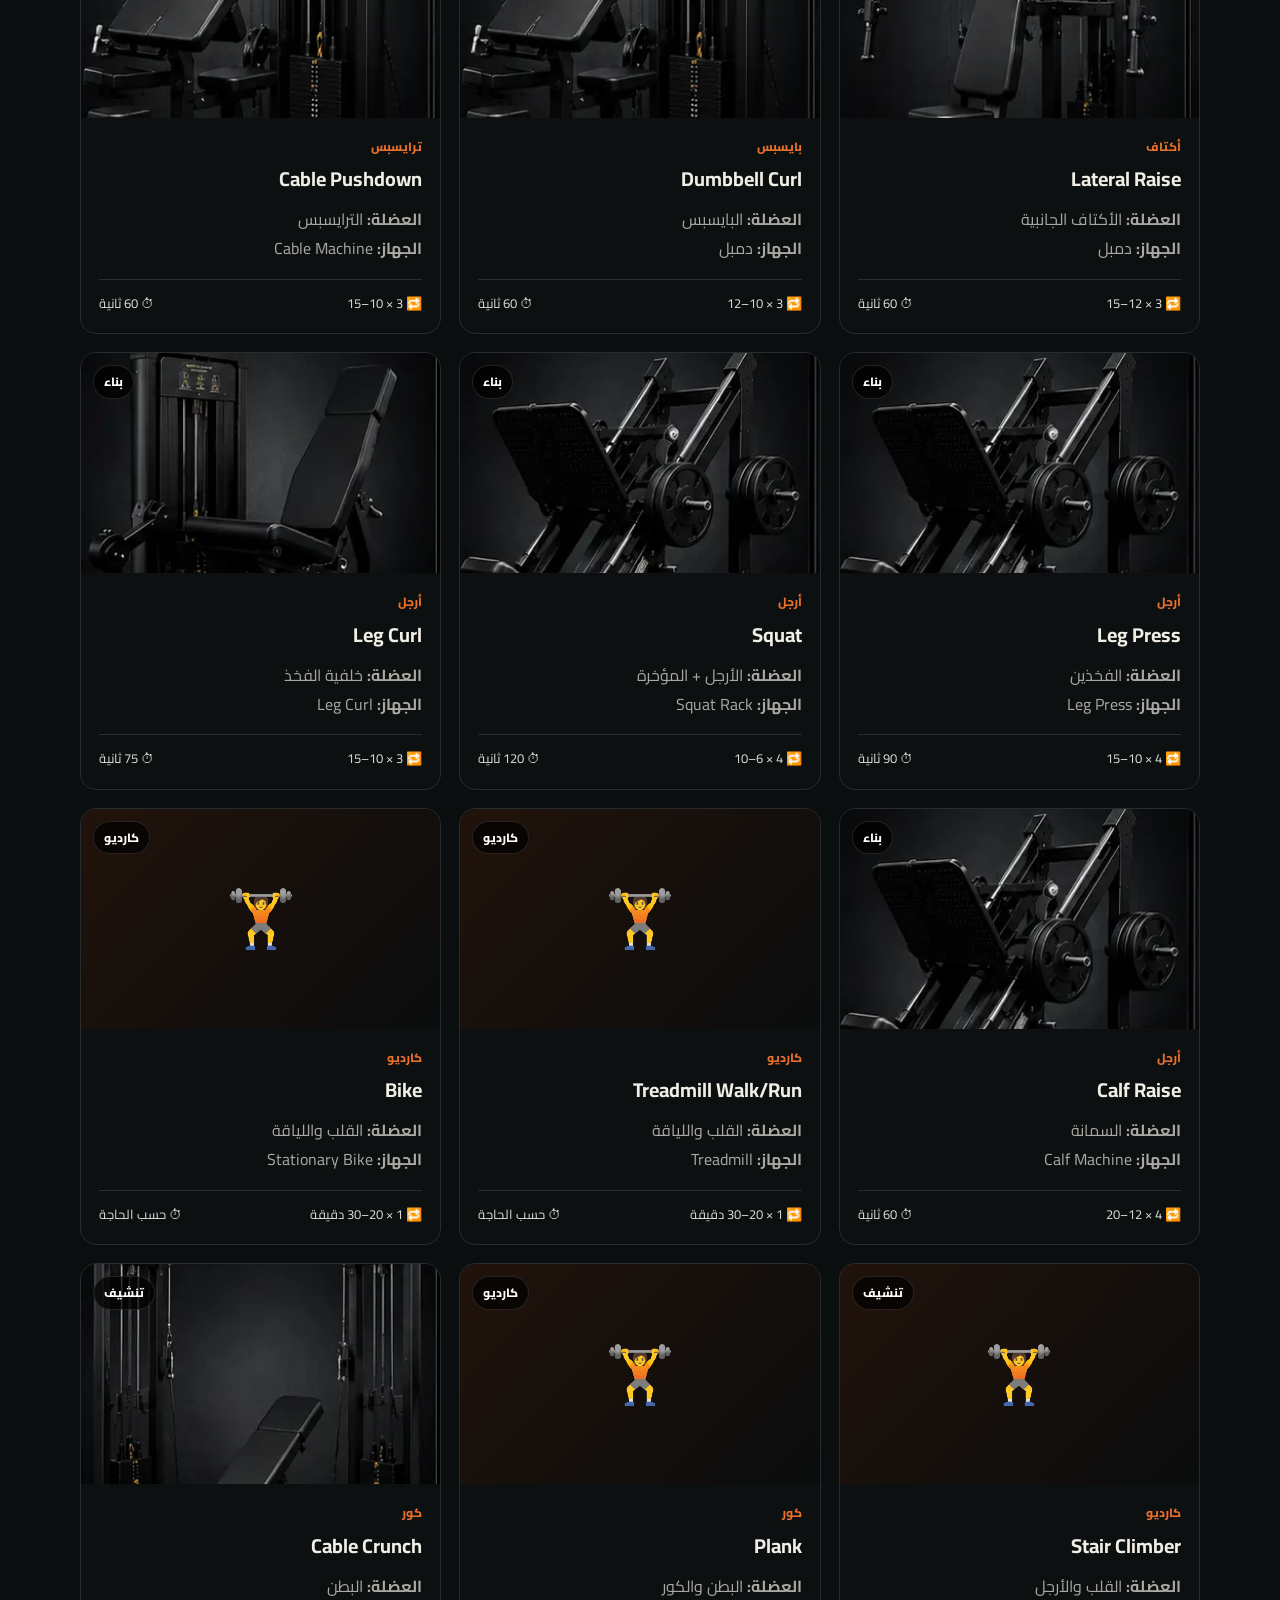
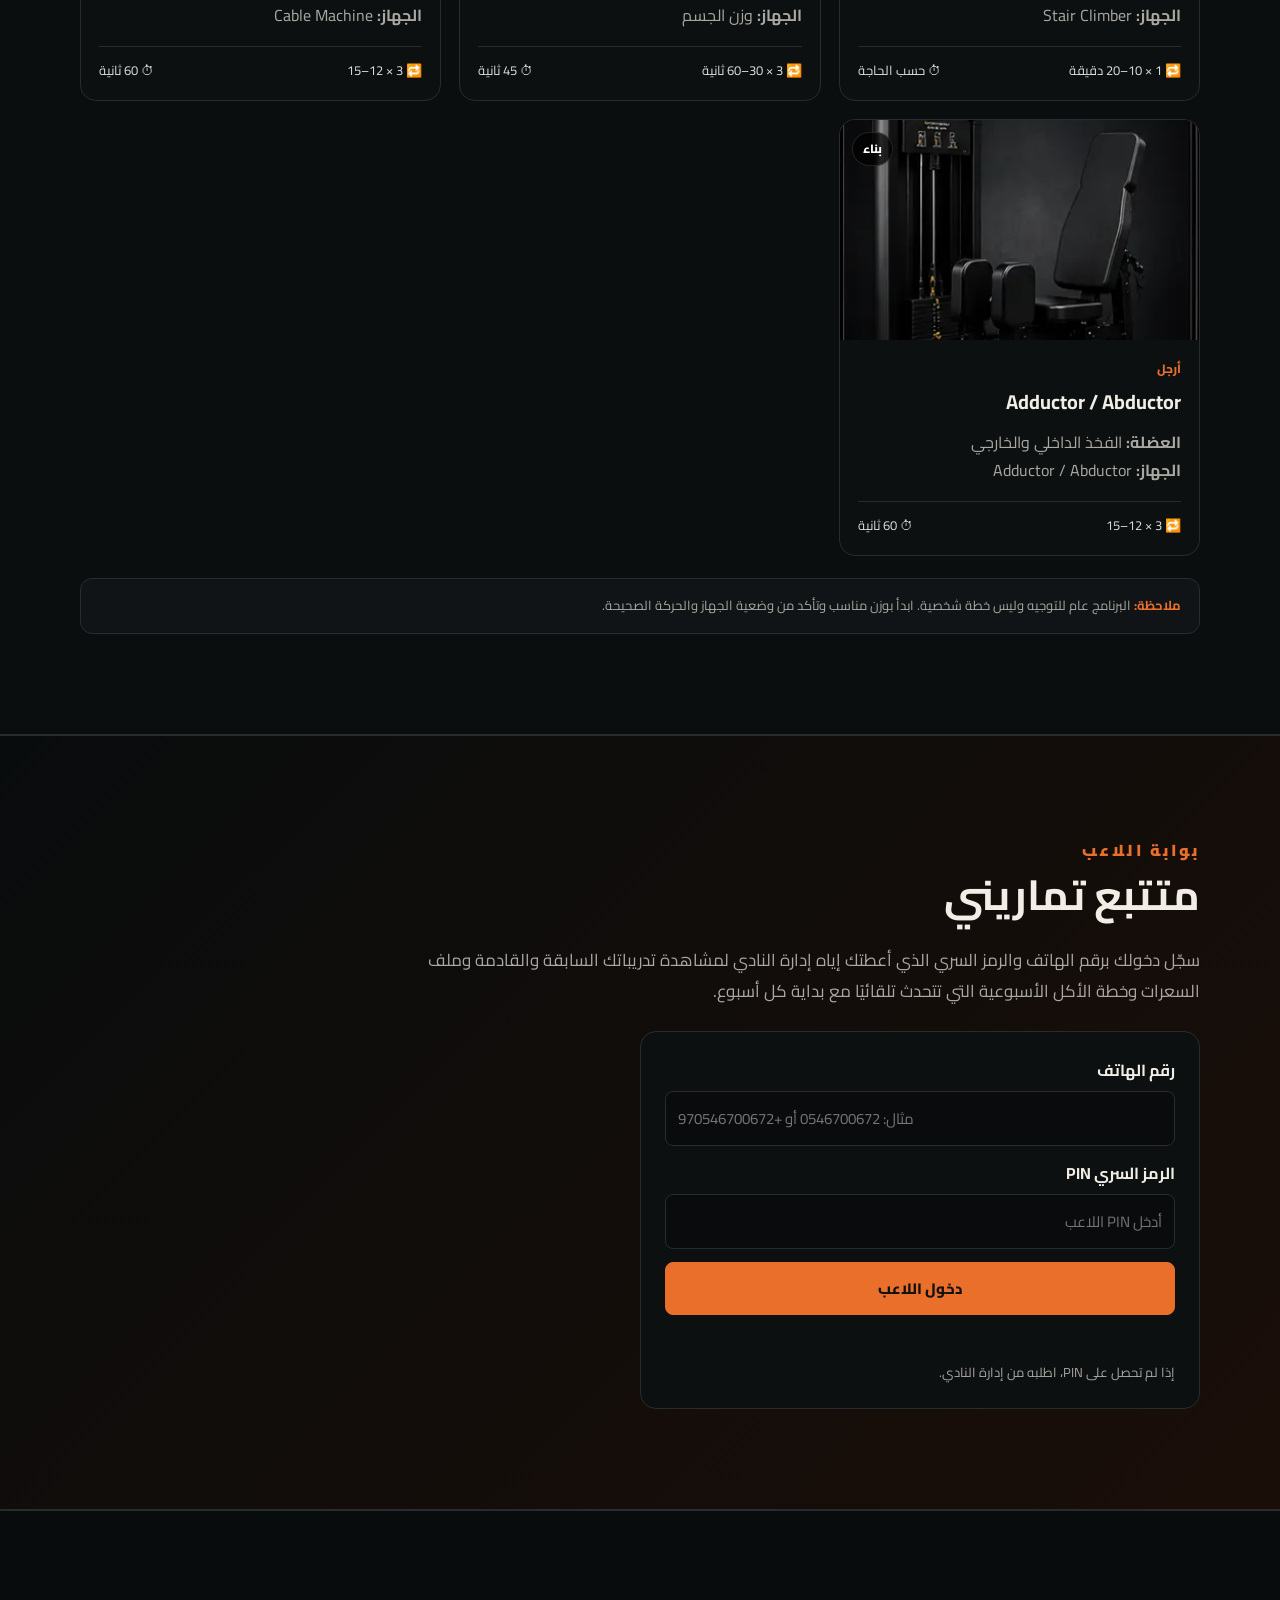
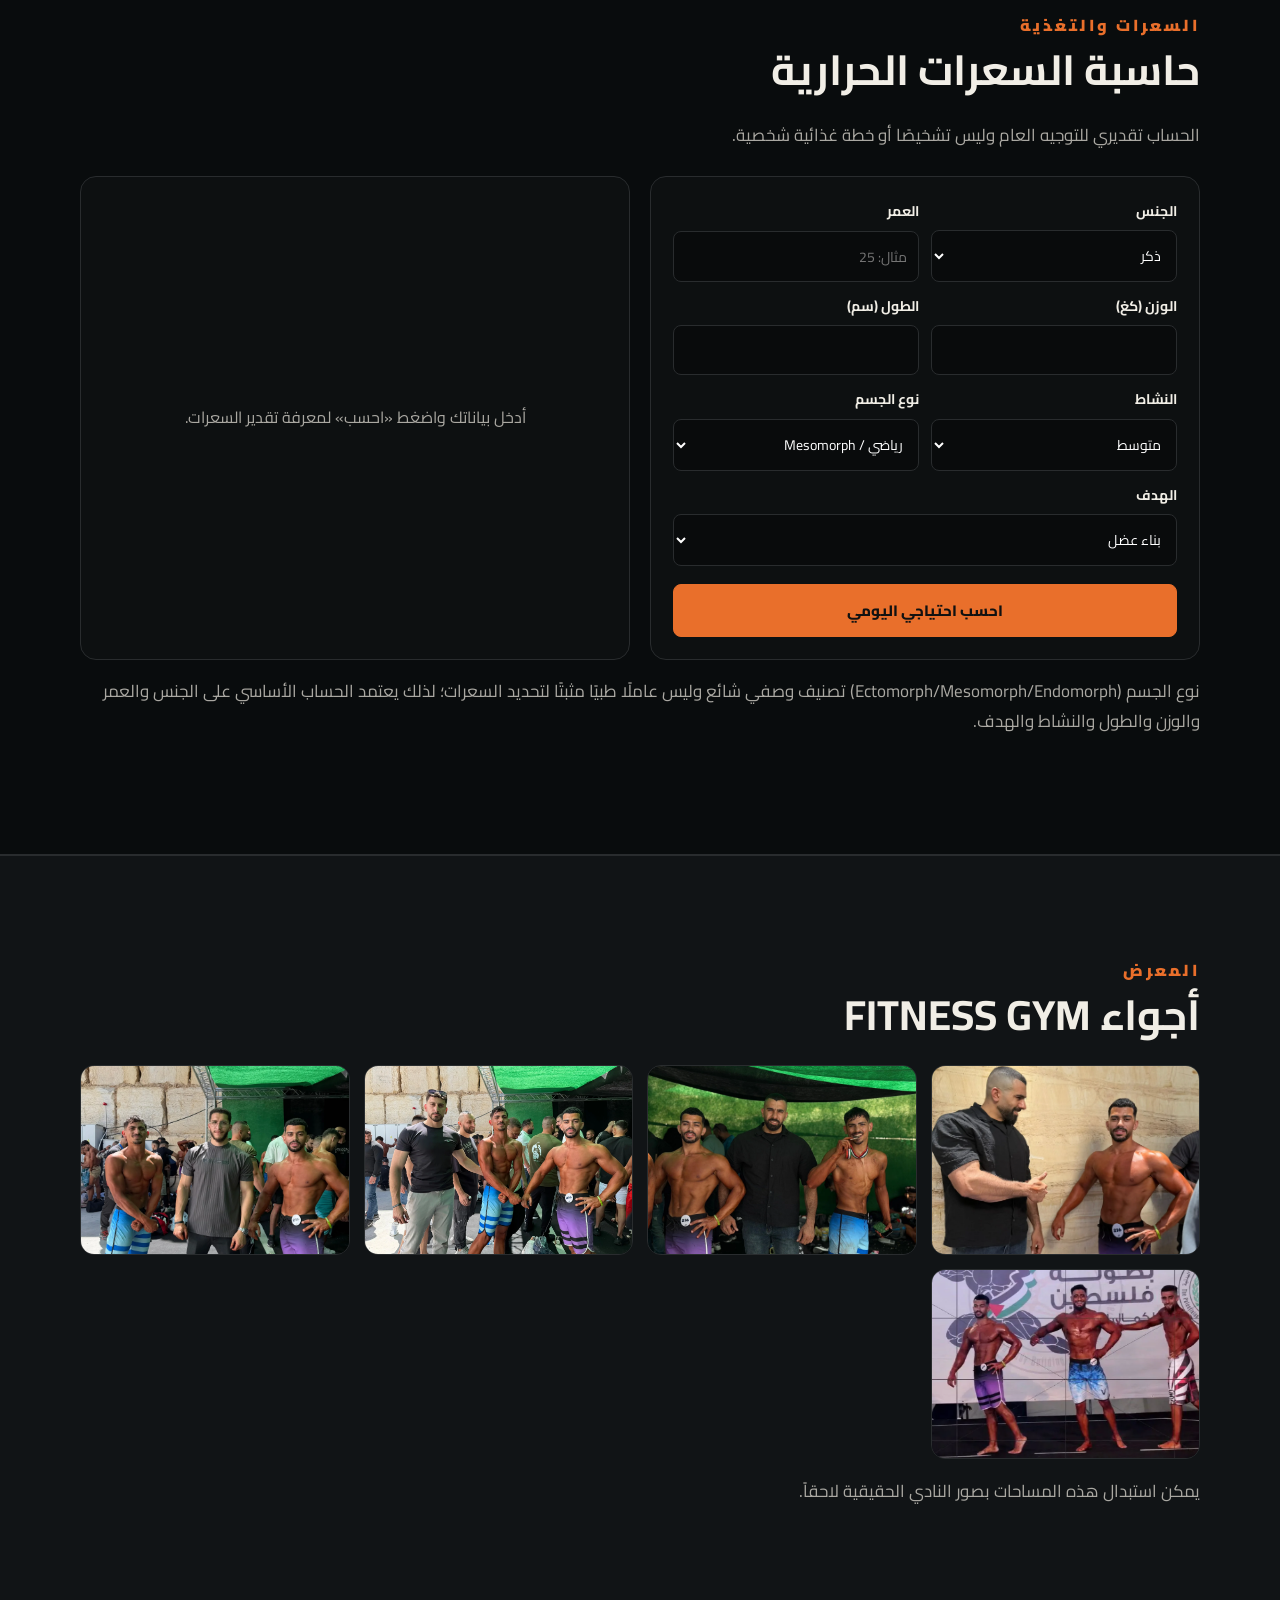
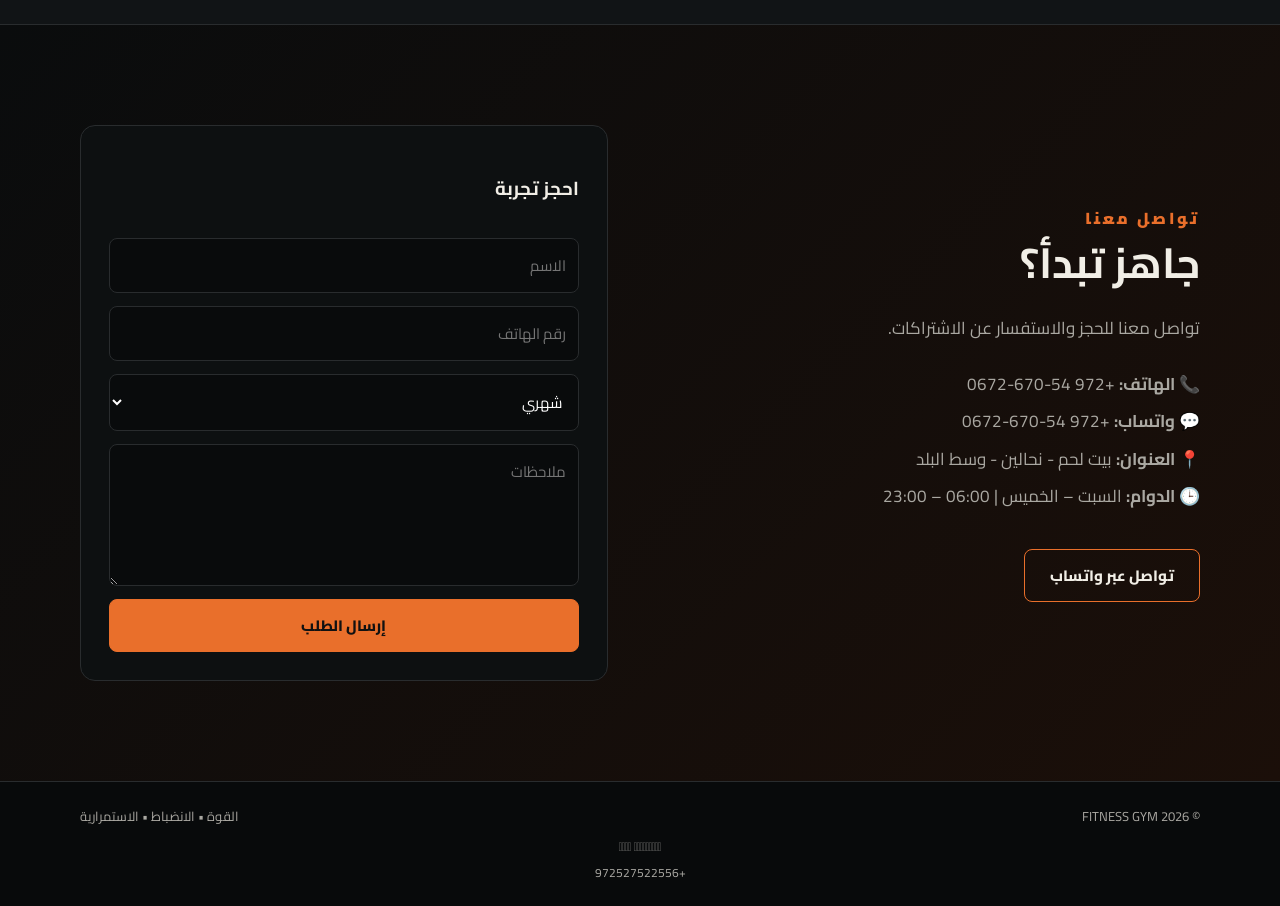
==== commit 20c3a543: "Add files via upload" ====
--- a/index.html
+++ b/index.html
@@ -45,7 +45,7 @@
 
 <section id="player-portal" class="section player-portal"><div class="wrap">
 <div class="tag">بوابة اللاعب</div><h2>متتبع تماريني</h2>
-<p class="player-intro">سجّل دخولك برقم الهاتف والرمز السري الذي أعطتك إياه إدارة النادي لمشاهدة تدريباتك السابقة والقادمة وملف السعرات.</p>
+<p class="player-intro">سجّل دخولك برقم الهاتف والرمز السري الذي أعطتك إياه إدارة النادي لمشاهدة تدريباتك السابقة والقادمة وملف السعرات وخطة الأكل الأسبوعية التي تتحدث تلقائيًا مع بداية كل أسبوع.</p>
 <div id="playerLoginBox" class="player-login-card">
 <form id="playerLoginForm" class="player-login-form">
 <label>رقم الهاتف<input id="playerPhone" type="tel" inputmode="tel" autocomplete="username" required placeholder="مثال: 0546700672 أو +970546700672"></label>
@@ -112,7 +112,7 @@
 <script src="site-config.js?v=5-mobile"></script>
 <script src="site-public.js?v=5-mobile"></script>
 <script src="script.js"></script>
-<script src="player-portal.js?v=12"></script>
+<script src="player-portal.js?v=13"></script>
 
 <!-- Supabase products + WhatsApp shopping -->
 <script>
--- a/style.css
+++ b/style.css
@@ -150,3 +150,5 @@
 .workout-media.image-failed,.gallery-image:has(.image-failed){display:grid;place-items:center;background:linear-gradient(135deg,#21130b,#0a0c0d);min-height:220px}.workout-media.image-failed:after{content:"🏋️";font-size:56px}.gallery-image:has(.image-failed):after{content:"FITNESS GYM";font-weight:900;letter-spacing:3px;color:#bbb}
 
 @media (max-width:700px){.gallery .gallery-image img,.workout-media>img,.product-card img{display:block!important;opacity:1!important;visibility:visible!important;-webkit-transform:translateZ(0);transform:translateZ(0)}.gallery .gallery-image,.workout-media,.product-card{overflow:hidden;-webkit-backface-visibility:hidden;backface-visibility:hidden}.gallery .gallery-image{min-height:190px}.workout-media>img{min-height:220px}}
+
+.player-weekly-meals{margin-top:20px;border-top:1px solid var(--line);padding-top:18px}.player-weekly-head{display:flex;justify-content:space-between;gap:12px;align-items:center;margin-bottom:12px}.player-weekly-head small{display:block;color:var(--muted);font-size:12px;margin-top:3px}.player-meal-days{display:grid;grid-template-columns:repeat(2,1fr);gap:12px}.player-meal-day{background:#101415;border:1px solid var(--line);border-radius:12px;padding:13px}.player-meal-day h4{margin:0 0 9px;color:var(--orange);display:flex;justify-content:space-between;gap:8px}.player-meal-day h4 small{color:var(--muted);font-size:11px;font-weight:400}.player-meal{display:flex;justify-content:space-between;gap:12px;align-items:flex-start;border-top:1px solid var(--line);padding:9px 0}.player-meal:first-of-type{border-top:0}.player-meal b{display:block;font-size:13px}.player-meal span{display:block;color:#ddd;font-size:12px;line-height:1.7;margin-top:2px}.player-meal strong{white-space:nowrap;color:var(--orange);font-size:12px}.player-food-note{color:var(--muted);font-size:12px;line-height:1.8;margin-bottom:0}@media(max-width:700px){.player-meal-days{grid-template-columns:1fr}.player-weekly-head{align-items:flex-start;flex-direction:column}}
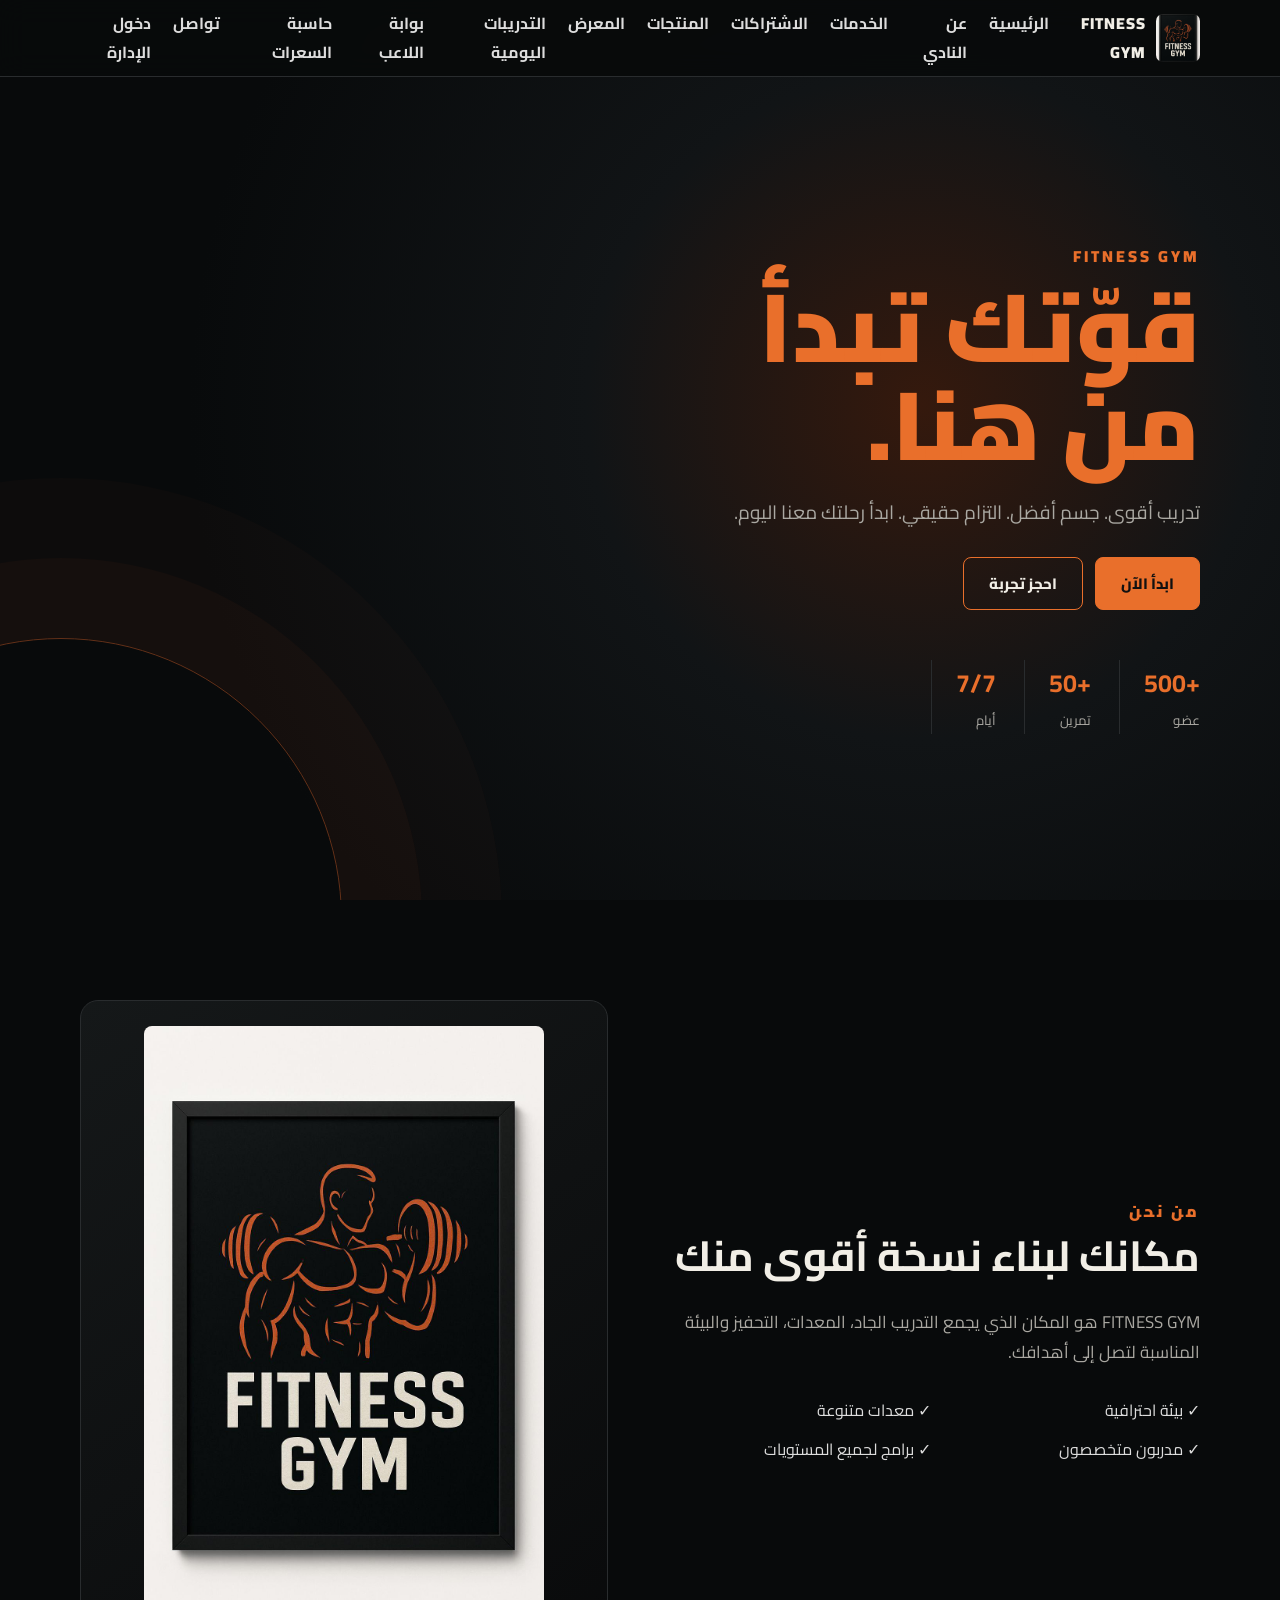
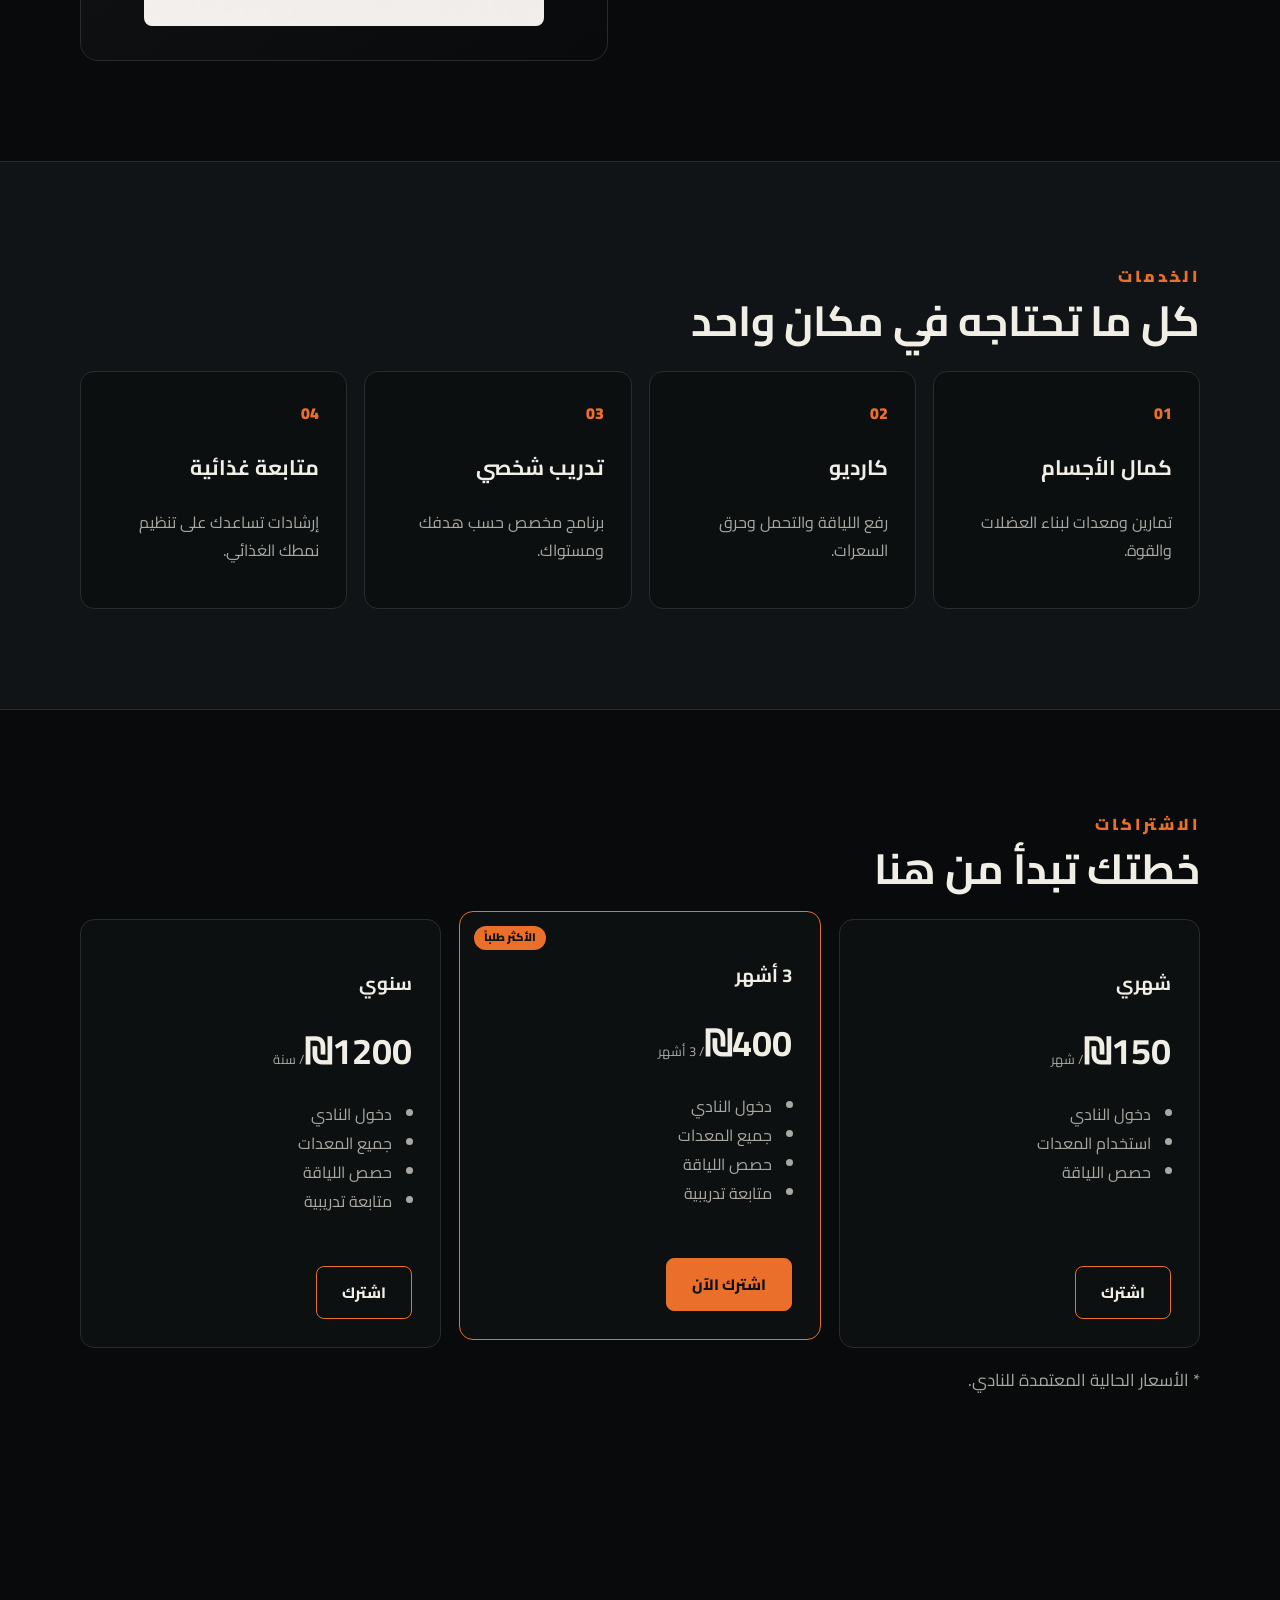
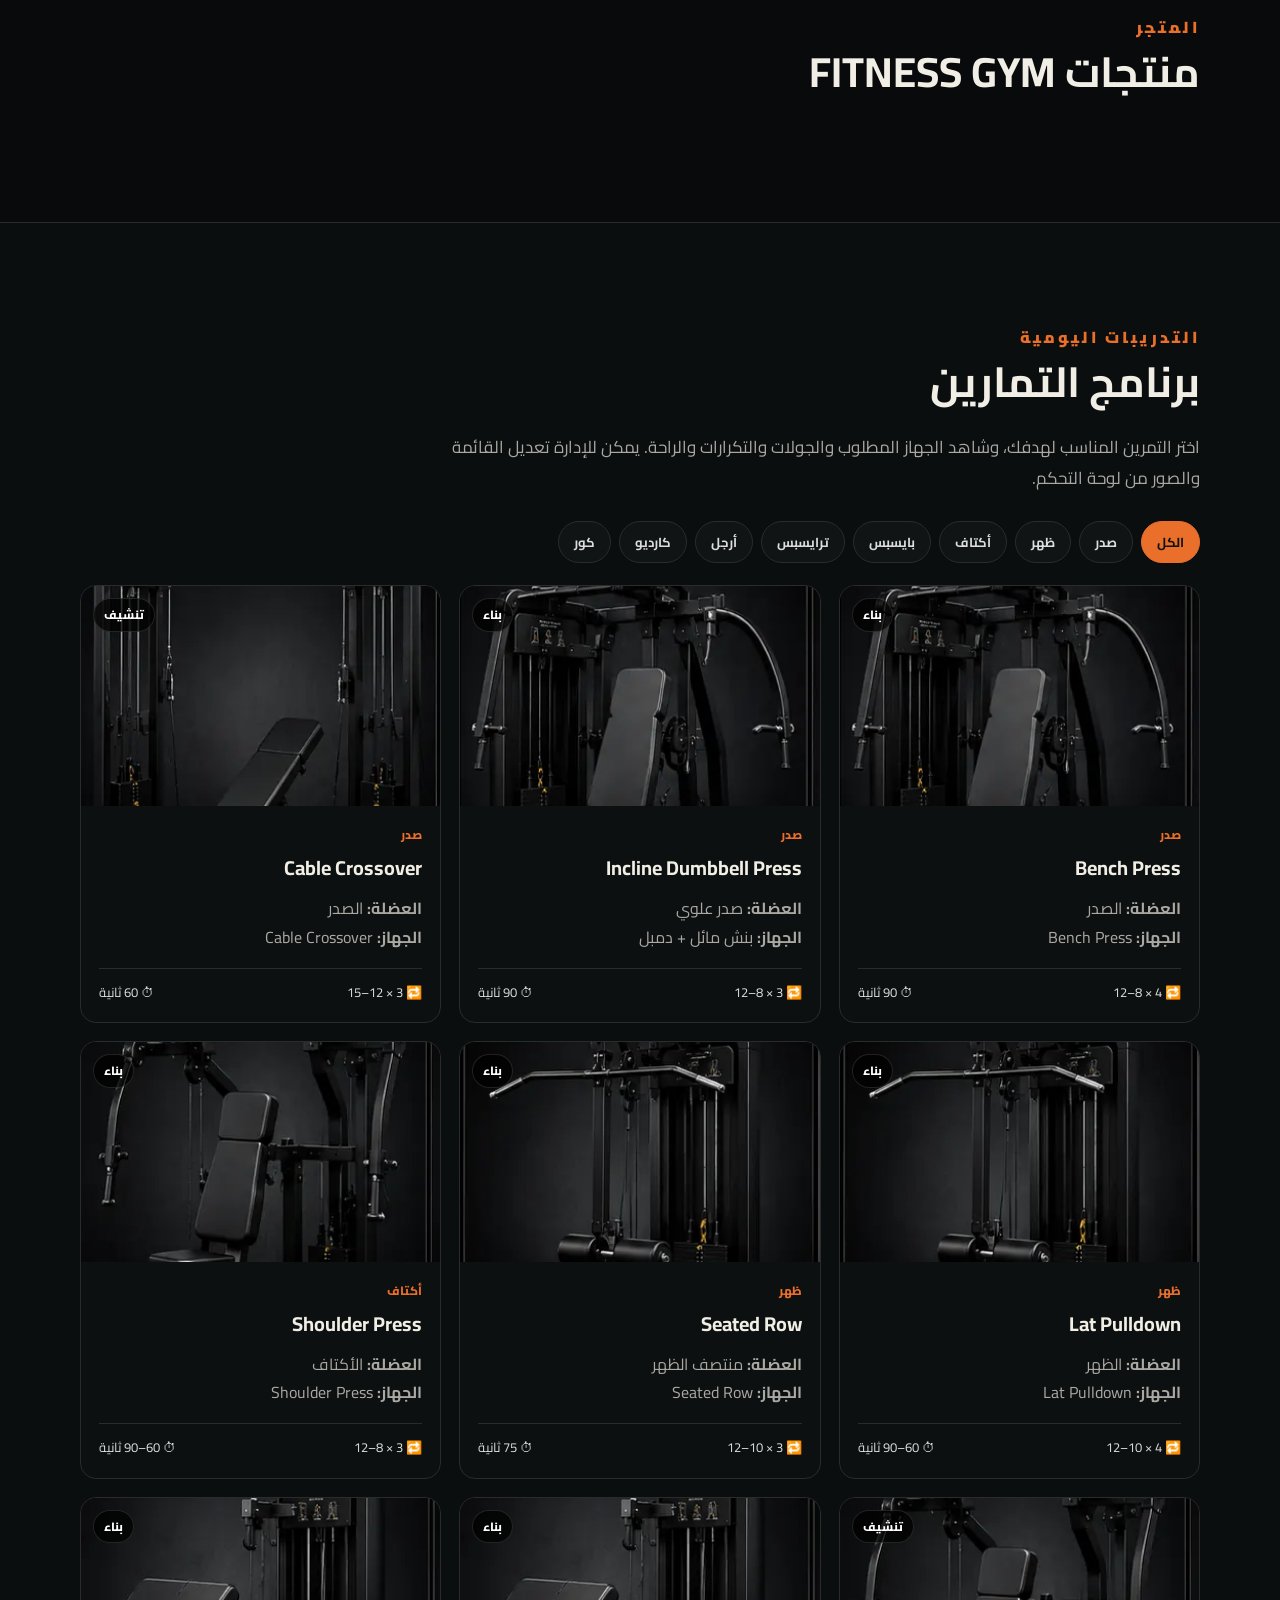
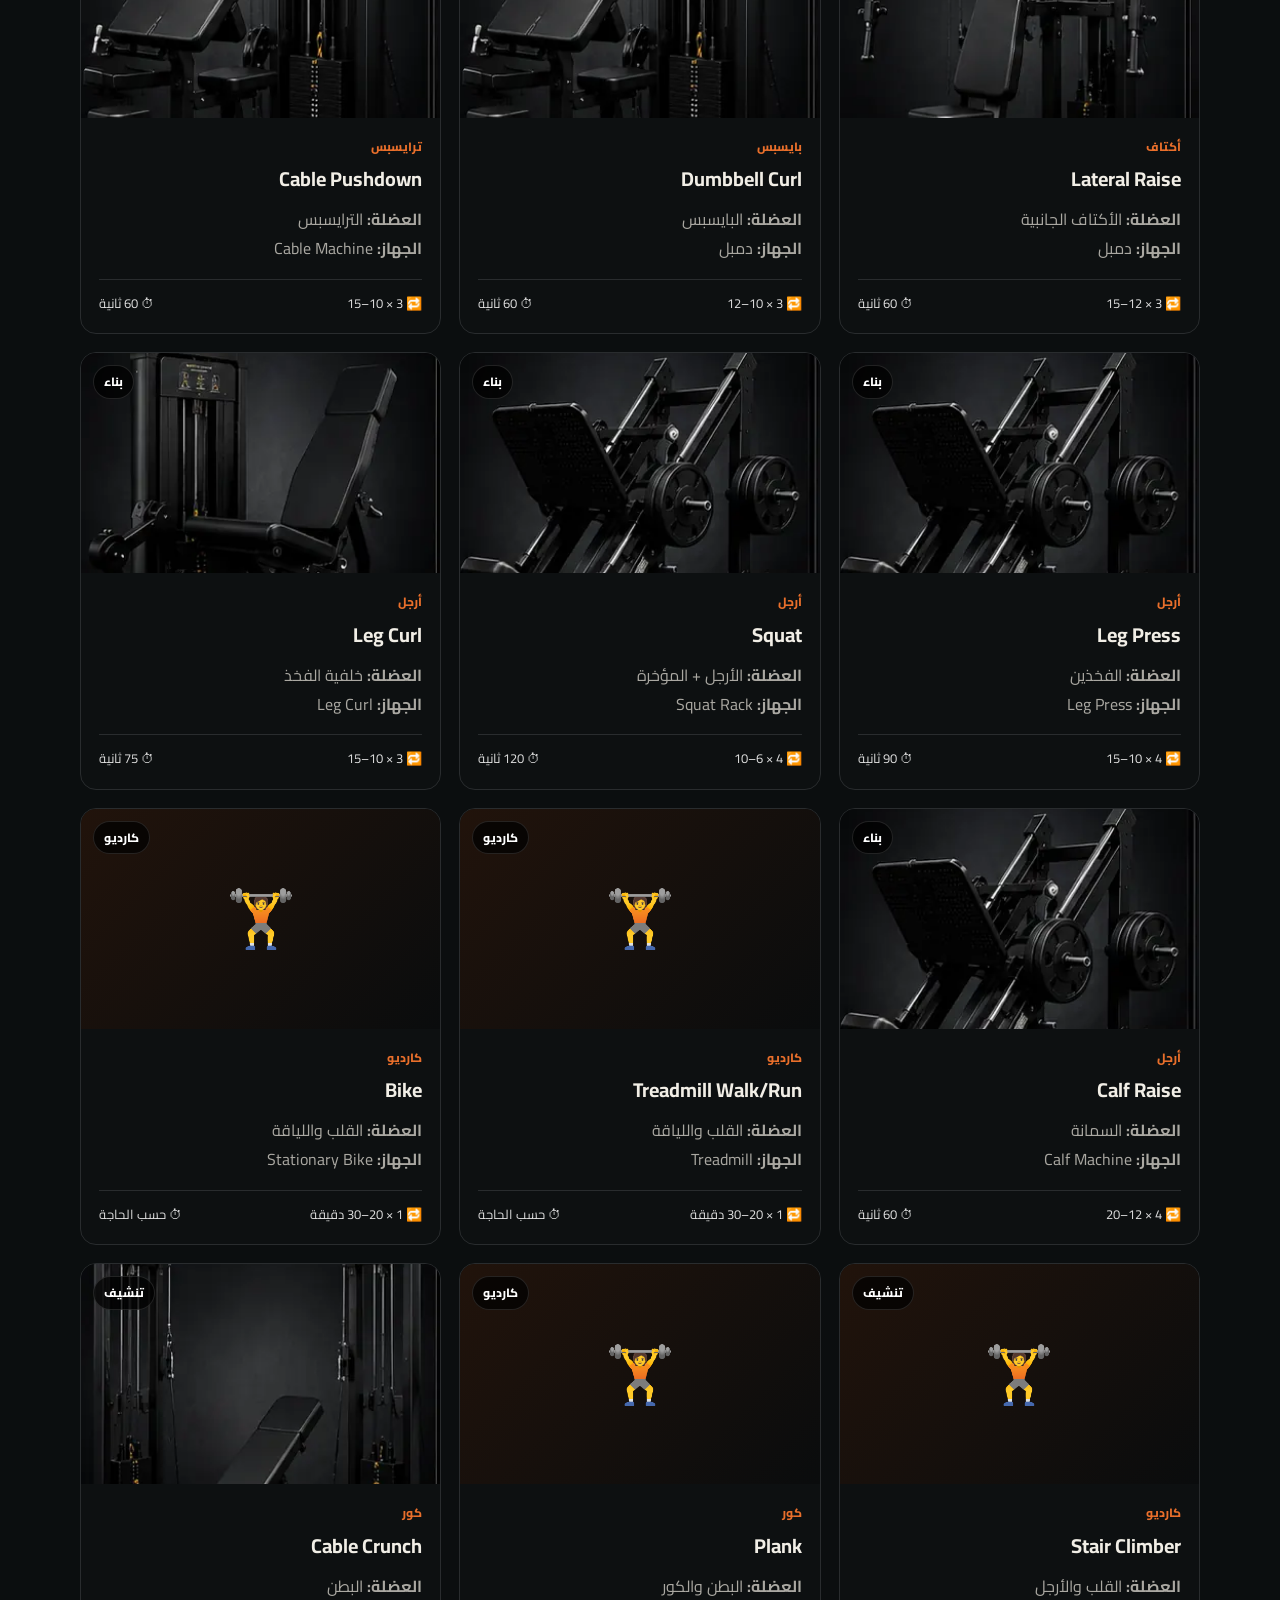
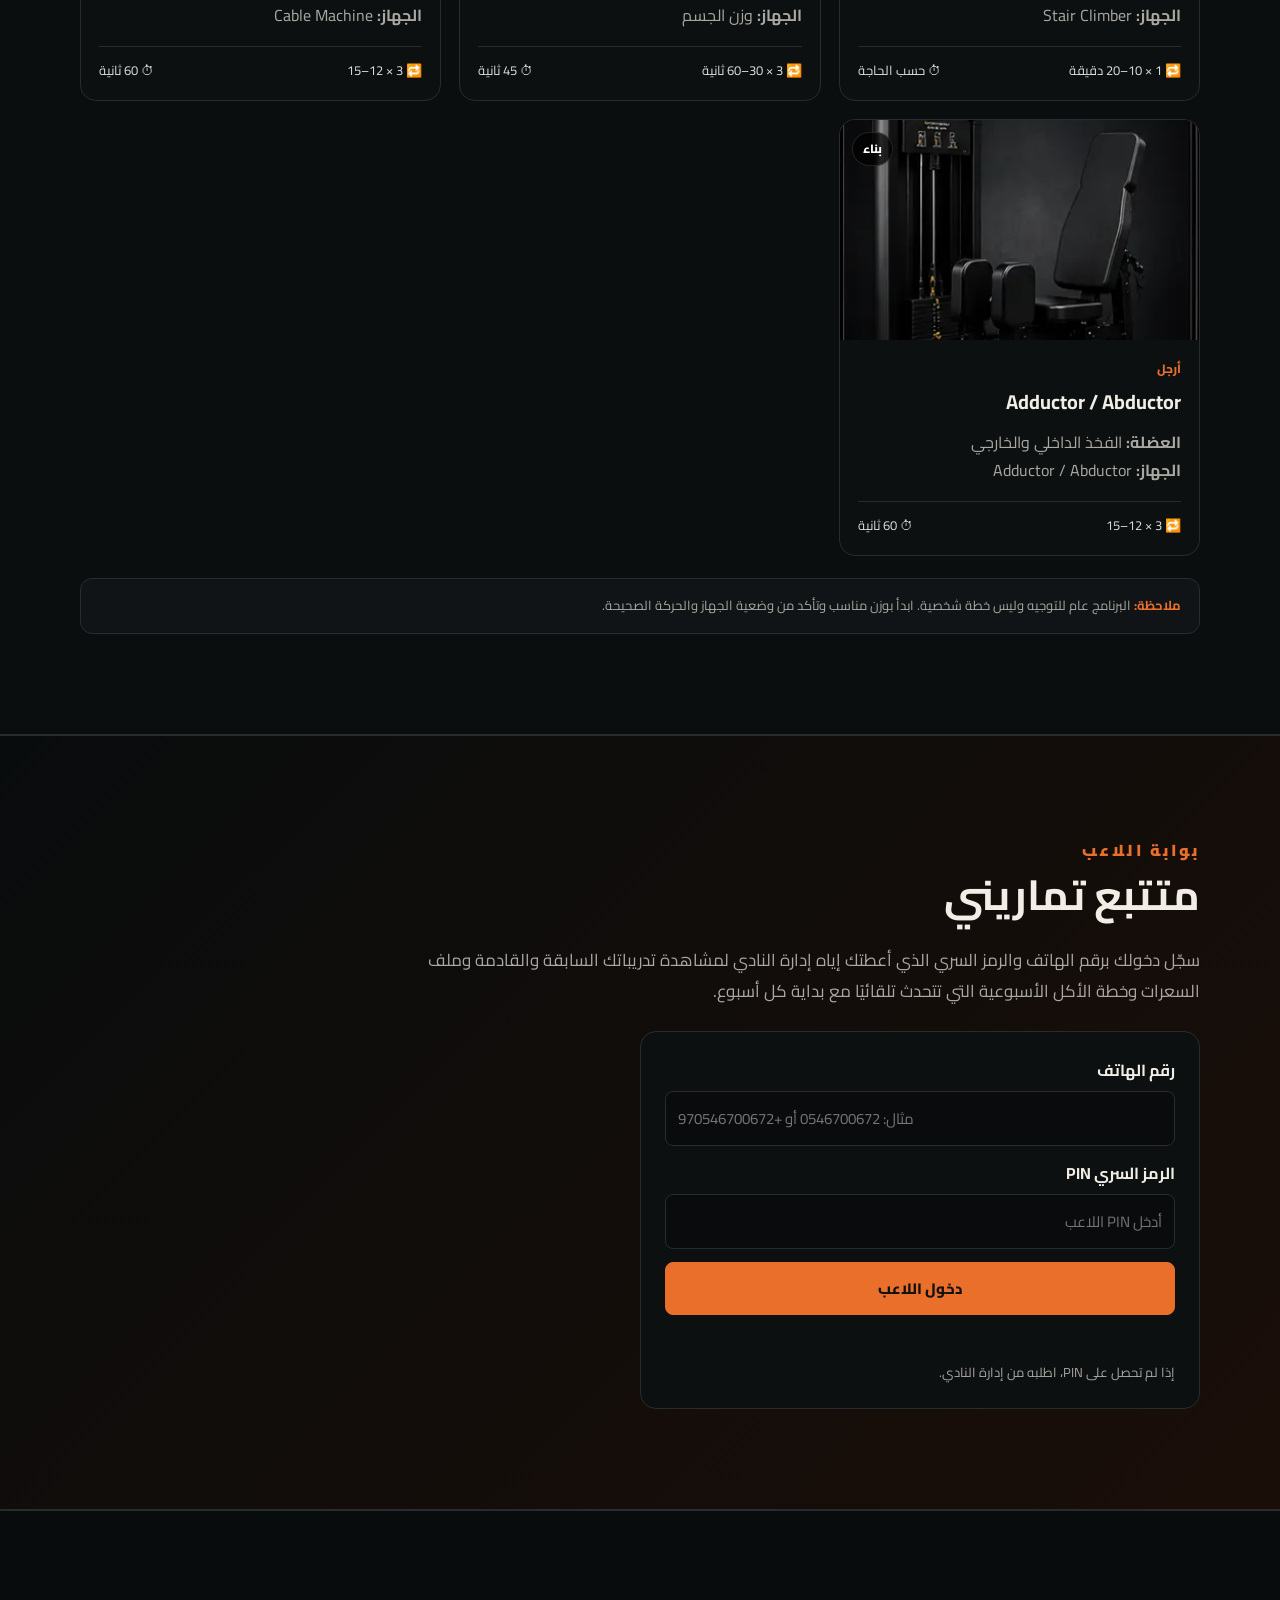
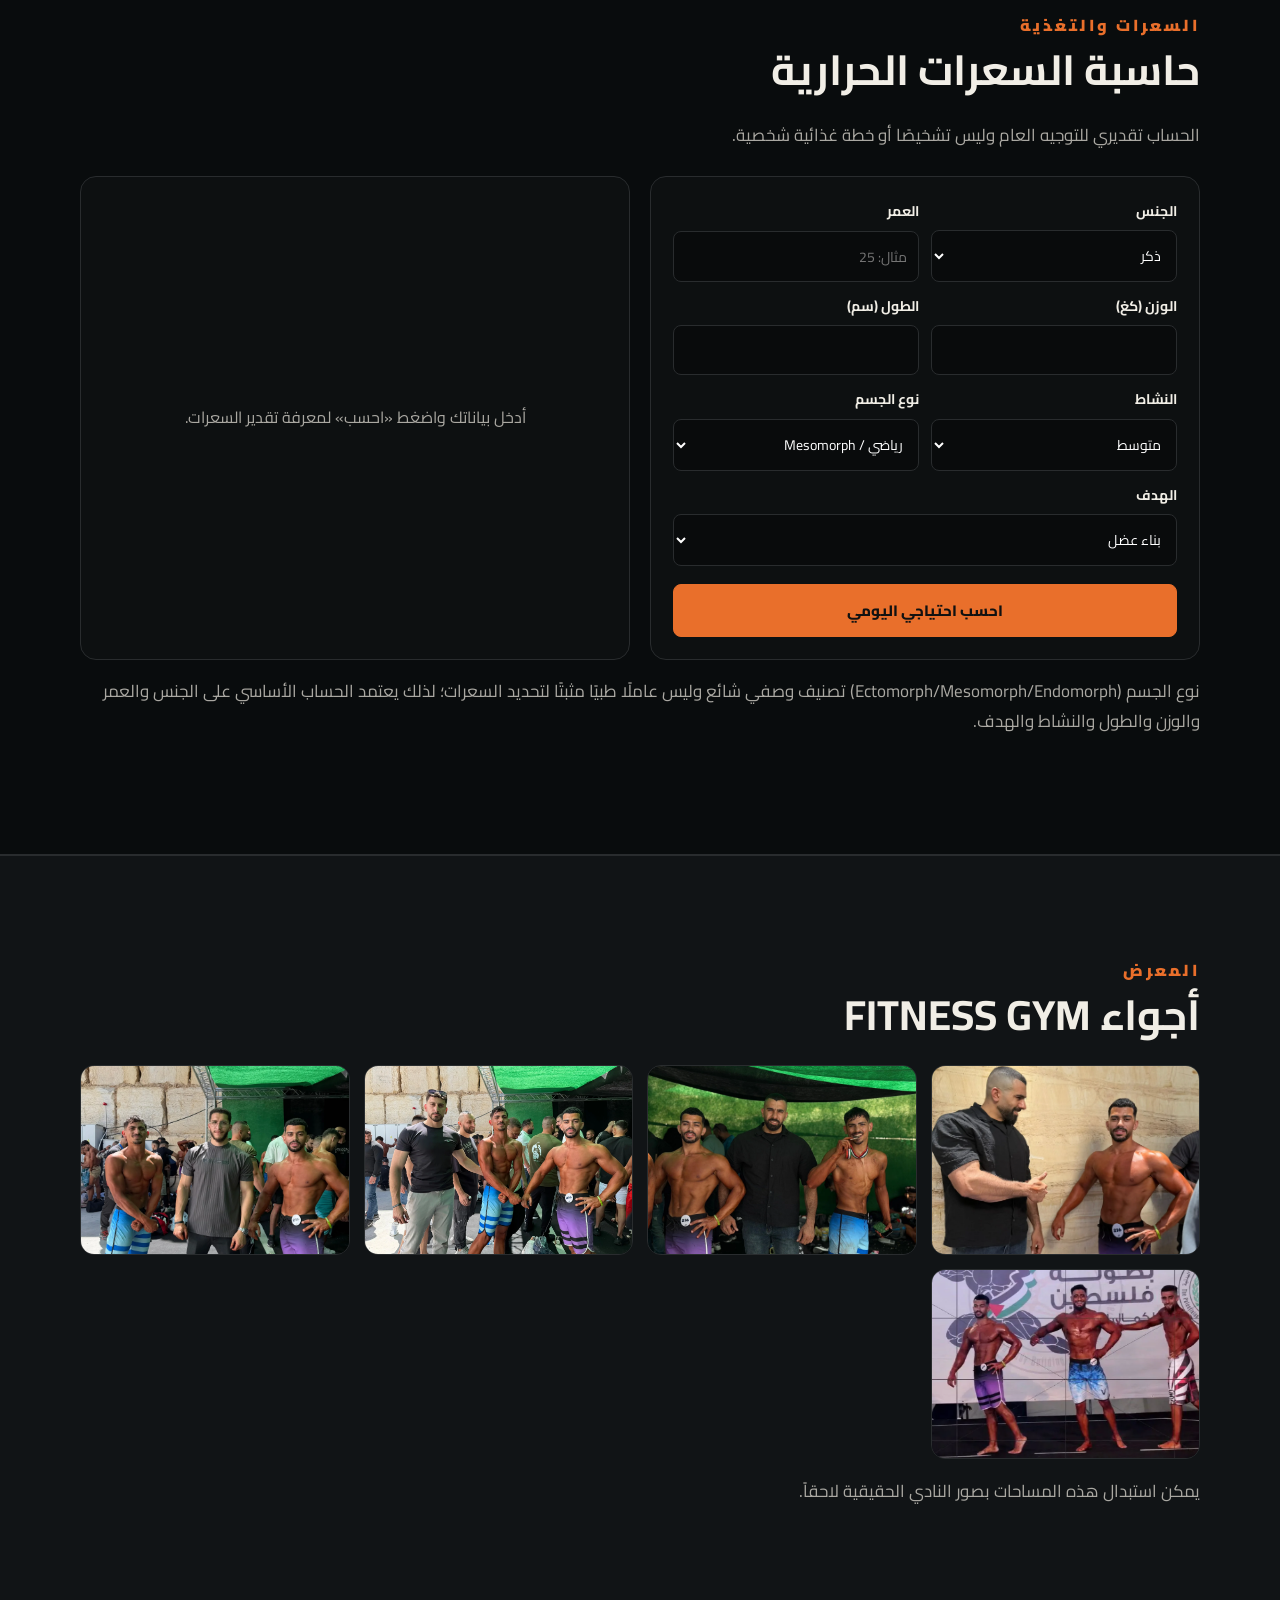
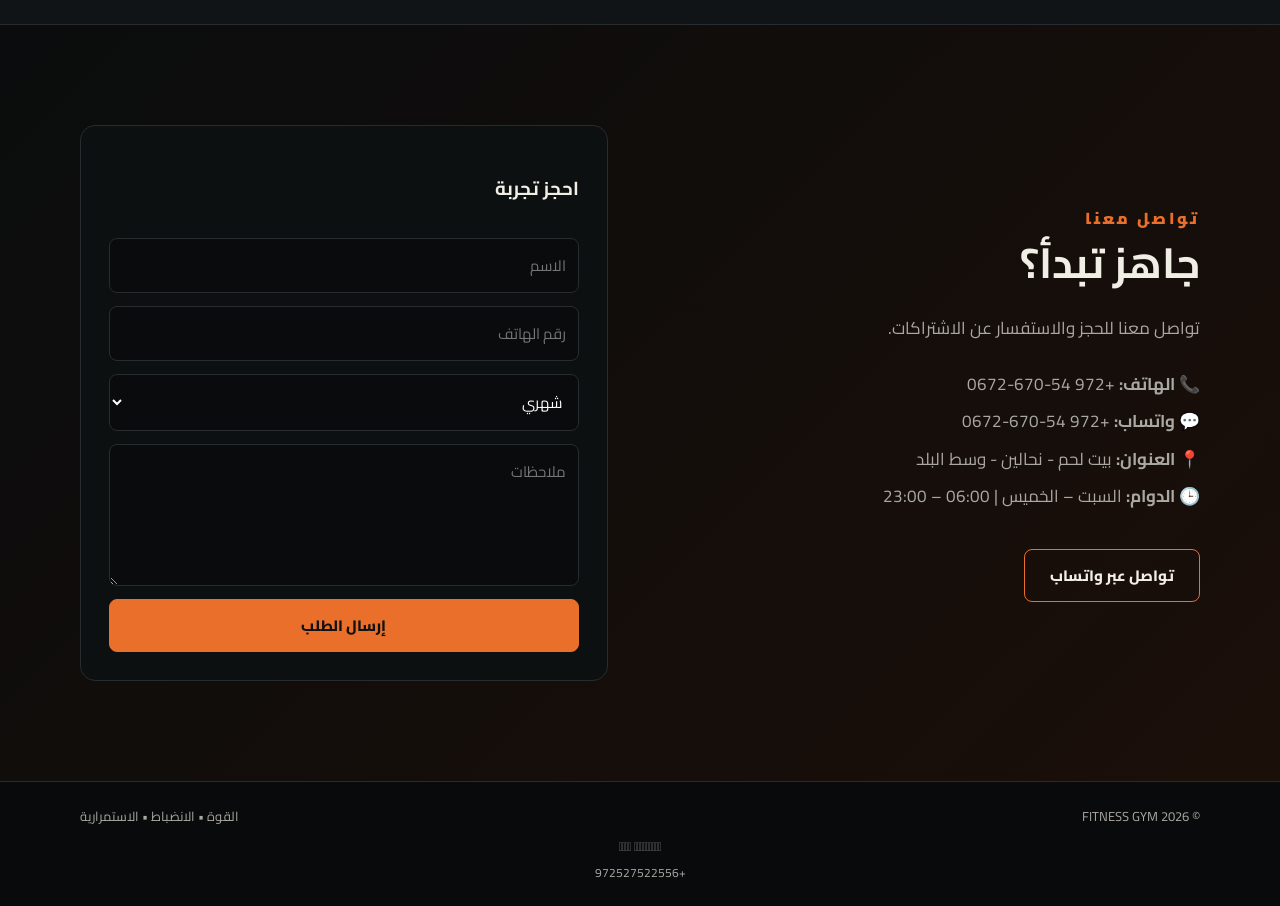
==== commit 93694afc: "Add files via upload" ====
--- a/index.html
+++ b/index.html
@@ -8,6 +8,15 @@
 <link rel="stylesheet" href="style.css">
 </head>
 <body>
+
+<div class="fg-video-bg" aria-hidden="true">
+  <video class="fg-hero-video" autoplay muted loop playsinline preload="metadata"
+    poster="assets/gallery/gallery-1.webp">
+    <source src="https://videos.pexels.com/video-files/34583302/34583302-hd_1920_1080_25fps.mp4" type="video/mp4">
+  </video>
+  <div class="fg-video-overlay"></div>
+</div>
+
 <header><div class="wrap nav">
 <a class="brand" href="#home"><img src="logo.jpeg"><span id="brandText">FITNESS GYM</span></a>
 <button class="menu">☰</button>
--- a/style.css
+++ b/style.css
@@ -152,3 +152,39 @@
 @media (max-width:700px){.gallery .gallery-image img,.workout-media>img,.product-card img{display:block!important;opacity:1!important;visibility:visible!important;-webkit-transform:translateZ(0);transform:translateZ(0)}.gallery .gallery-image,.workout-media,.product-card{overflow:hidden;-webkit-backface-visibility:hidden;backface-visibility:hidden}.gallery .gallery-image{min-height:190px}.workout-media>img{min-height:220px}}
 
 .player-weekly-meals{margin-top:20px;border-top:1px solid var(--line);padding-top:18px}.player-weekly-head{display:flex;justify-content:space-between;gap:12px;align-items:center;margin-bottom:12px}.player-weekly-head small{display:block;color:var(--muted);font-size:12px;margin-top:3px}.player-meal-days{display:grid;grid-template-columns:repeat(2,1fr);gap:12px}.player-meal-day{background:#101415;border:1px solid var(--line);border-radius:12px;padding:13px}.player-meal-day h4{margin:0 0 9px;color:var(--orange);display:flex;justify-content:space-between;gap:8px}.player-meal-day h4 small{color:var(--muted);font-size:11px;font-weight:400}.player-meal{display:flex;justify-content:space-between;gap:12px;align-items:flex-start;border-top:1px solid var(--line);padding:9px 0}.player-meal:first-of-type{border-top:0}.player-meal b{display:block;font-size:13px}.player-meal span{display:block;color:#ddd;font-size:12px;line-height:1.7;margin-top:2px}.player-meal strong{white-space:nowrap;color:var(--orange);font-size:12px}.player-food-note{color:var(--muted);font-size:12px;line-height:1.8;margin-bottom:0}@media(max-width:700px){.player-meal-days{grid-template-columns:1fr}.player-weekly-head{align-items:flex-start;flex-direction:column}}
+
+
+/* Calm sports video background - homepage only */
+body { position: relative; }
+.fg-video-bg {
+  position: fixed;
+  inset: 0;
+  z-index: -2;
+  overflow: hidden;
+  background:
+    radial-gradient(circle at 50% 20%, rgba(255,122,24,.13), transparent 35%),
+    #07090d url("assets/gallery/gallery-1.webp") center/cover no-repeat;
+  pointer-events: none;
+}
+.fg-hero-video {
+  width: 100%;
+  height: 100%;
+  object-fit: cover;
+  object-position: center;
+  opacity: .30;
+  filter: saturate(.72) contrast(1.08) brightness(.62);
+}
+.fg-video-overlay {
+  position: absolute;
+  inset: 0;
+  background:
+    linear-gradient(180deg, rgba(4,6,10,.60), rgba(4,6,10,.80) 58%, rgba(4,6,10,.94)),
+    radial-gradient(circle at 50% 30%, rgba(255,122,24,.08), transparent 42%);
+}
+@media (prefers-reduced-motion: reduce) {
+  .fg-hero-video { display:none; }
+}
+@media (max-width: 700px) {
+  .fg-hero-video { opacity:.22; object-position: center; }
+  .fg-video-overlay { background: linear-gradient(180deg,rgba(4,6,10,.72),rgba(4,6,10,.94)); }
+}
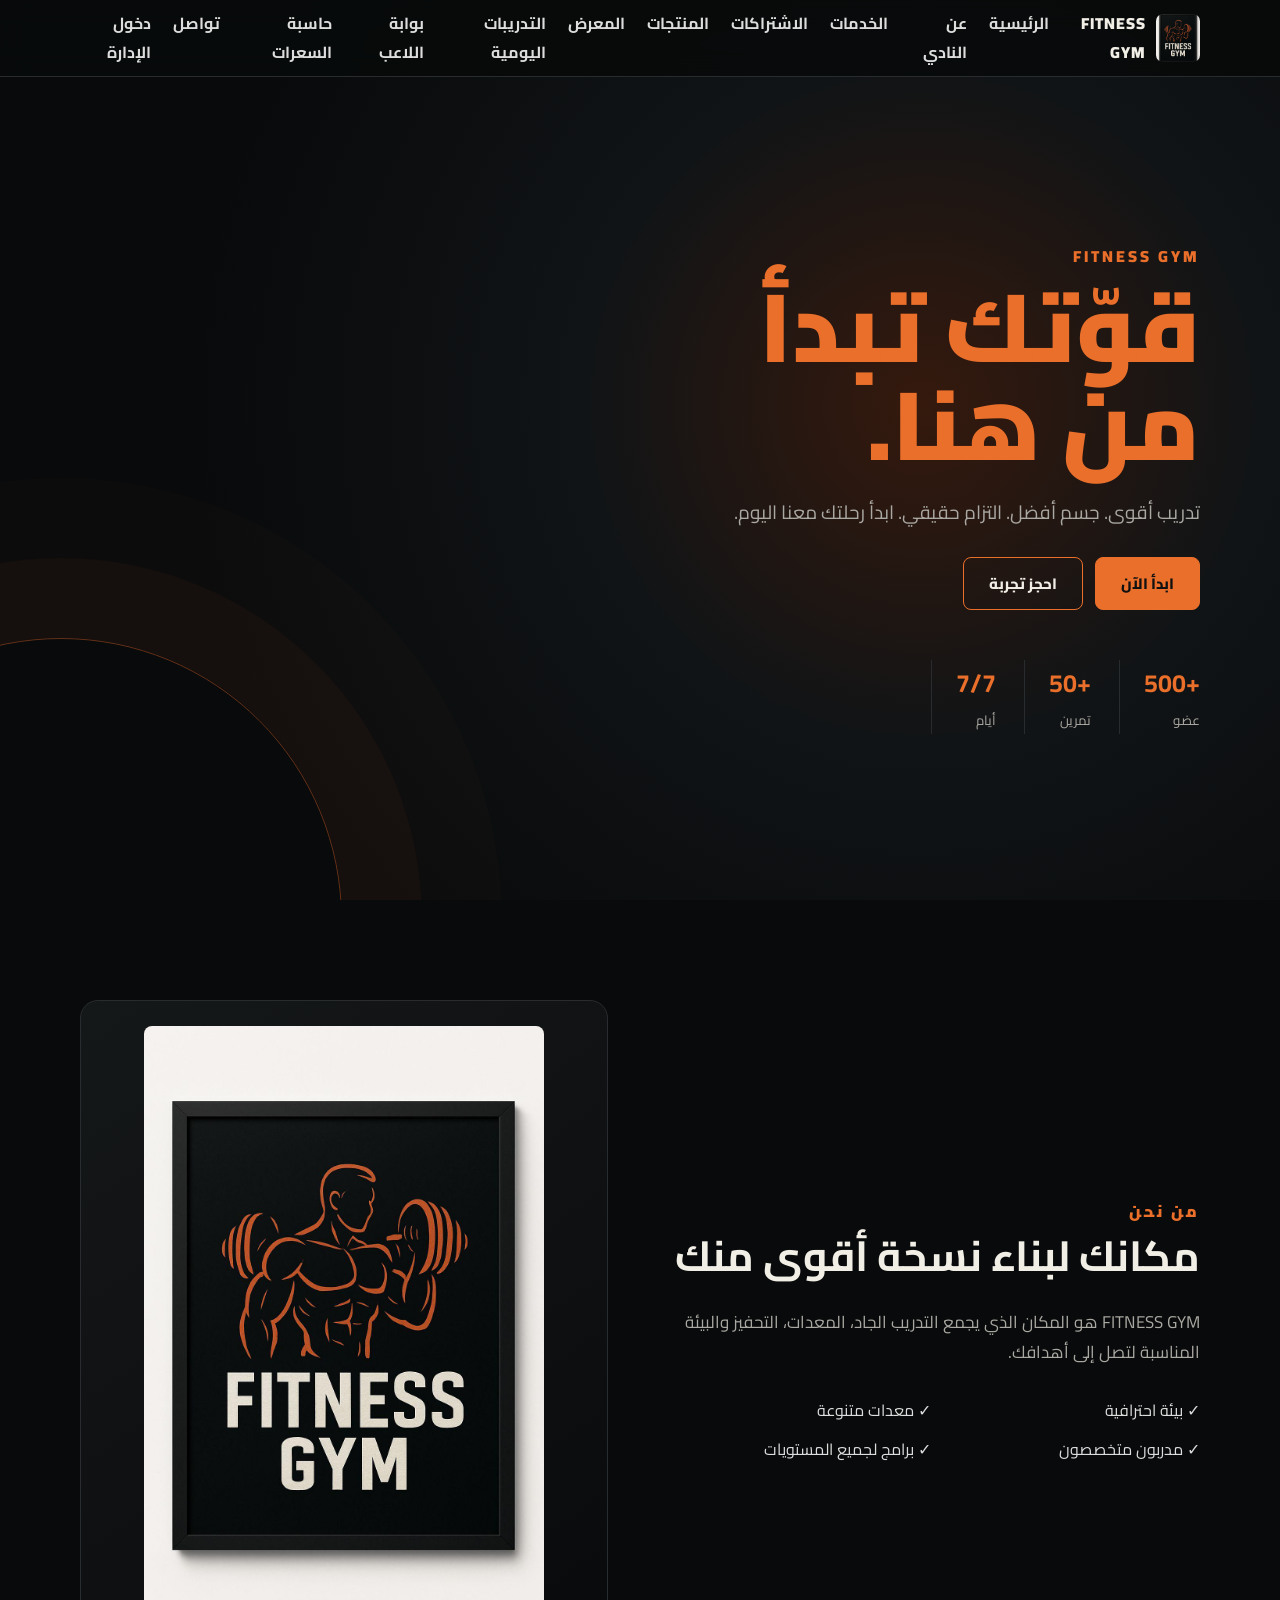
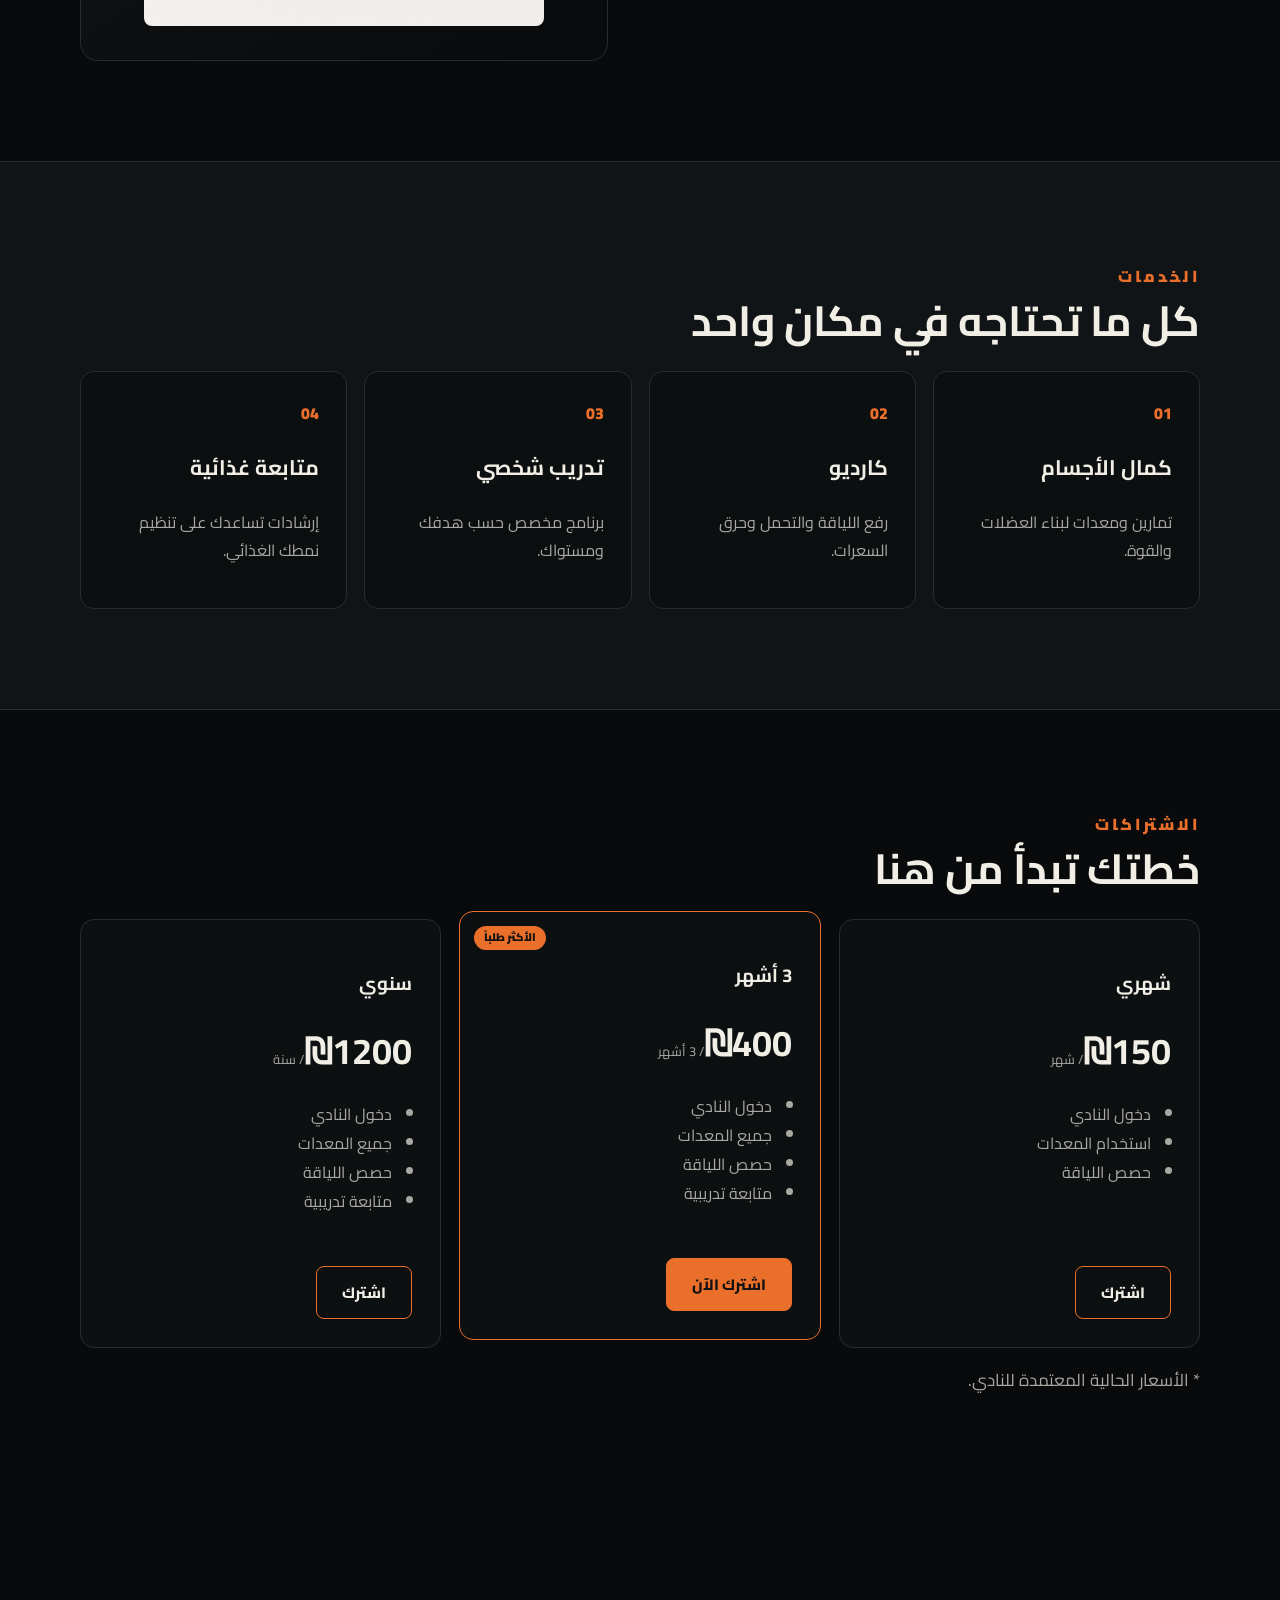
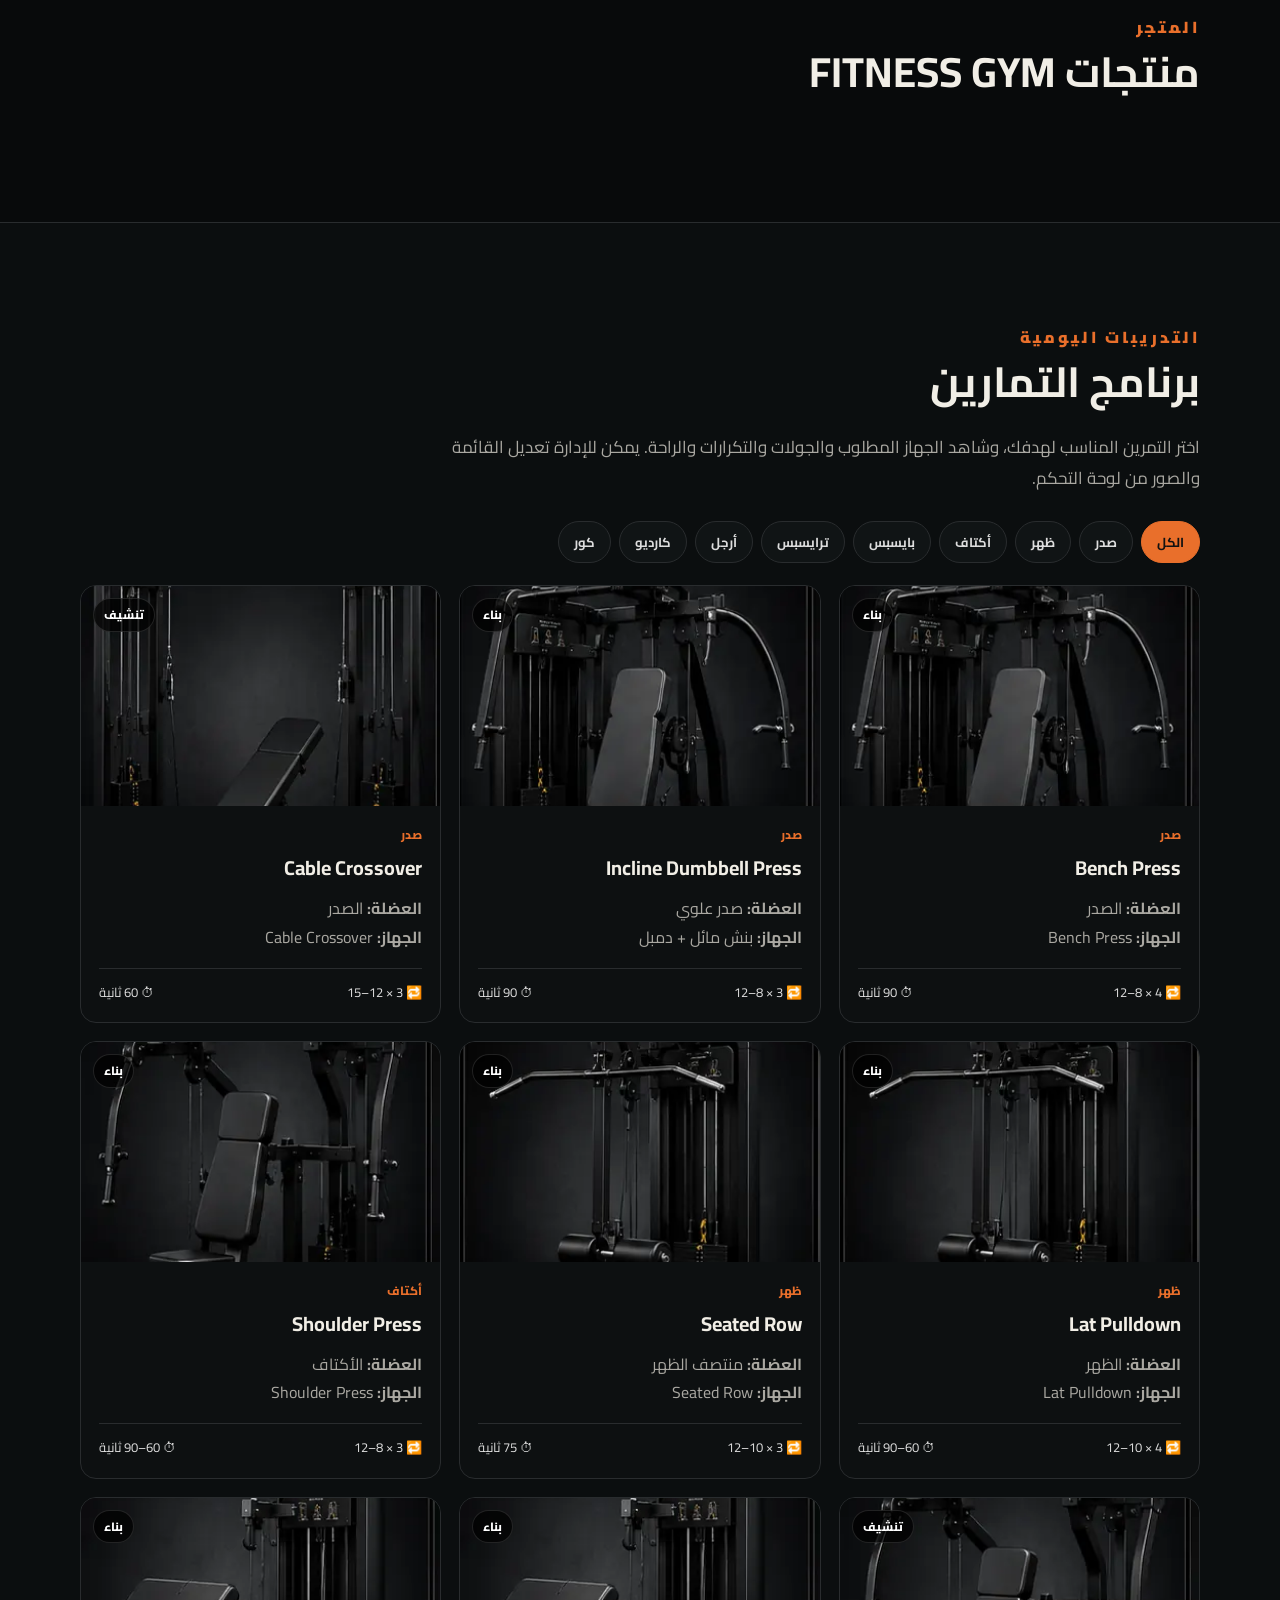
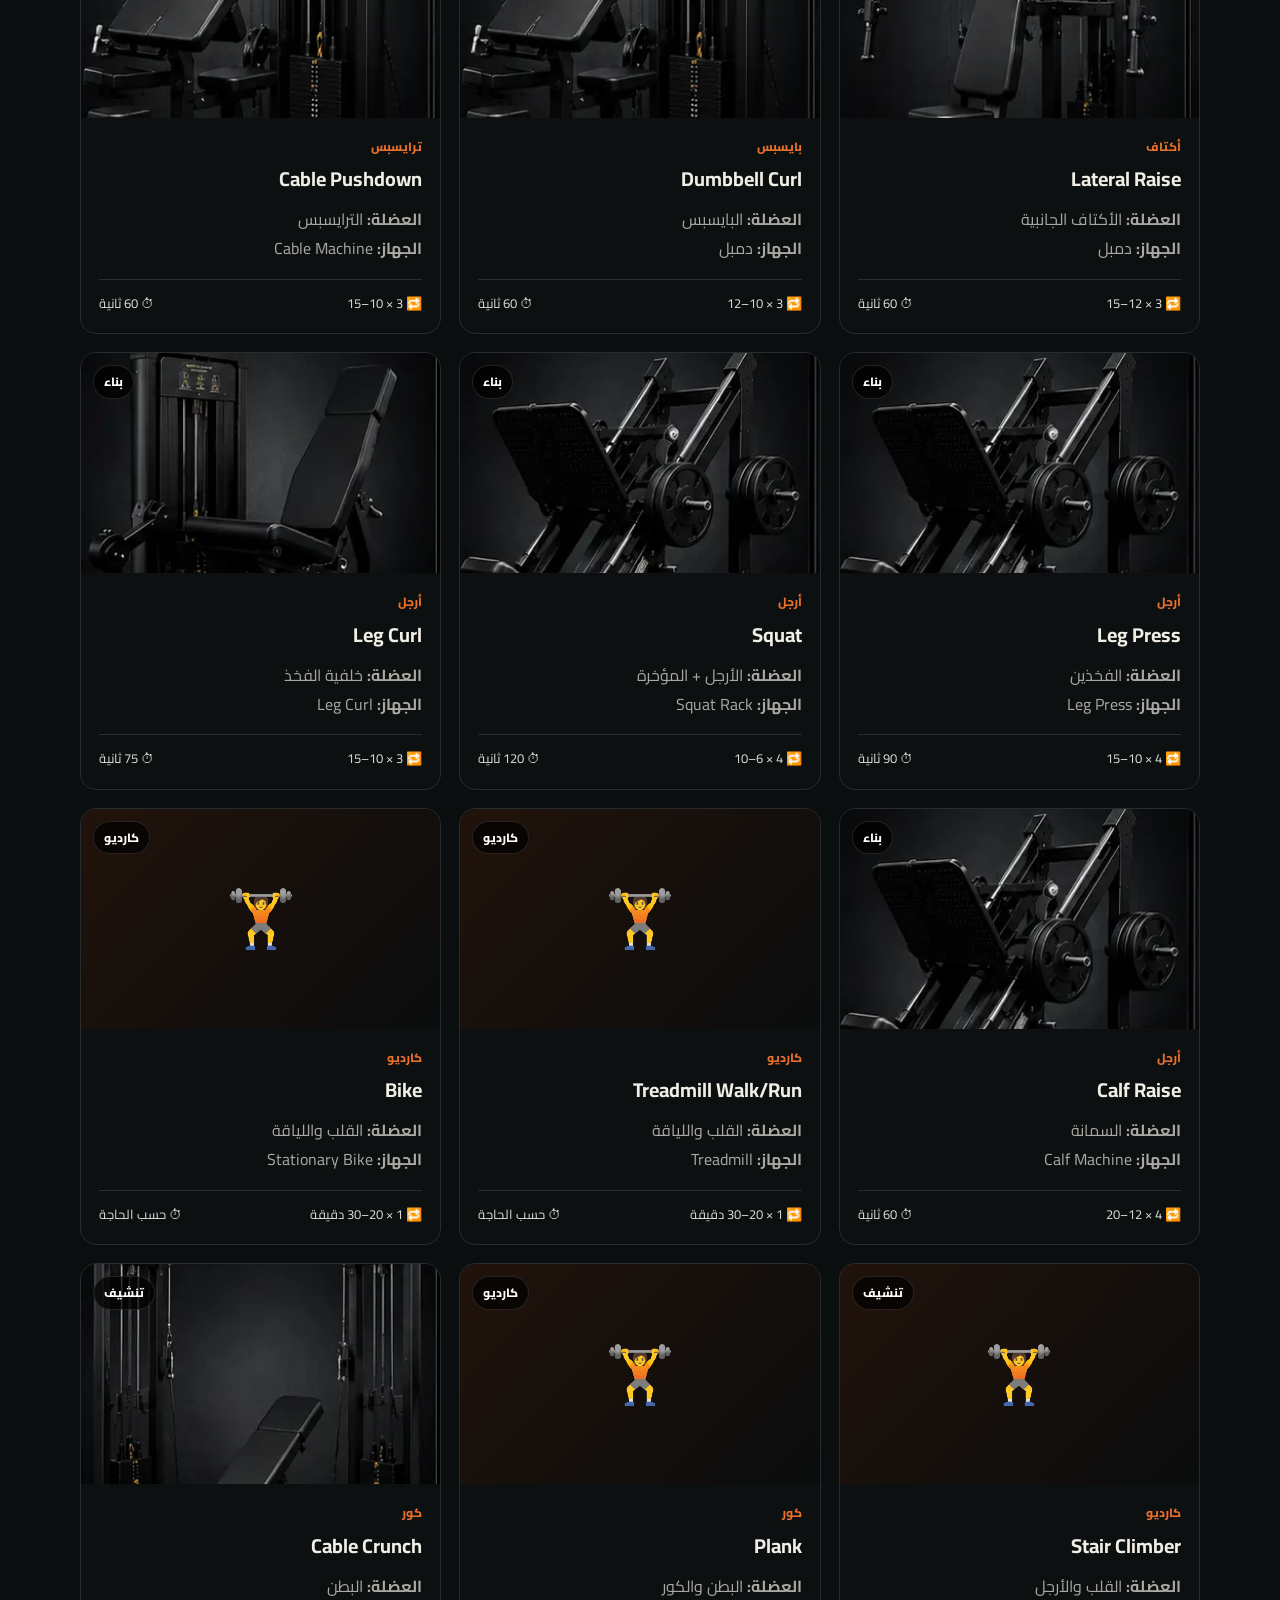
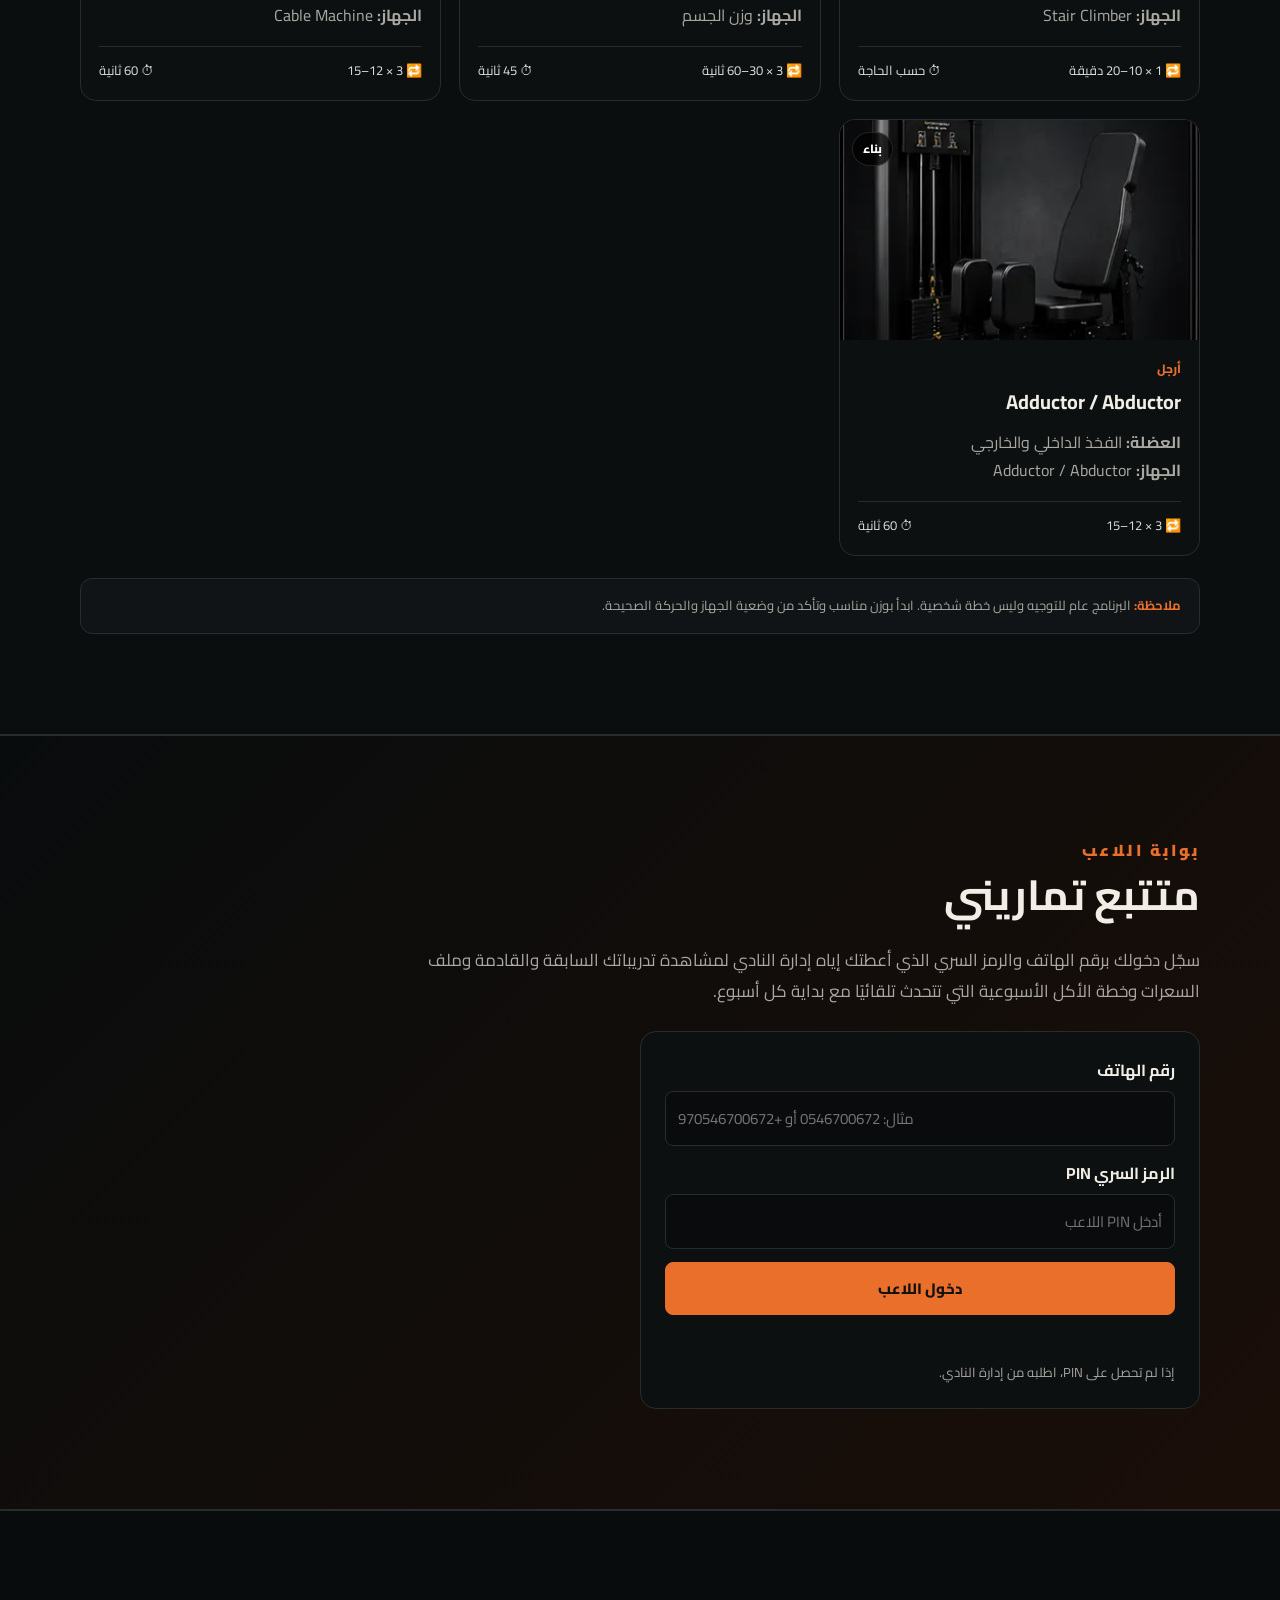
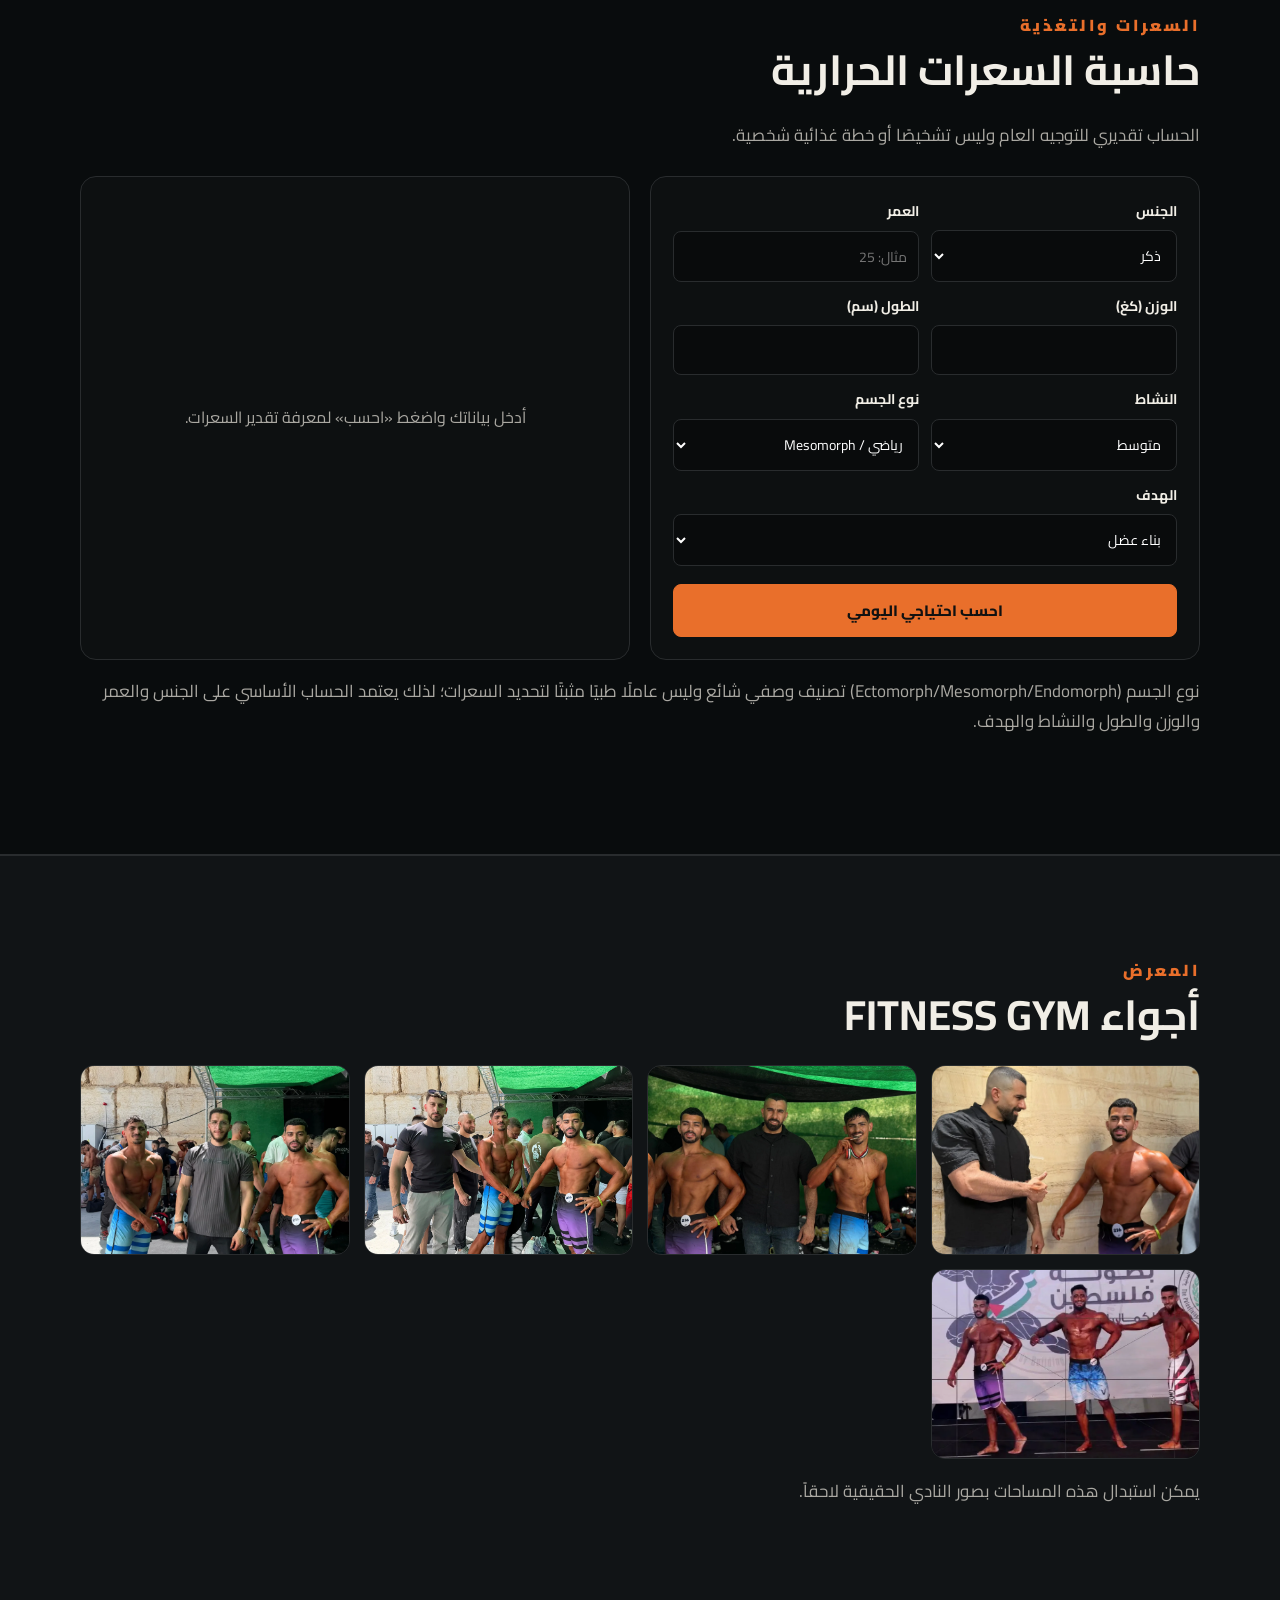
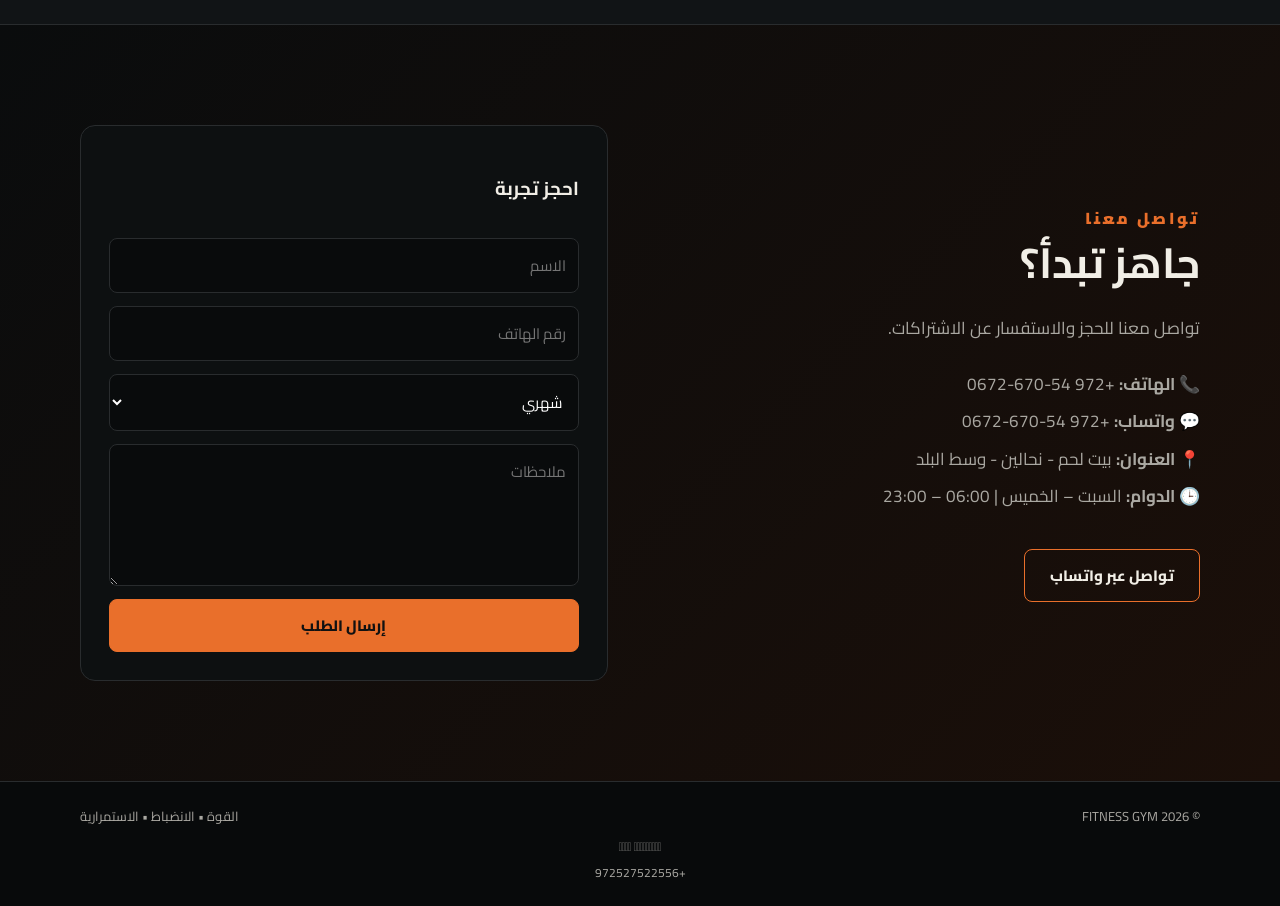
==== commit 64905e39: "Add files via upload" ====
--- a/index.html
+++ b/index.html
@@ -8,15 +8,6 @@
 <link rel="stylesheet" href="style.css">
 </head>
 <body>
-
-<div class="fg-video-bg" aria-hidden="true">
-  <video class="fg-hero-video" autoplay muted loop playsinline preload="metadata"
-    poster="assets/gallery/gallery-1.webp">
-    <source src="https://videos.pexels.com/video-files/34583302/34583302-hd_1920_1080_25fps.mp4" type="video/mp4">
-  </video>
-  <div class="fg-video-overlay"></div>
-</div>
-
 <header><div class="wrap nav">
 <a class="brand" href="#home"><img src="logo.jpeg"><span id="brandText">FITNESS GYM</span></a>
 <button class="menu">☰</button>
--- a/style.css
+++ b/style.css
@@ -153,38 +153,17 @@
 
 .player-weekly-meals{margin-top:20px;border-top:1px solid var(--line);padding-top:18px}.player-weekly-head{display:flex;justify-content:space-between;gap:12px;align-items:center;margin-bottom:12px}.player-weekly-head small{display:block;color:var(--muted);font-size:12px;margin-top:3px}.player-meal-days{display:grid;grid-template-columns:repeat(2,1fr);gap:12px}.player-meal-day{background:#101415;border:1px solid var(--line);border-radius:12px;padding:13px}.player-meal-day h4{margin:0 0 9px;color:var(--orange);display:flex;justify-content:space-between;gap:8px}.player-meal-day h4 small{color:var(--muted);font-size:11px;font-weight:400}.player-meal{display:flex;justify-content:space-between;gap:12px;align-items:flex-start;border-top:1px solid var(--line);padding:9px 0}.player-meal:first-of-type{border-top:0}.player-meal b{display:block;font-size:13px}.player-meal span{display:block;color:#ddd;font-size:12px;line-height:1.7;margin-top:2px}.player-meal strong{white-space:nowrap;color:var(--orange);font-size:12px}.player-food-note{color:var(--muted);font-size:12px;line-height:1.8;margin-bottom:0}@media(max-width:700px){.player-meal-days{grid-template-columns:1fr}.player-weekly-head{align-items:flex-start;flex-direction:column}}
 
-
-/* Calm sports video background - homepage only */
-body { position: relative; }
-.fg-video-bg {
-  position: fixed;
-  inset: 0;
-  z-index: -2;
-  overflow: hidden;
-  background:
-    radial-gradient(circle at 50% 20%, rgba(255,122,24,.13), transparent 35%),
-    #07090d url("assets/gallery/gallery-1.webp") center/cover no-repeat;
-  pointer-events: none;
+/* Calm sports video background - homepage hero only */
+.hero-video-bg{position:relative;isolation:isolate;overflow:hidden;background:#07090d}
+.hero-video-bg .hero-bg-video{position:absolute;inset:0;width:100%;height:100%;object-fit:cover;z-index:-2;pointer-events:none;filter:saturate(.82) contrast(1.05) brightness(.62)}
+.hero-video-bg .hero-video-overlay{position:absolute;inset:0;z-index:-1;pointer-events:none;background:
+linear-gradient(90deg,rgba(5,7,12,.88) 0%,rgba(5,7,12,.62) 52%,rgba(5,7,12,.78) 100%),
+radial-gradient(circle at 50% 60%,rgba(255,105,0,.08),transparent 45%)}
+.hero-video-bg .hero-content{position:relative;z-index:1}
+@media (max-width:700px){
+  .hero-video-bg .hero-bg-video{filter:saturate(.75) brightness(.55);object-position:center}
 }
-.fg-hero-video {
-  width: 100%;
-  height: 100%;
-  object-fit: cover;
-  object-position: center;
-  opacity: .30;
-  filter: saturate(.72) contrast(1.08) brightness(.62);
+@media (prefers-reduced-motion:reduce){
+  .hero-video-bg .hero-bg-video{display:none}
+  .hero-video-bg{background:linear-gradient(135deg,#080b12,#111827)}
 }
-.fg-video-overlay {
-  position: absolute;
-  inset: 0;
-  background:
-    linear-gradient(180deg, rgba(4,6,10,.60), rgba(4,6,10,.80) 58%, rgba(4,6,10,.94)),
-    radial-gradient(circle at 50% 30%, rgba(255,122,24,.08), transparent 42%);
-}
-@media (prefers-reduced-motion: reduce) {
-  .fg-hero-video { display:none; }
-}
-@media (max-width: 700px) {
-  .fg-hero-video { opacity:.22; object-position: center; }
-  .fg-video-overlay { background: linear-gradient(180deg,rgba(4,6,10,.72),rgba(4,6,10,.94)); }
-}
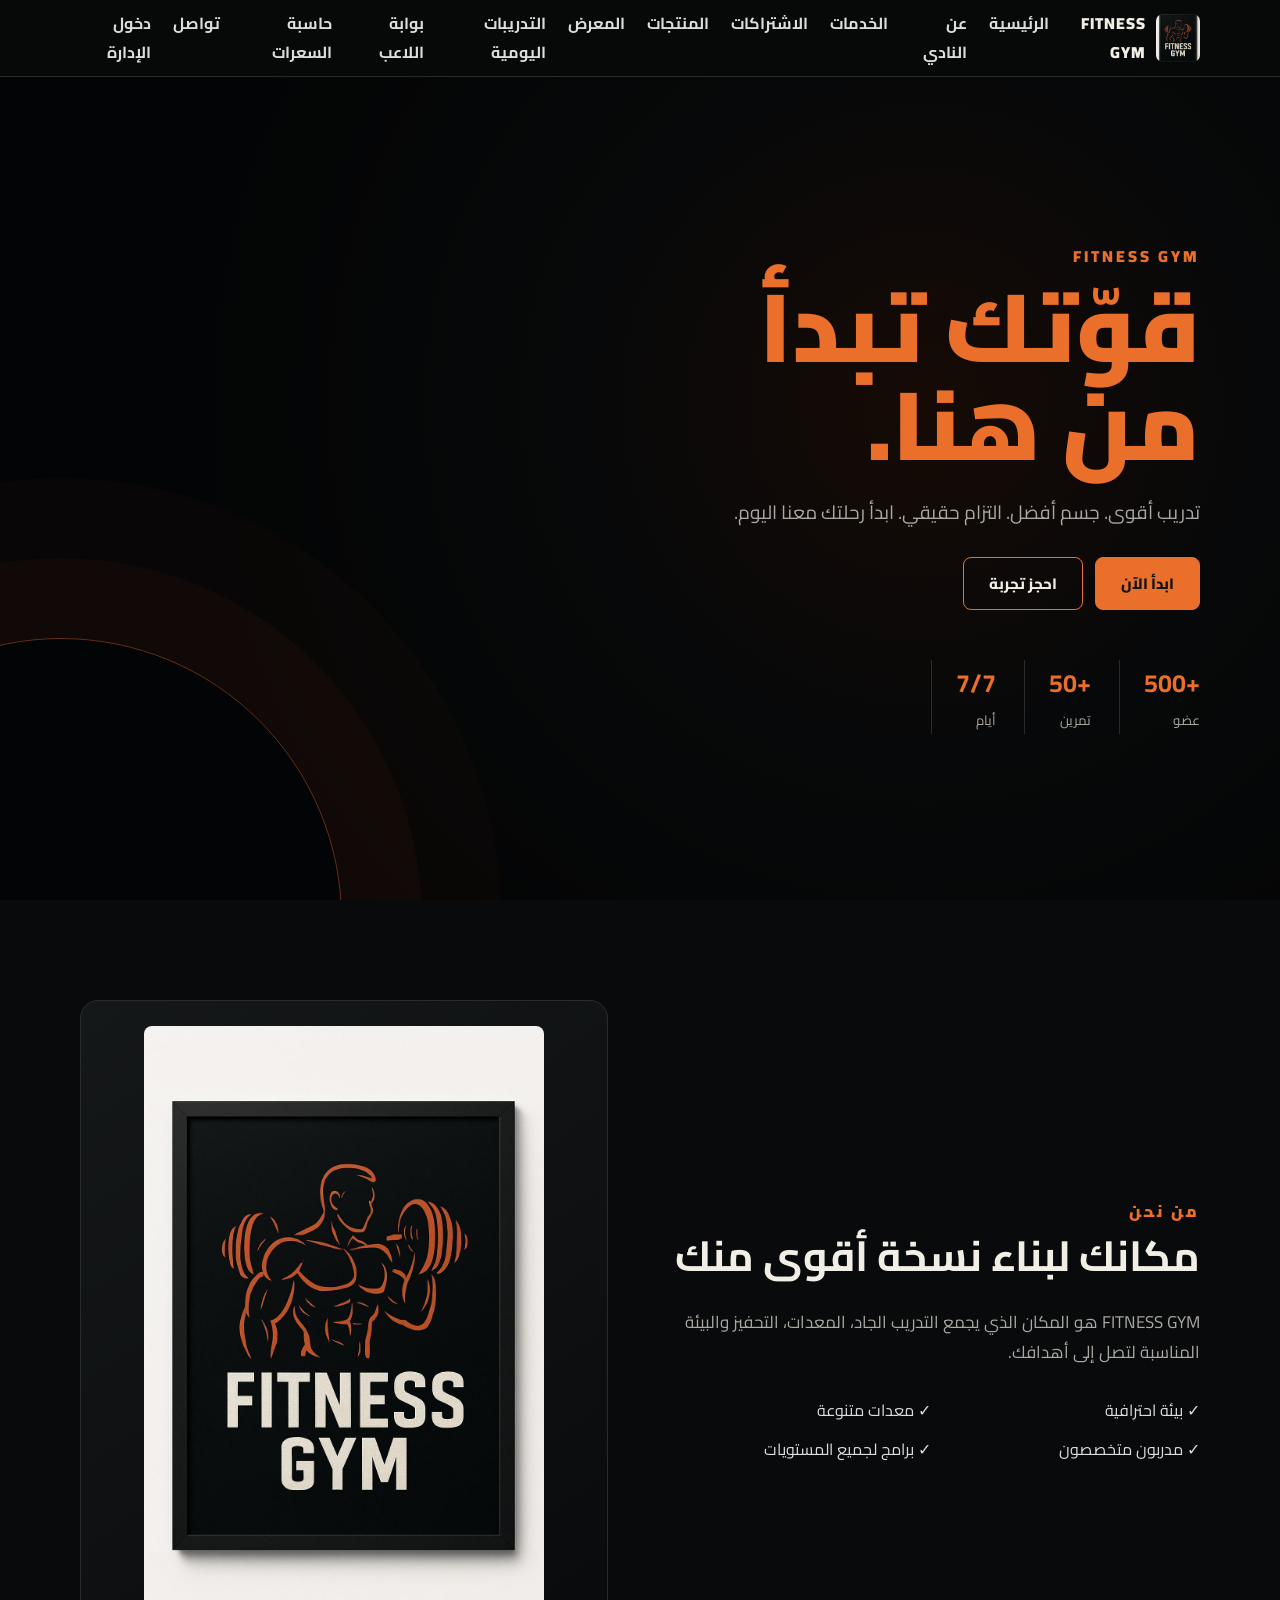
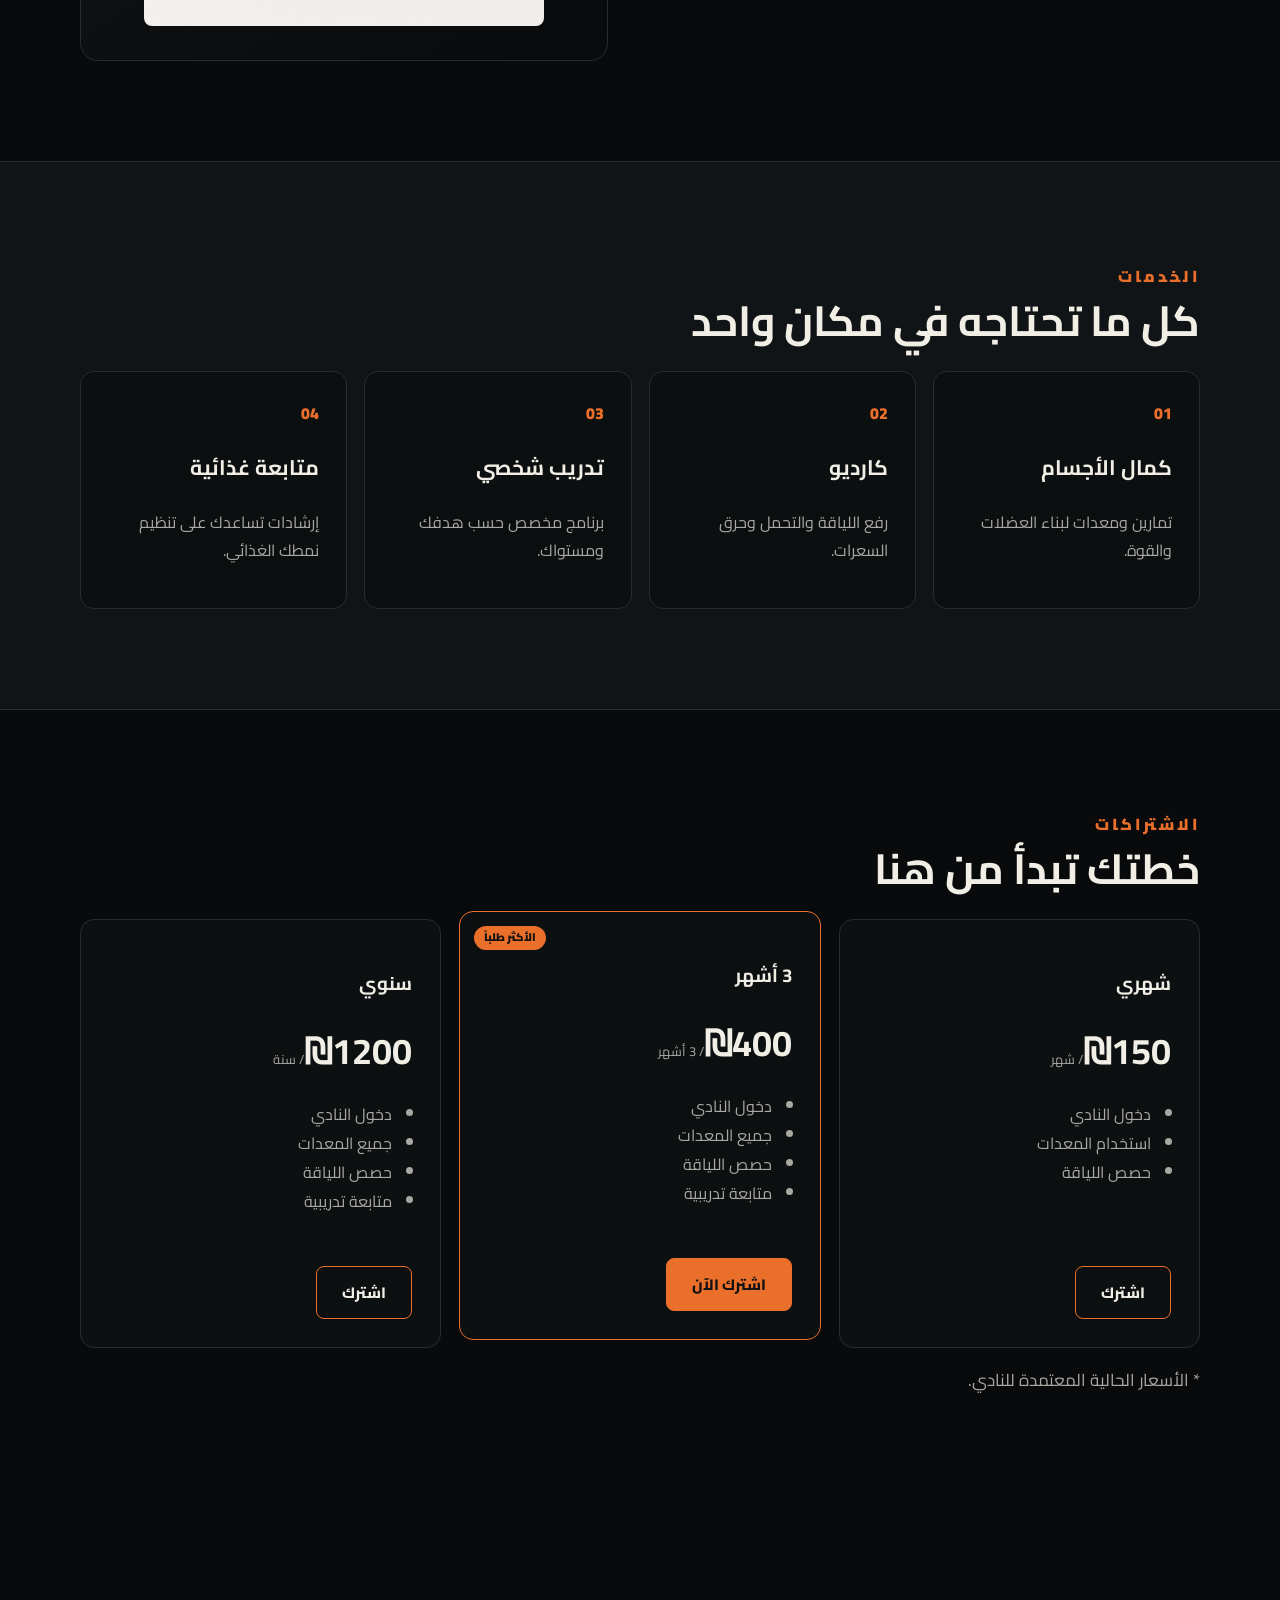
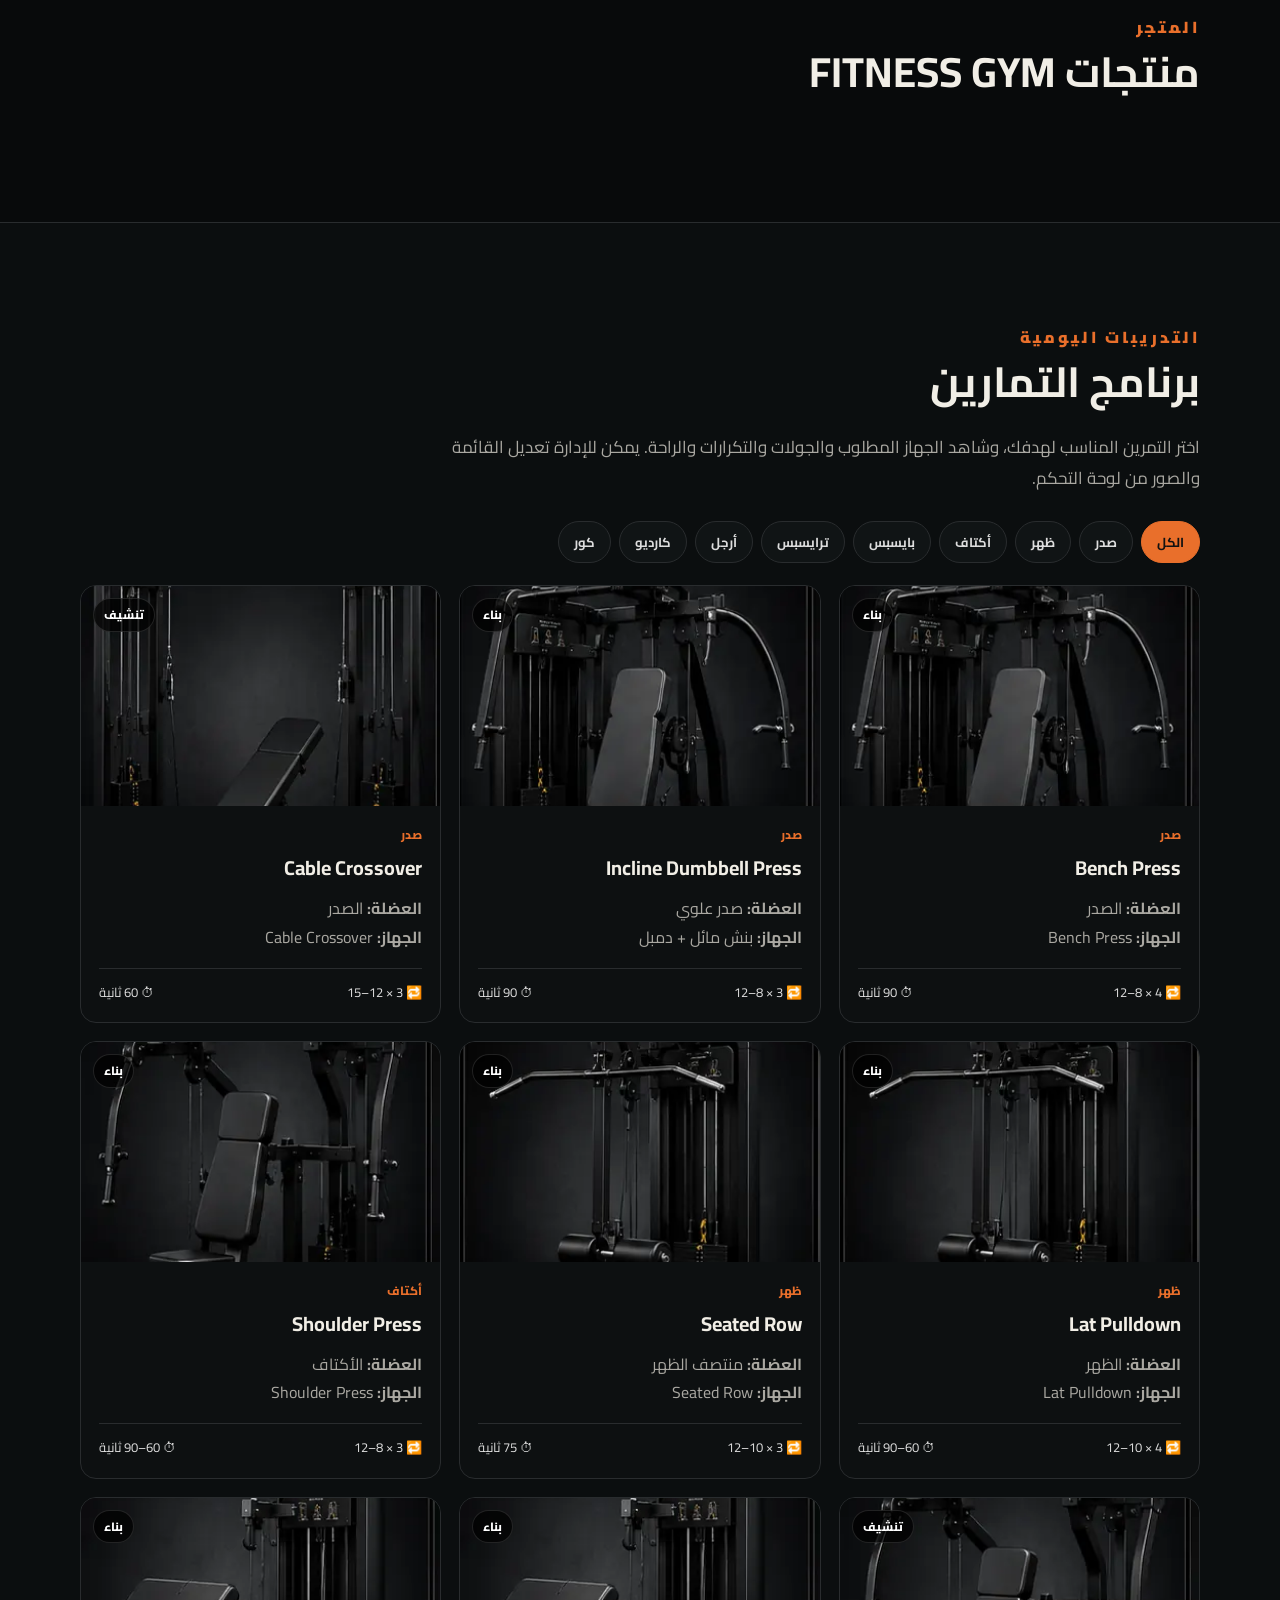
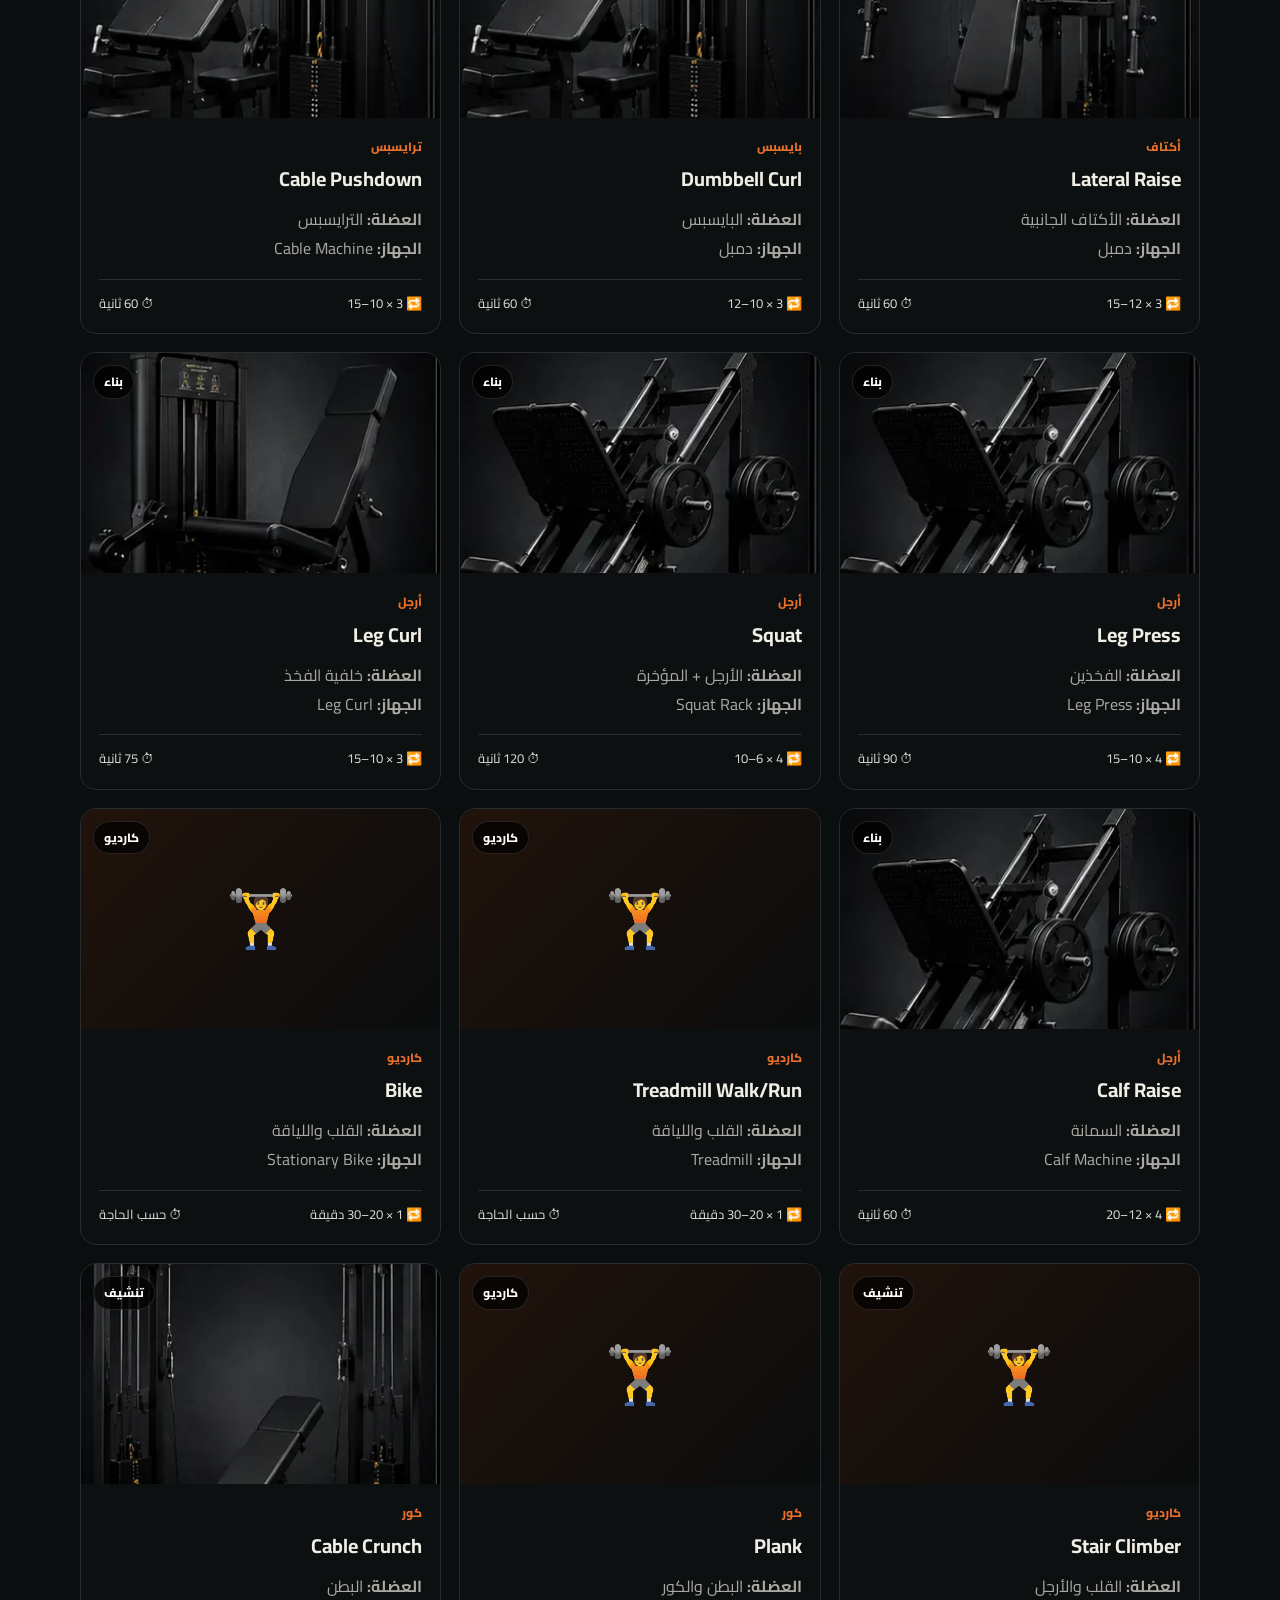
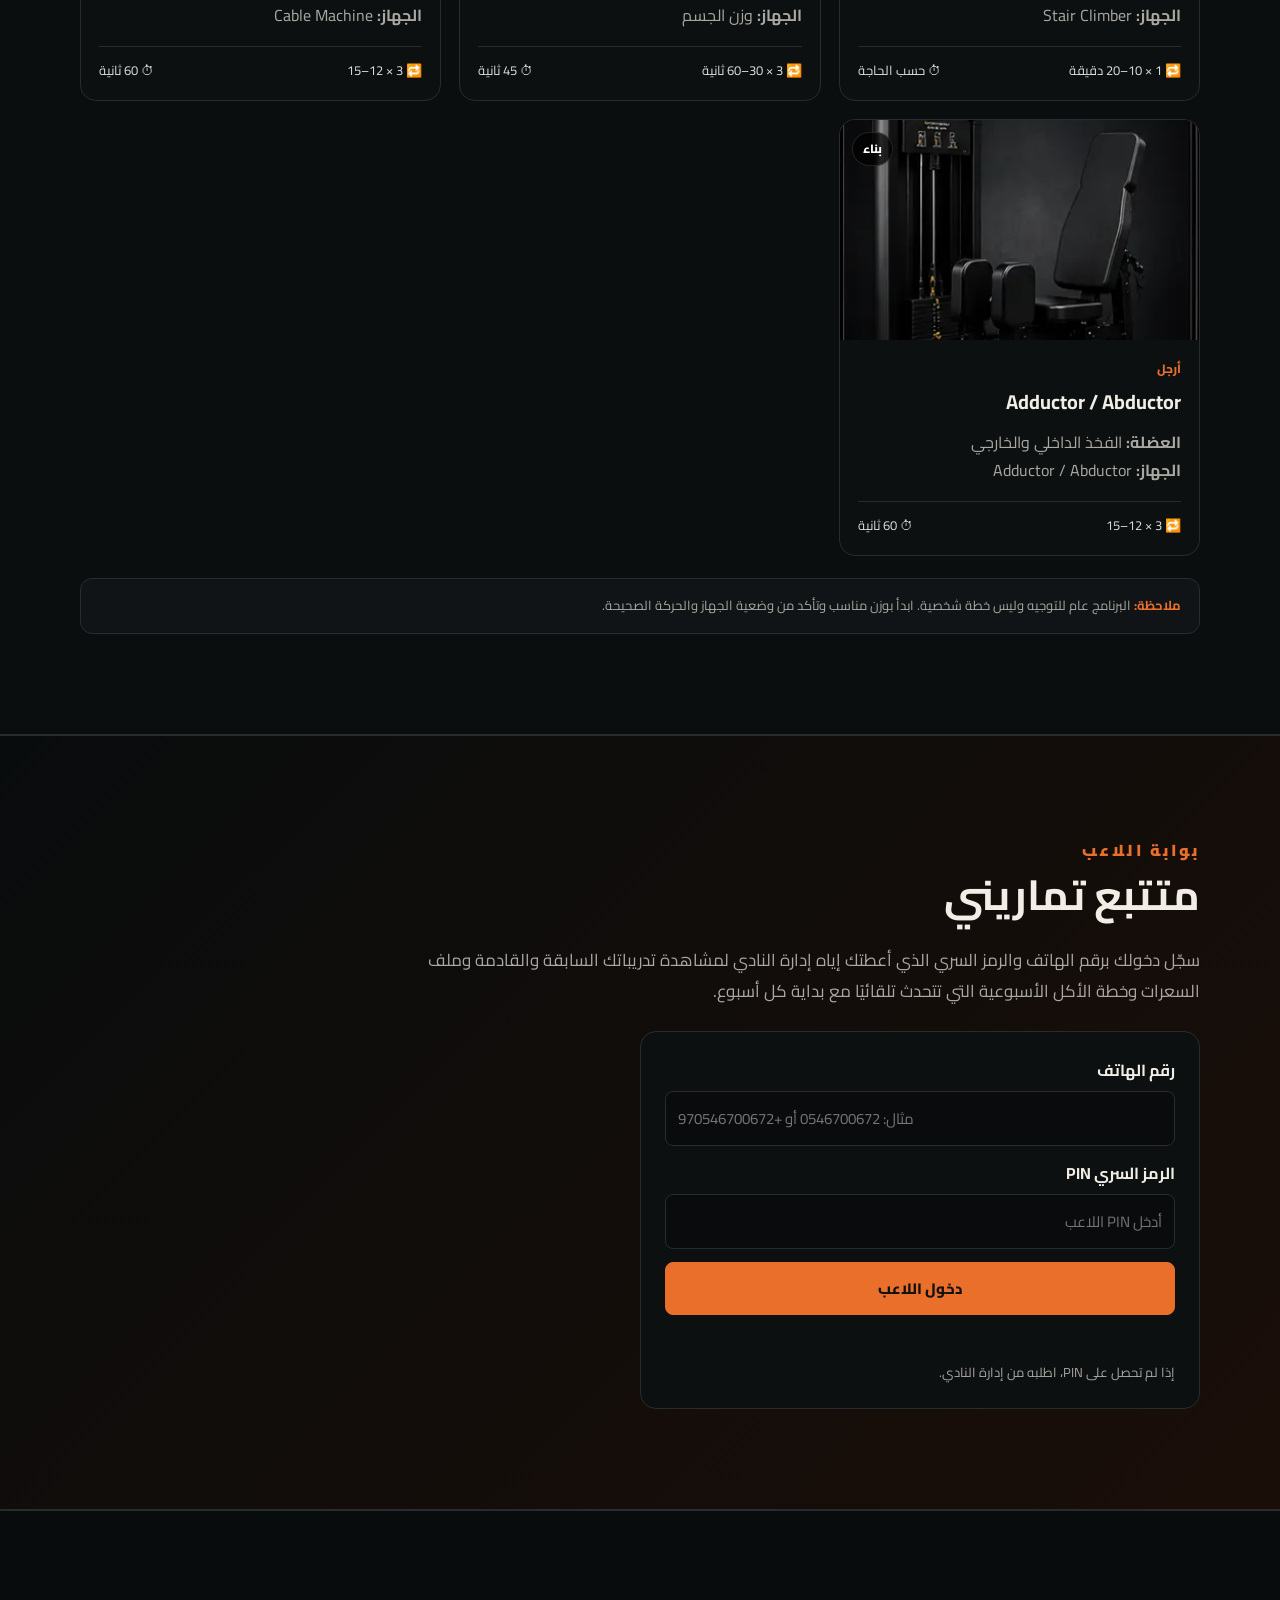
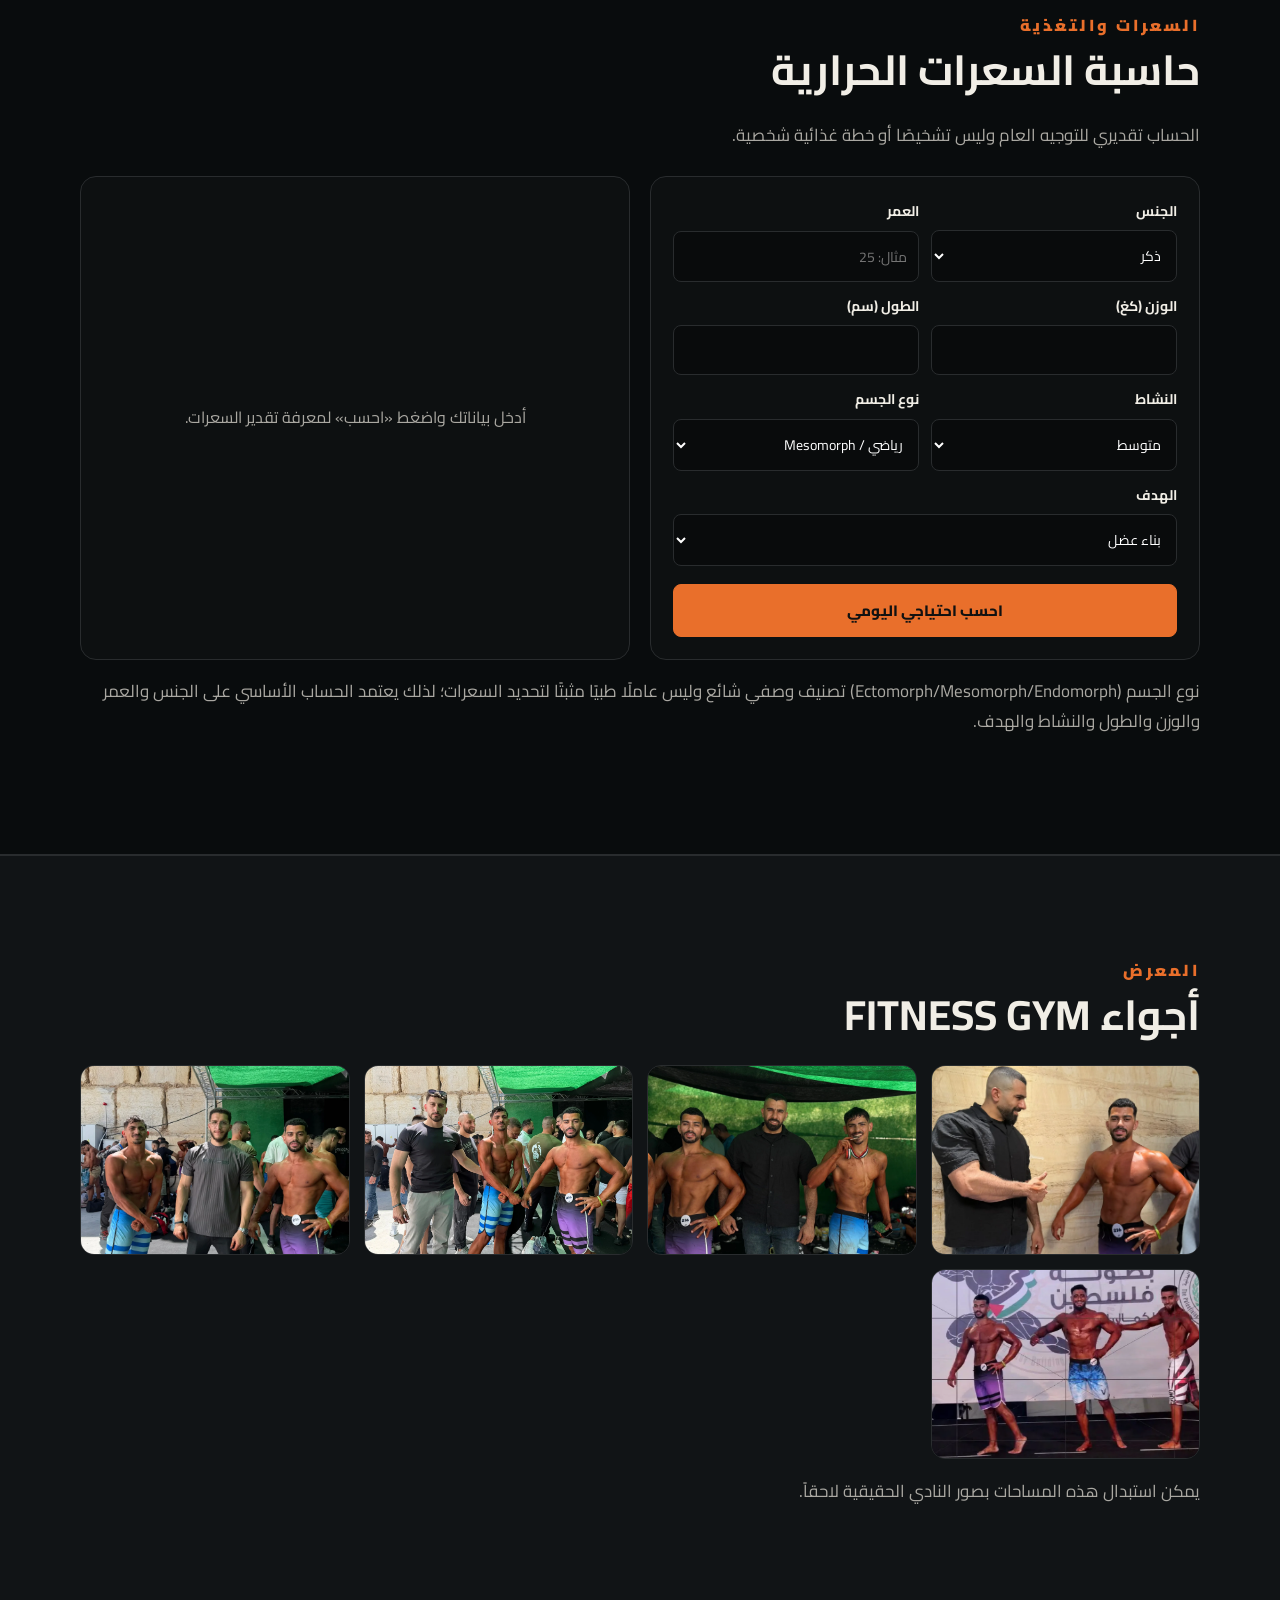
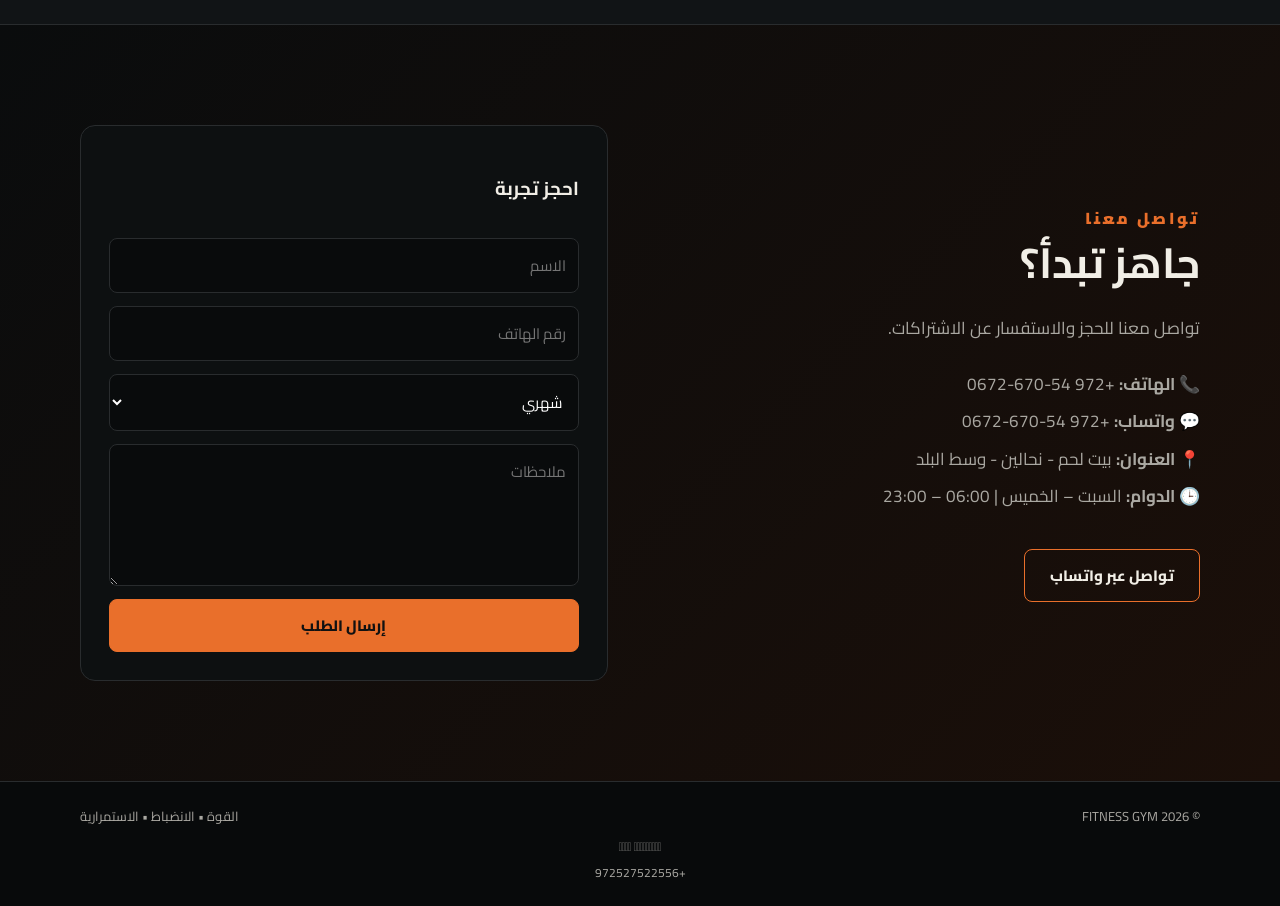
==== commit 70e5890e: "Add files via upload" ====
--- a/index.html
+++ b/index.html
@@ -14,7 +14,7 @@
 <nav><a href="#home">الرئيسية</a><a href="#about">عن النادي</a><a href="#services">الخدمات</a><a href="#plans">الاشتراكات</a><a href="#products">المنتجات</a><a href="#gallery">المعرض</a><a href="#daily-workouts">التدريبات اليومية</a><a href="#player-portal">بوابة اللاعب</a><a href="#calories">حاسبة السعرات</a><a href="#contact">تواصل</a><a href="admin-login.html">دخول الإدارة</a></nav>
 </div></header>
 
-<section id="home" class="hero"><div class="wrap hero-content">
+<section id="home" class="hero"><video class="hero-bg-video" autoplay muted loop playsinline preload="metadata" aria-hidden="true"><source src="gym-bg-h264.mp4" type="video/mp4"></video><div class="hero-video-overlay"></div><div class="wrap hero-content">
 <div class="tag" id="heroTag">FITNESS GYM</div><h1><span id="heroTitle">قوّتك تبدأ</span><br><span id="heroAccent">من هنا.</span></h1>
 <p id="heroText">تدريب أقوى. جسم أفضل. التزام حقيقي. ابدأ رحلتك معنا اليوم.</p>
 <div class="actions"><a class="btn orange" href="#plans">ابدأ الآن</a><a class="btn outline" href="#contact">احجز تجربة</a></div>
--- a/style.css
+++ b/style.css
@@ -154,6 +154,12 @@
 .player-weekly-meals{margin-top:20px;border-top:1px solid var(--line);padding-top:18px}.player-weekly-head{display:flex;justify-content:space-between;gap:12px;align-items:center;margin-bottom:12px}.player-weekly-head small{display:block;color:var(--muted);font-size:12px;margin-top:3px}.player-meal-days{display:grid;grid-template-columns:repeat(2,1fr);gap:12px}.player-meal-day{background:#101415;border:1px solid var(--line);border-radius:12px;padding:13px}.player-meal-day h4{margin:0 0 9px;color:var(--orange);display:flex;justify-content:space-between;gap:8px}.player-meal-day h4 small{color:var(--muted);font-size:11px;font-weight:400}.player-meal{display:flex;justify-content:space-between;gap:12px;align-items:flex-start;border-top:1px solid var(--line);padding:9px 0}.player-meal:first-of-type{border-top:0}.player-meal b{display:block;font-size:13px}.player-meal span{display:block;color:#ddd;font-size:12px;line-height:1.7;margin-top:2px}.player-meal strong{white-space:nowrap;color:var(--orange);font-size:12px}.player-food-note{color:var(--muted);font-size:12px;line-height:1.8;margin-bottom:0}@media(max-width:700px){.player-meal-days{grid-template-columns:1fr}.player-weekly-head{align-items:flex-start;flex-direction:column}}
 
 /* Calm sports video background - homepage hero only */
+
+.hero{position:relative;overflow:hidden;isolation:isolate}
+.hero-bg-video{position:absolute;inset:0;width:100%;height:100%;object-fit:cover;z-index:-3;pointer-events:none}
+.hero-video-overlay{position:absolute;inset:0;background:rgba(0,0,0,.58);z-index:-2;pointer-events:none}
+.hero-content{position:relative;z-index:1}
+
 .hero-video-bg{position:relative;isolation:isolate;overflow:hidden;background:#07090d}
 .hero-video-bg .hero-bg-video{position:absolute;inset:0;width:100%;height:100%;object-fit:cover;z-index:-2;pointer-events:none;filter:saturate(.82) contrast(1.05) brightness(.62)}
 .hero-video-bg .hero-video-overlay{position:absolute;inset:0;z-index:-1;pointer-events:none;background:
